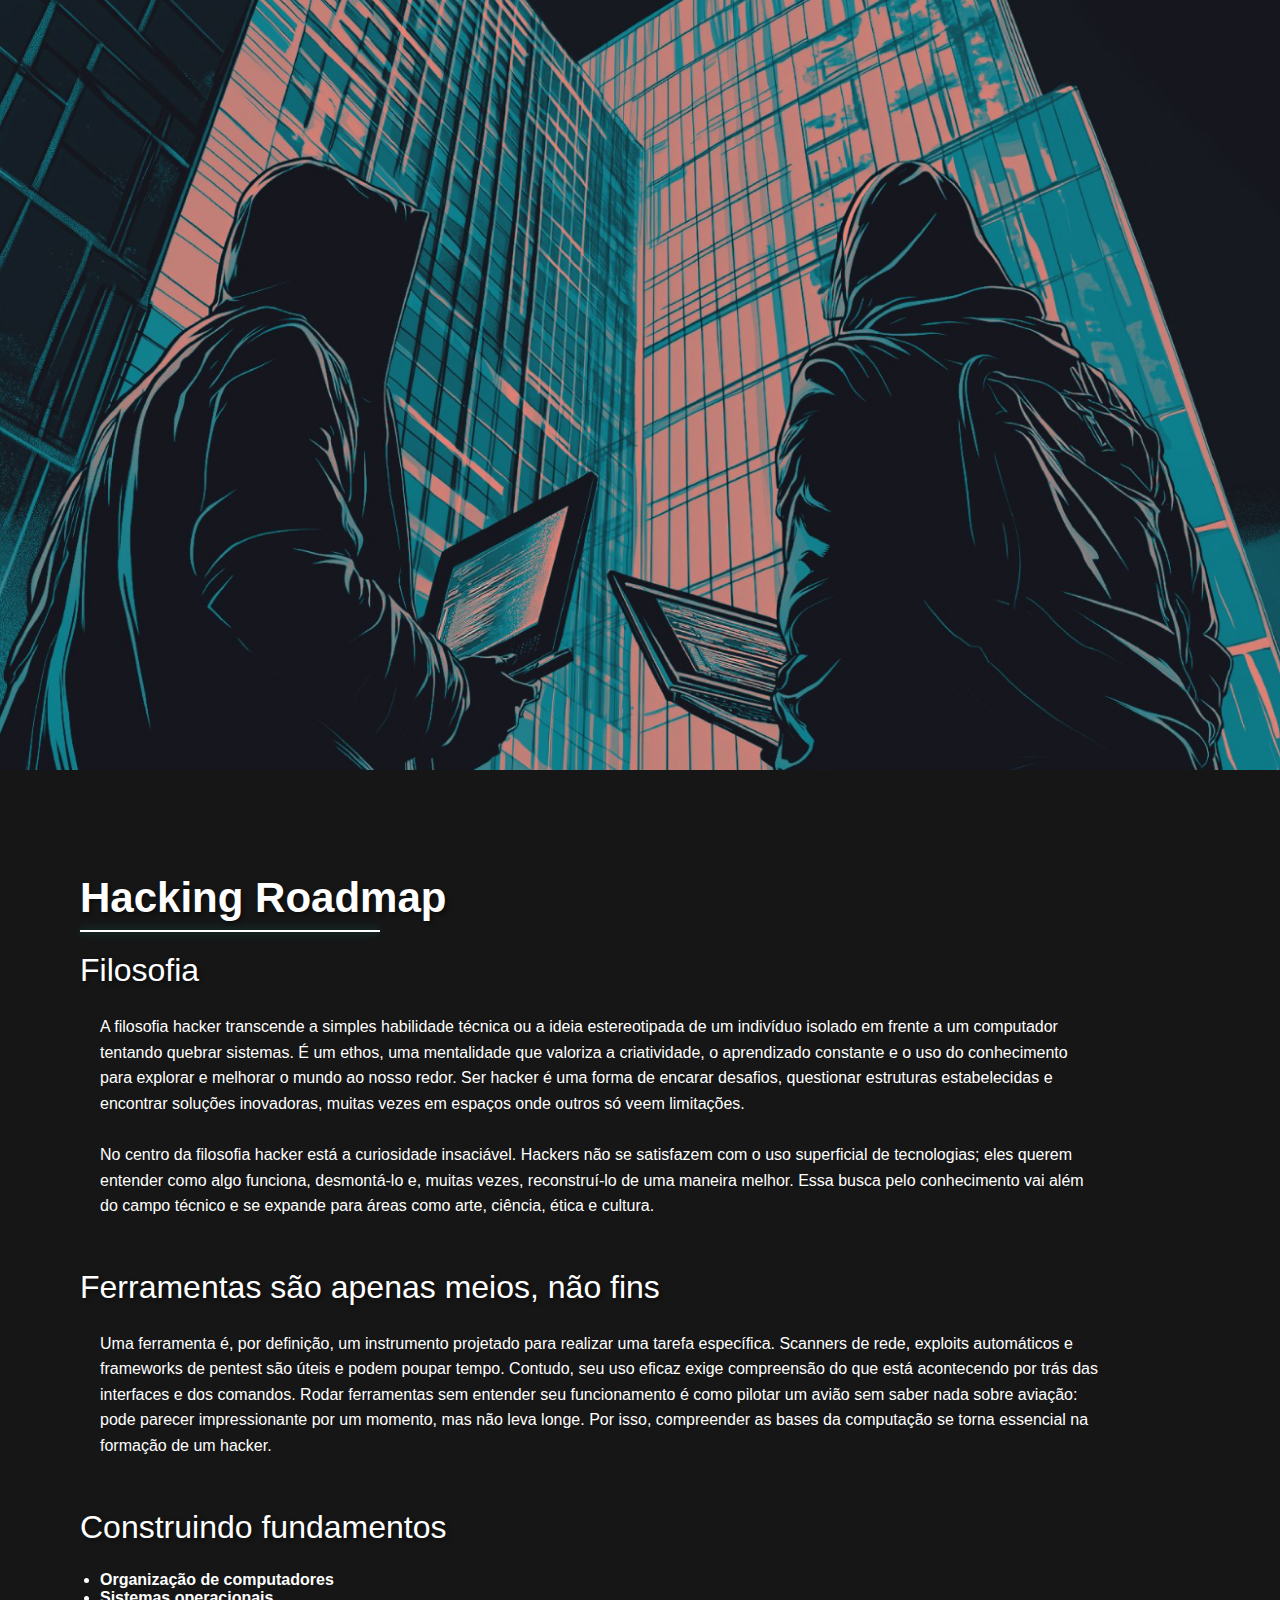
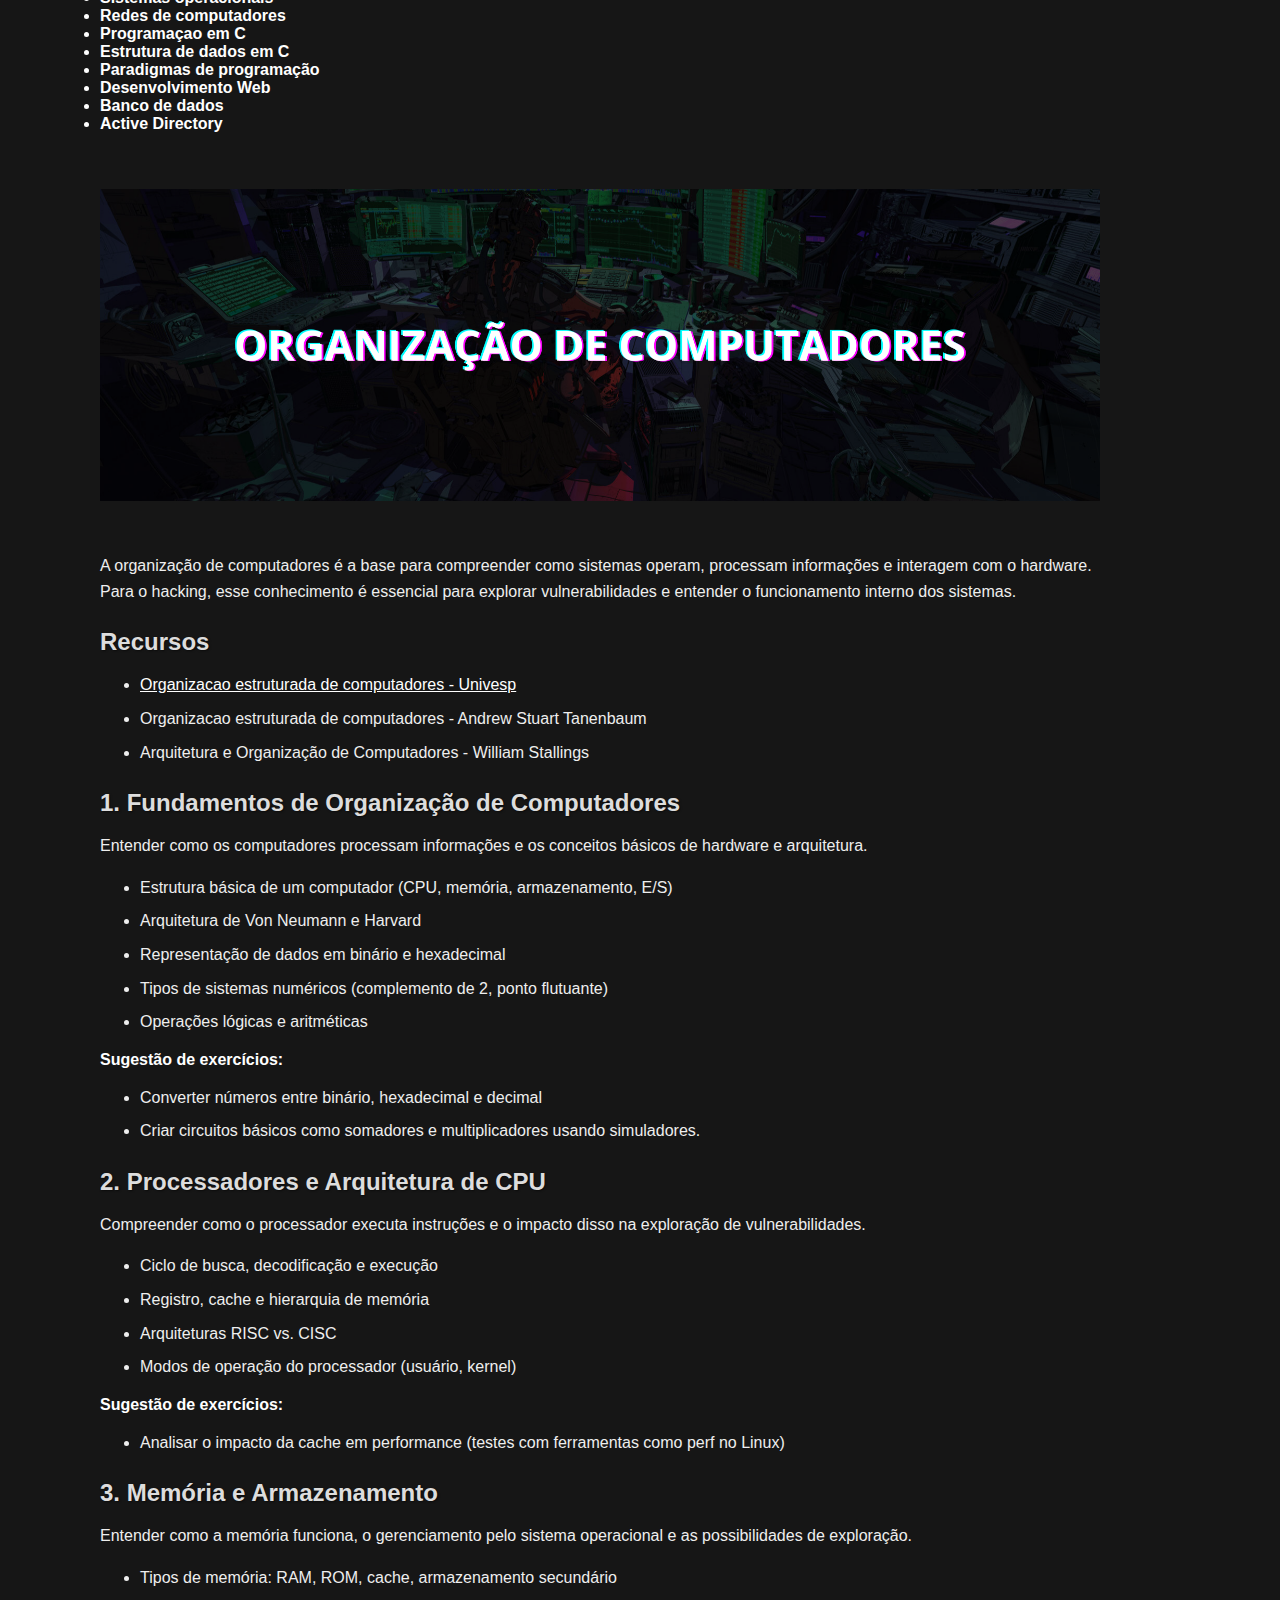
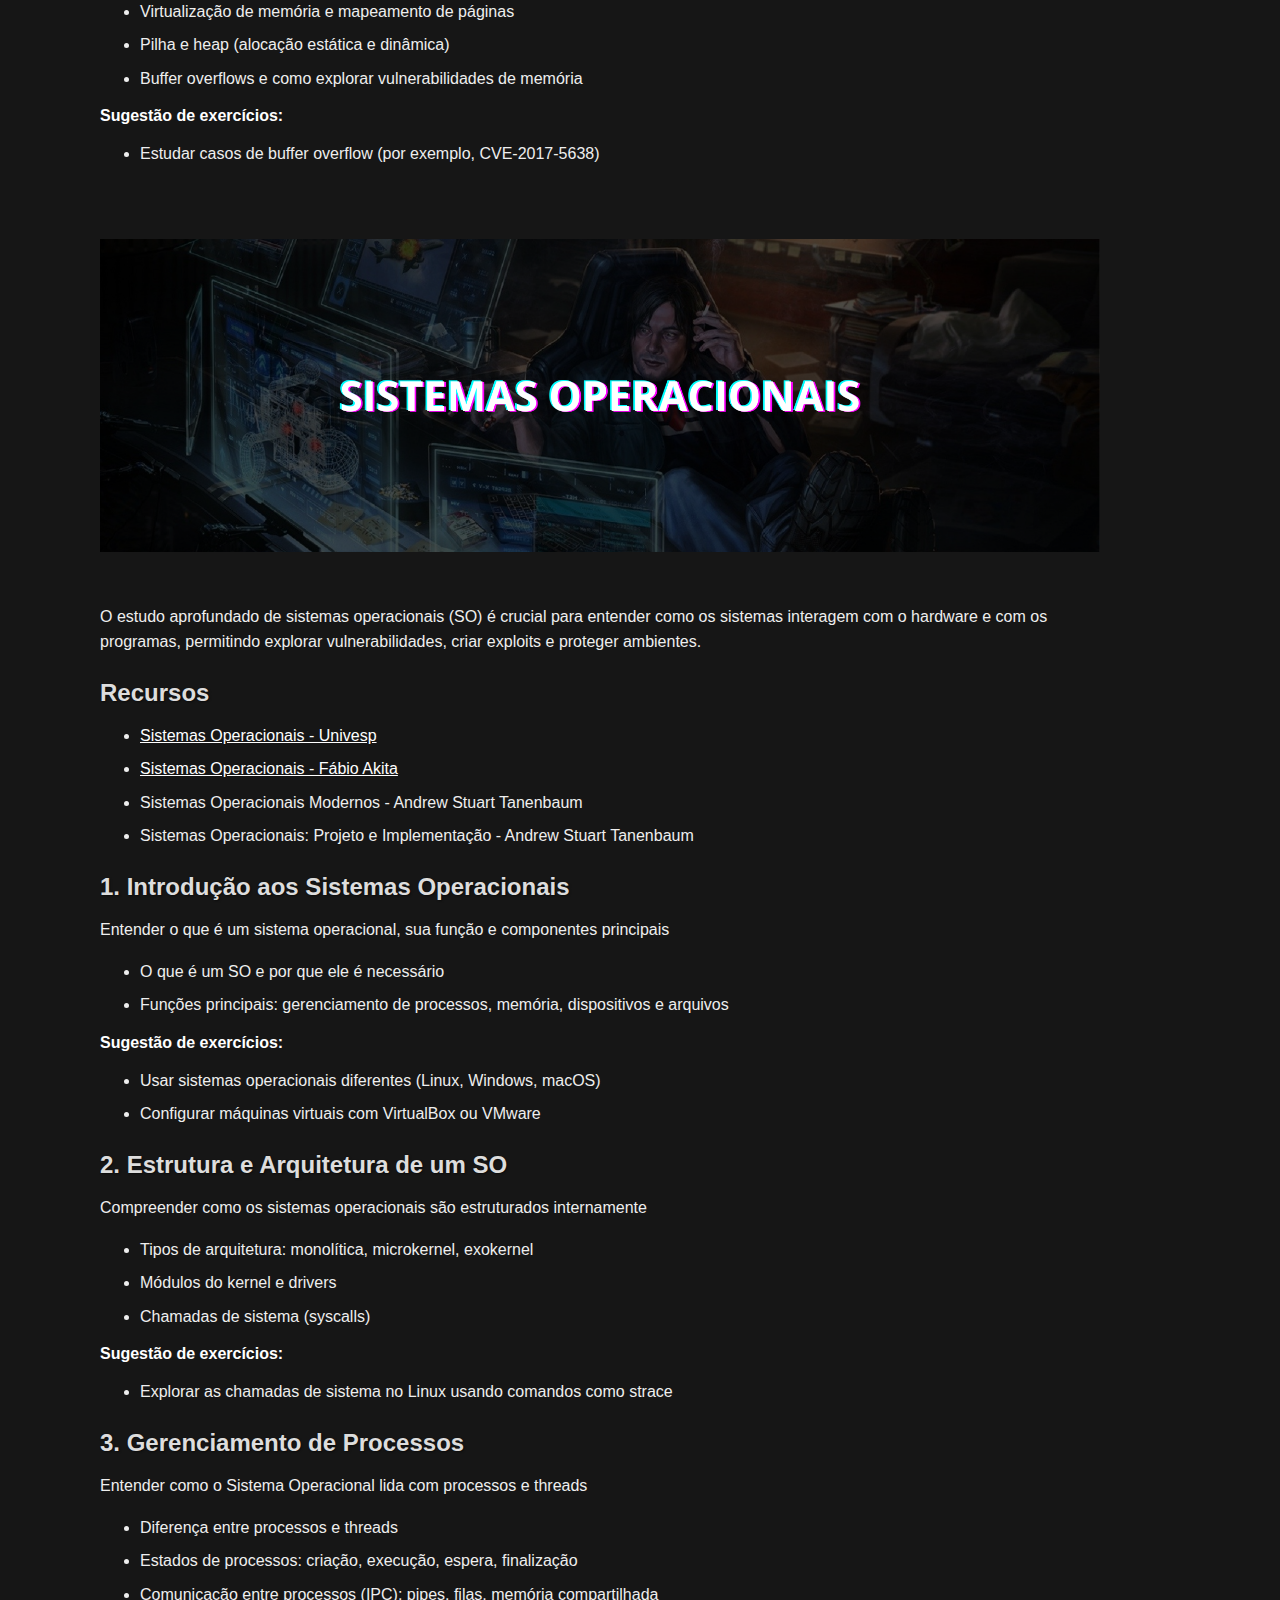
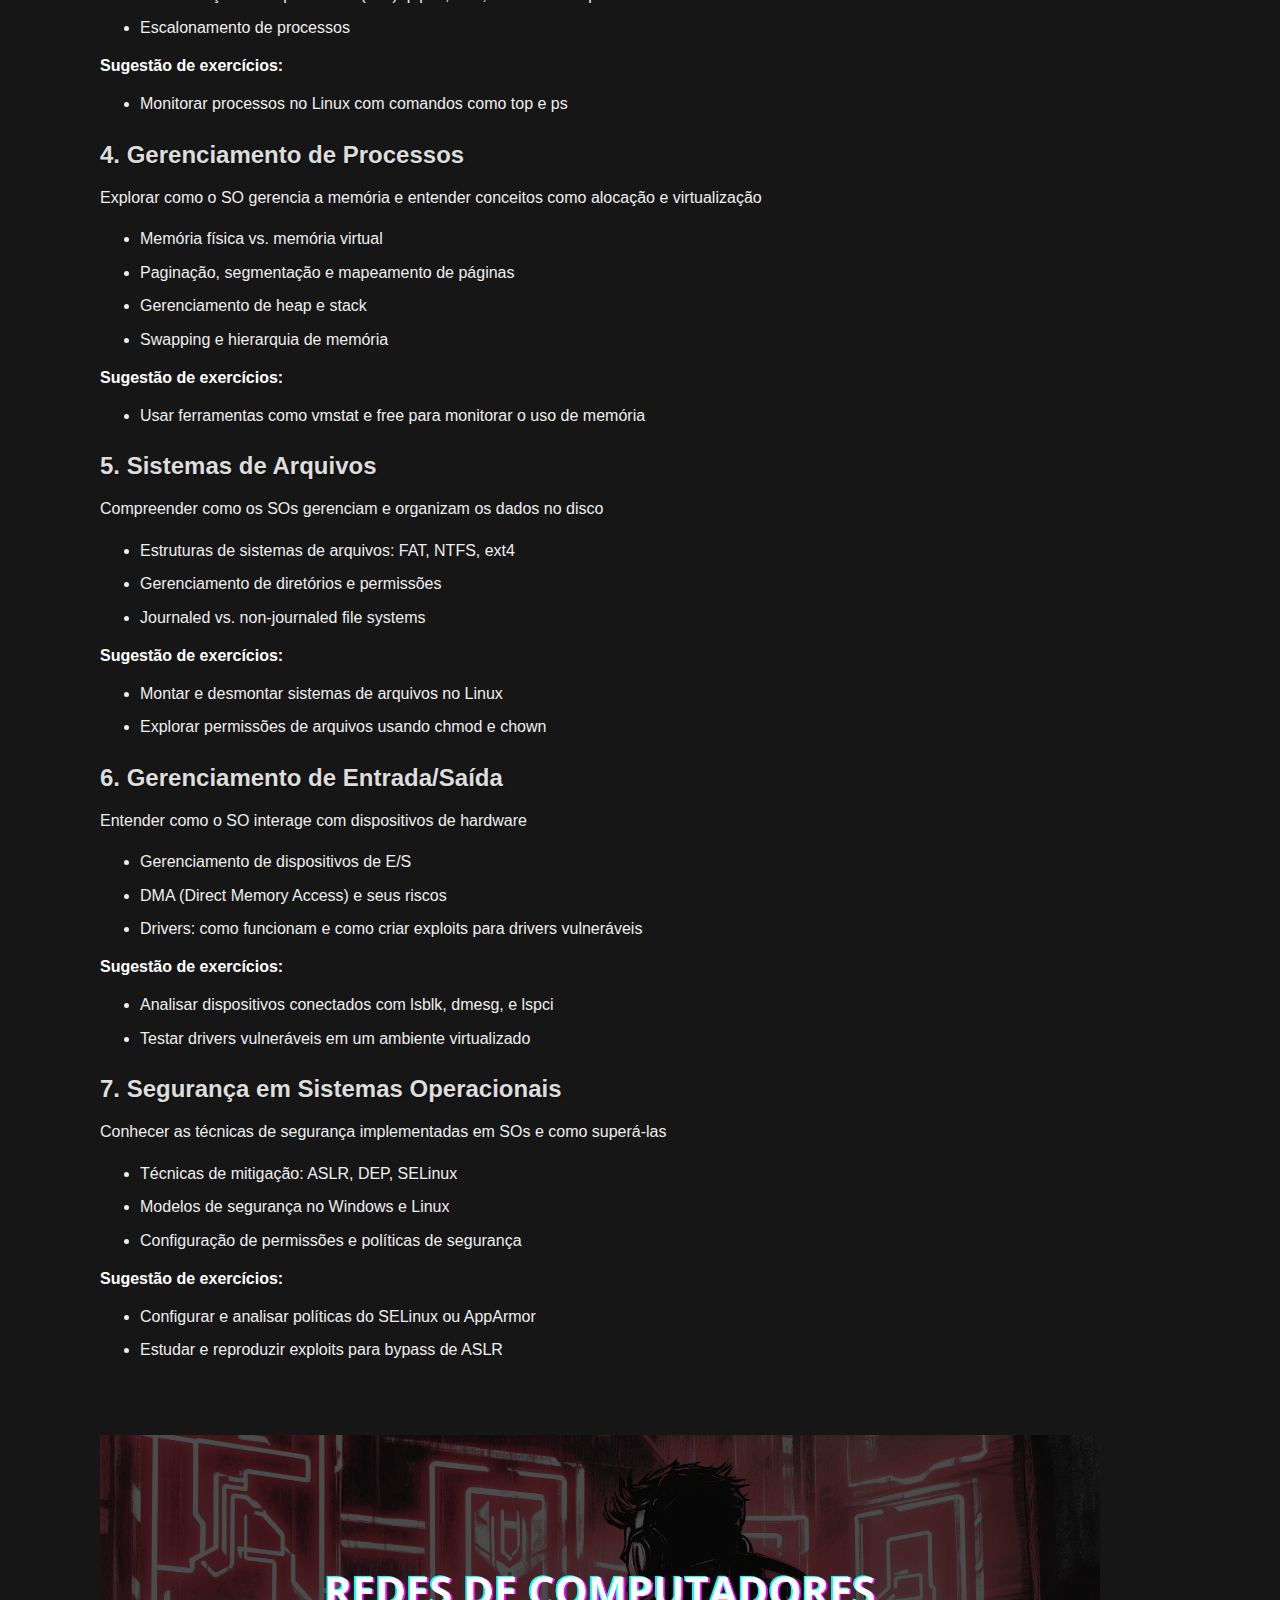
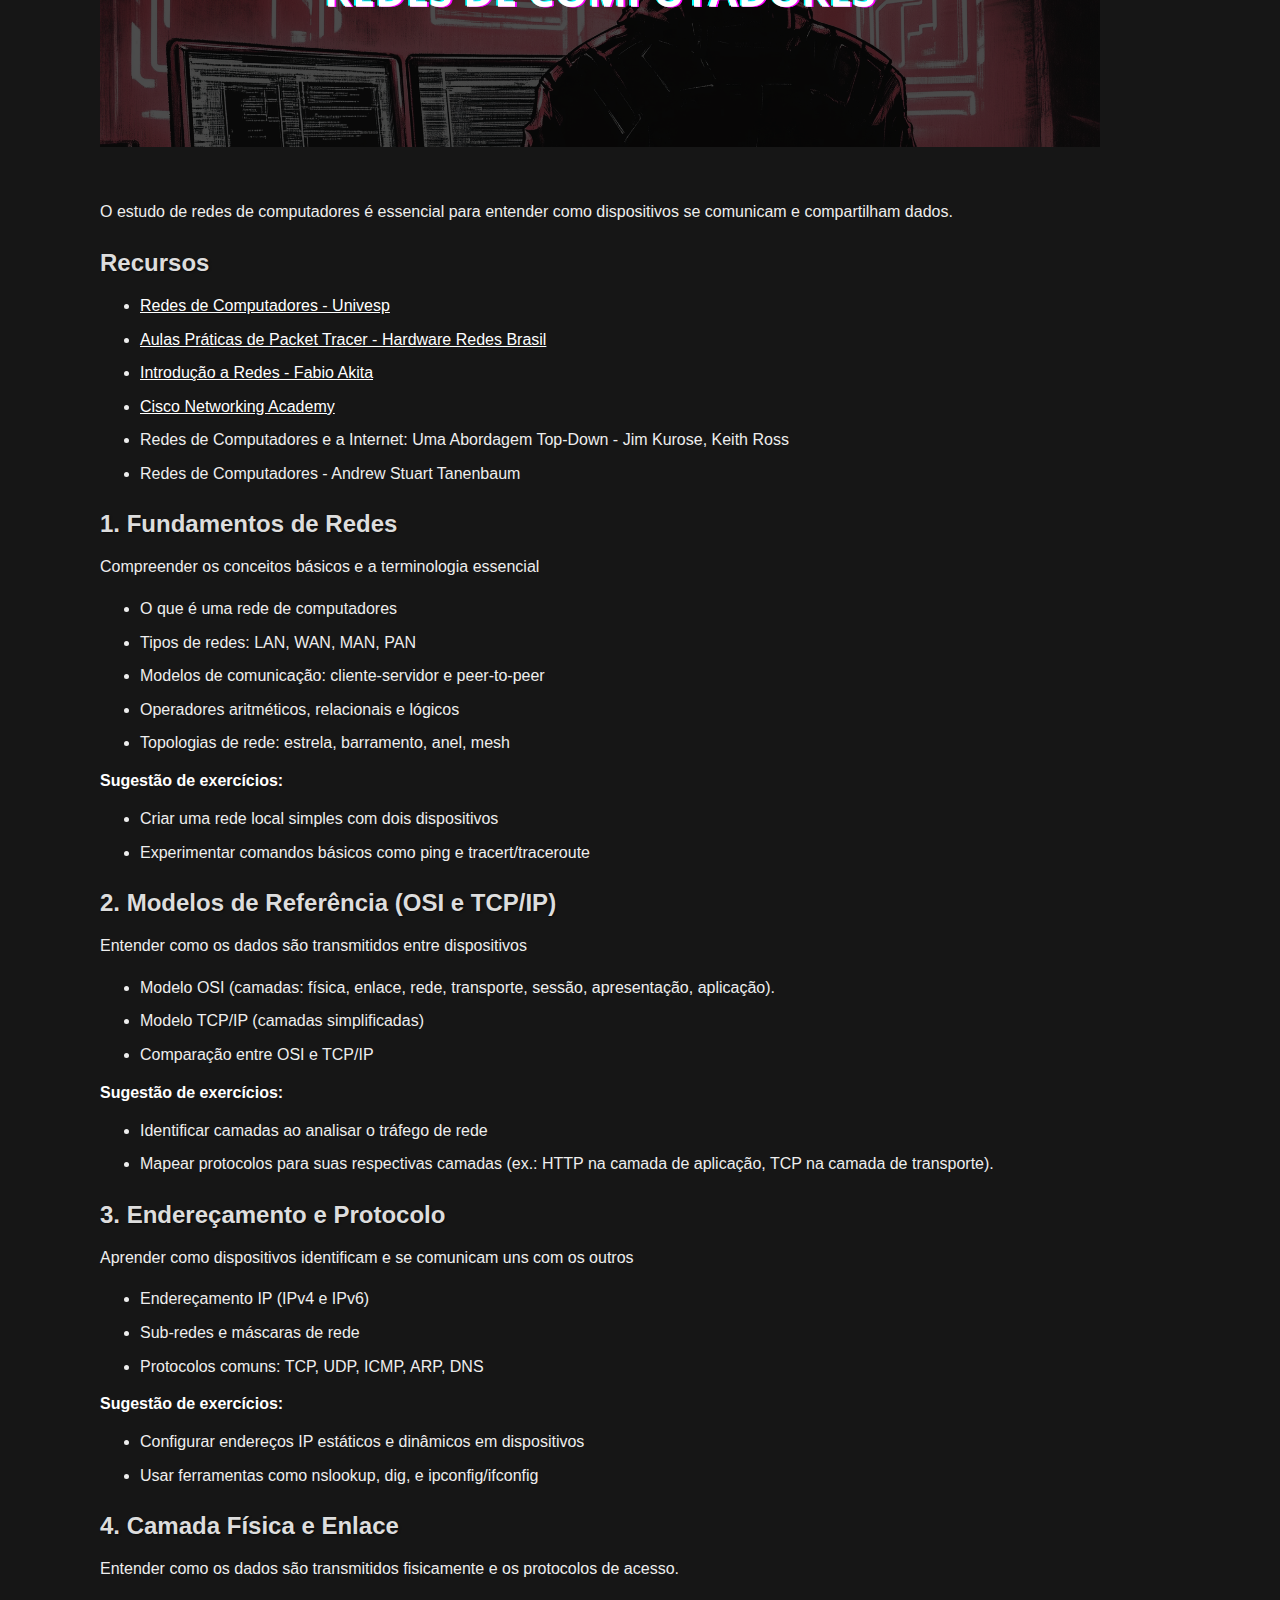
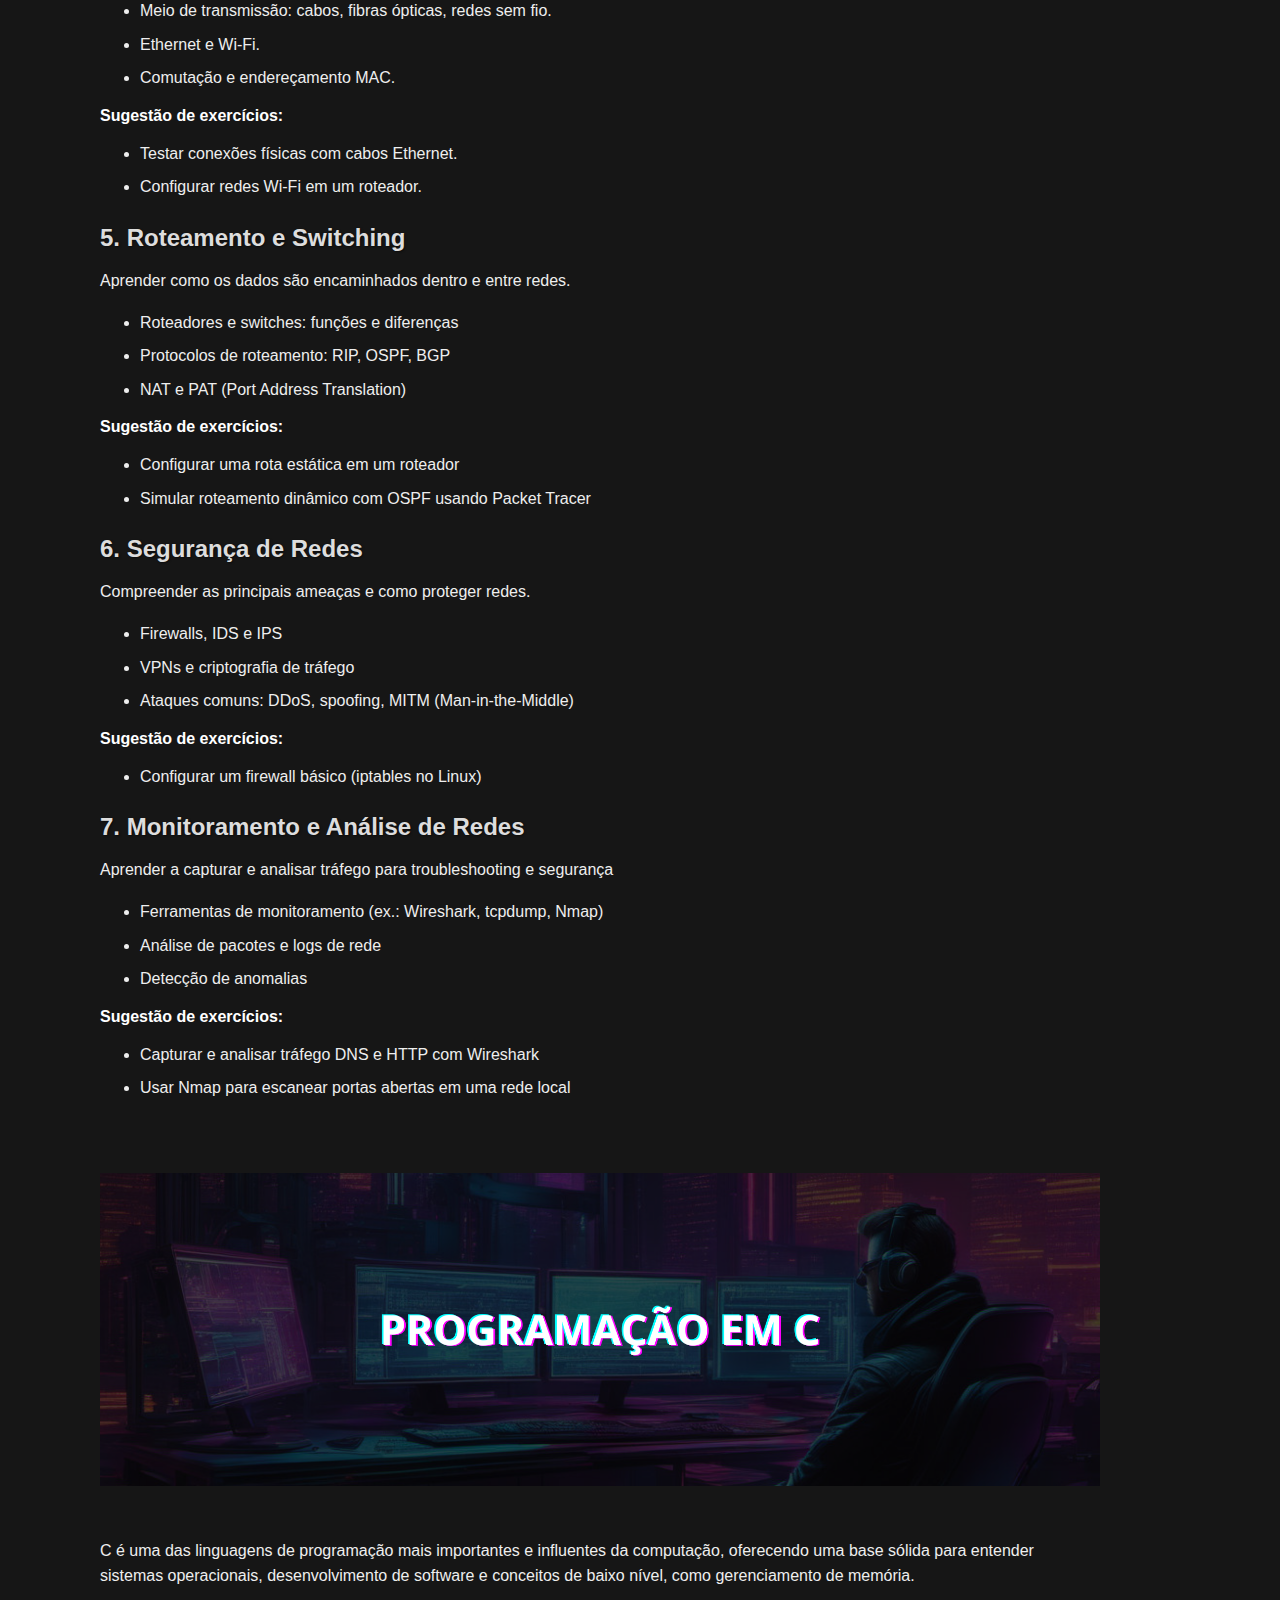
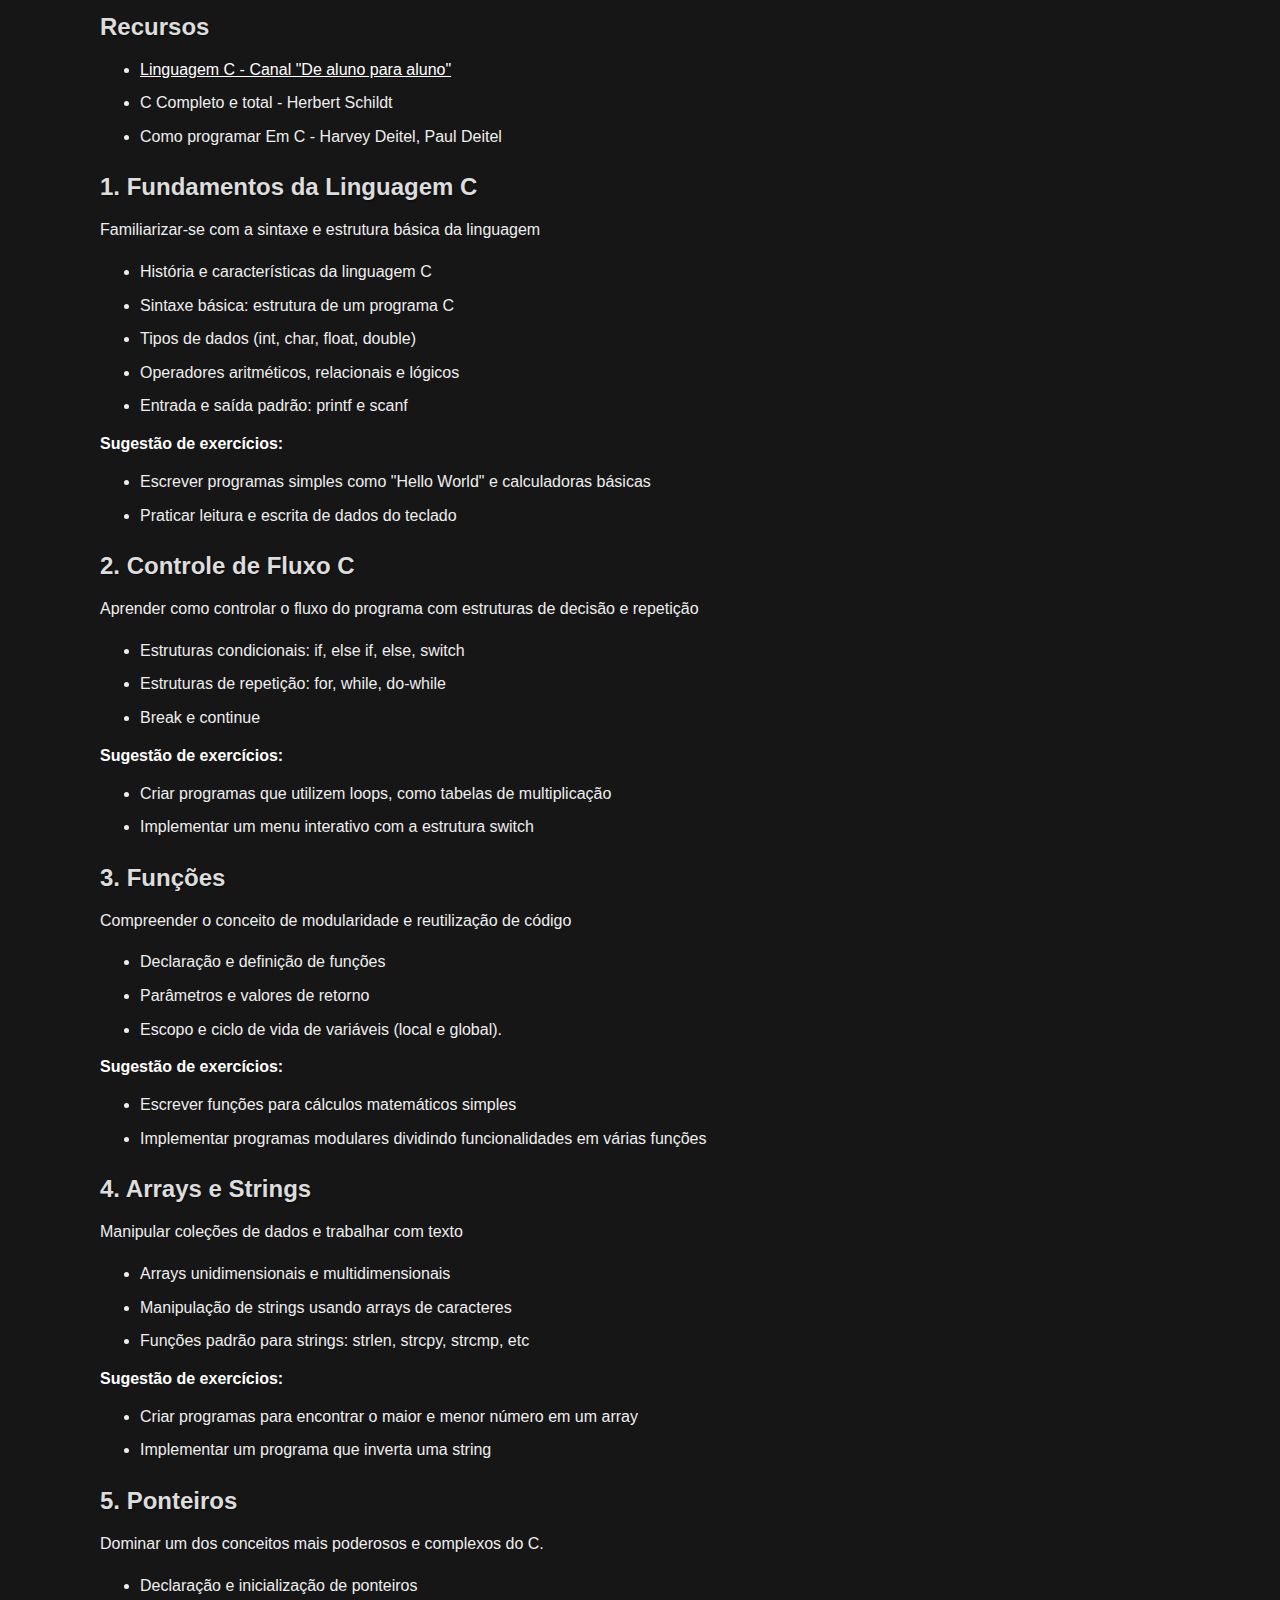
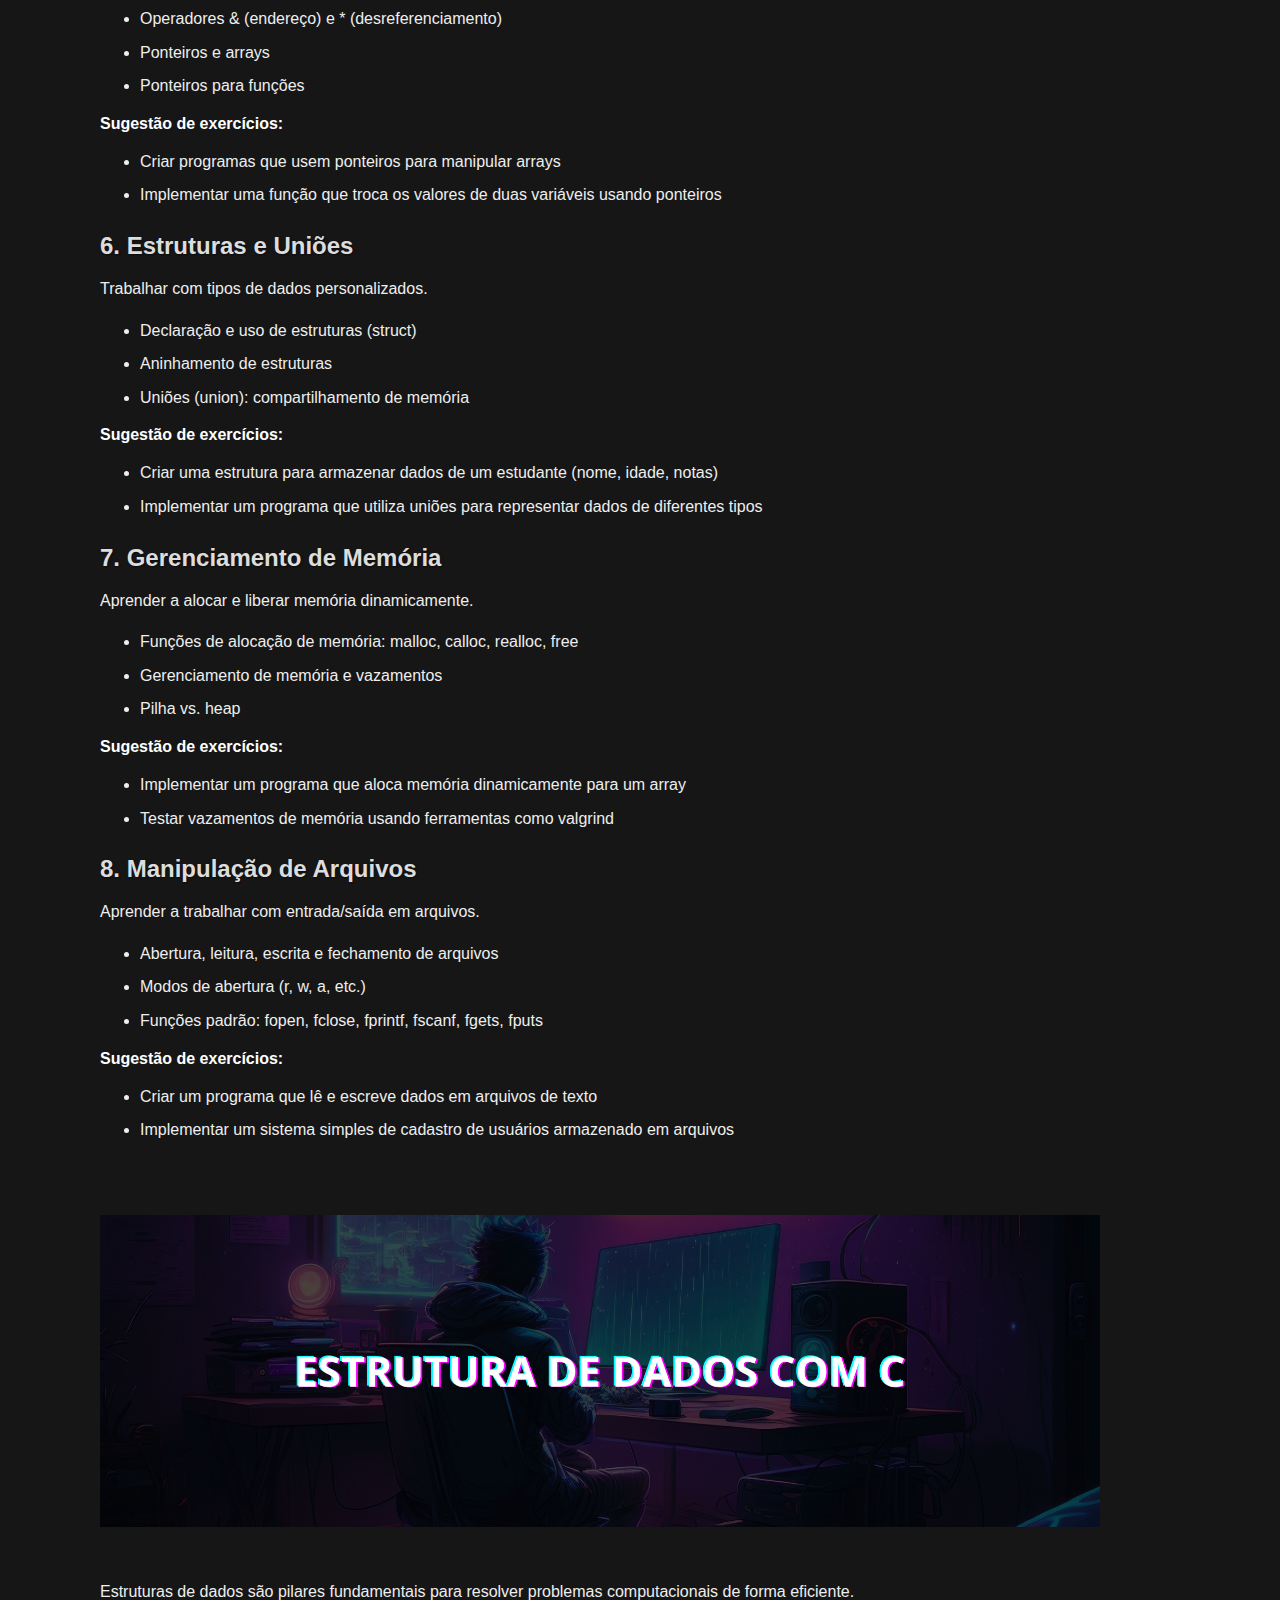
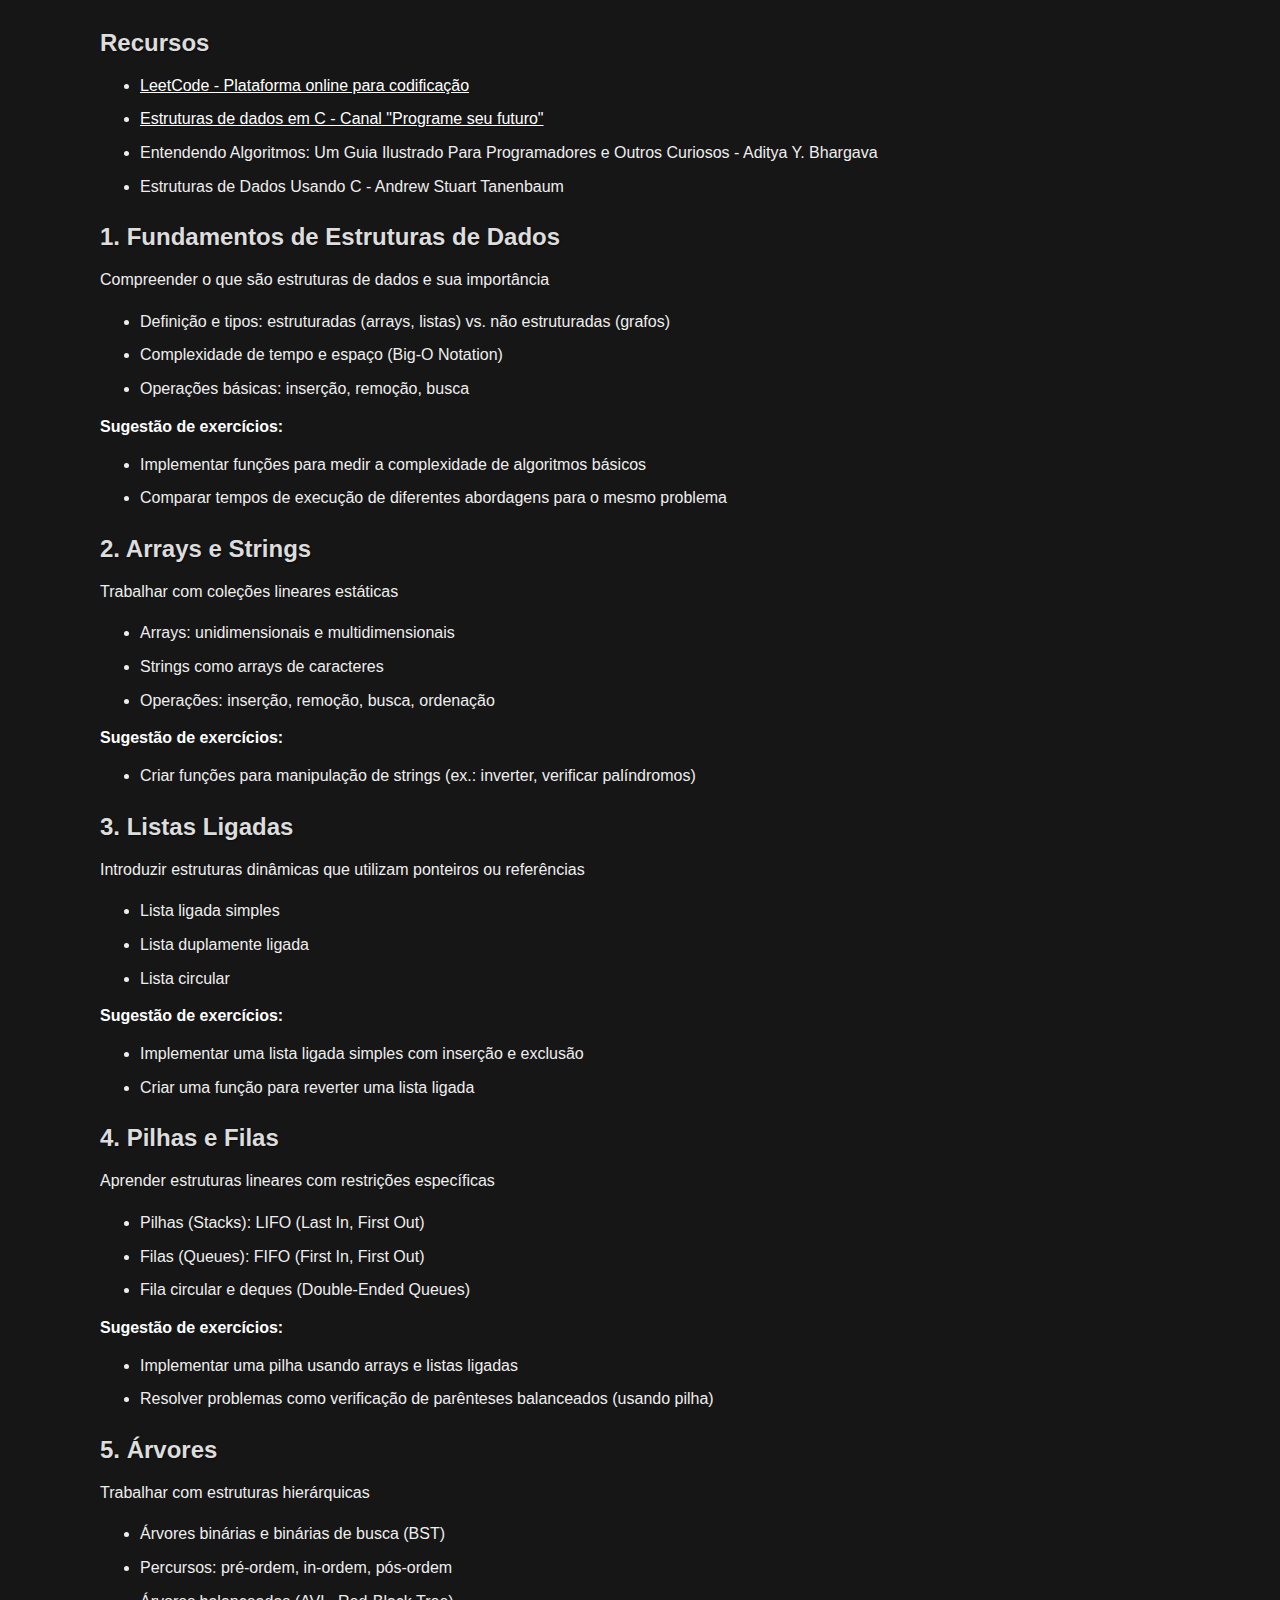
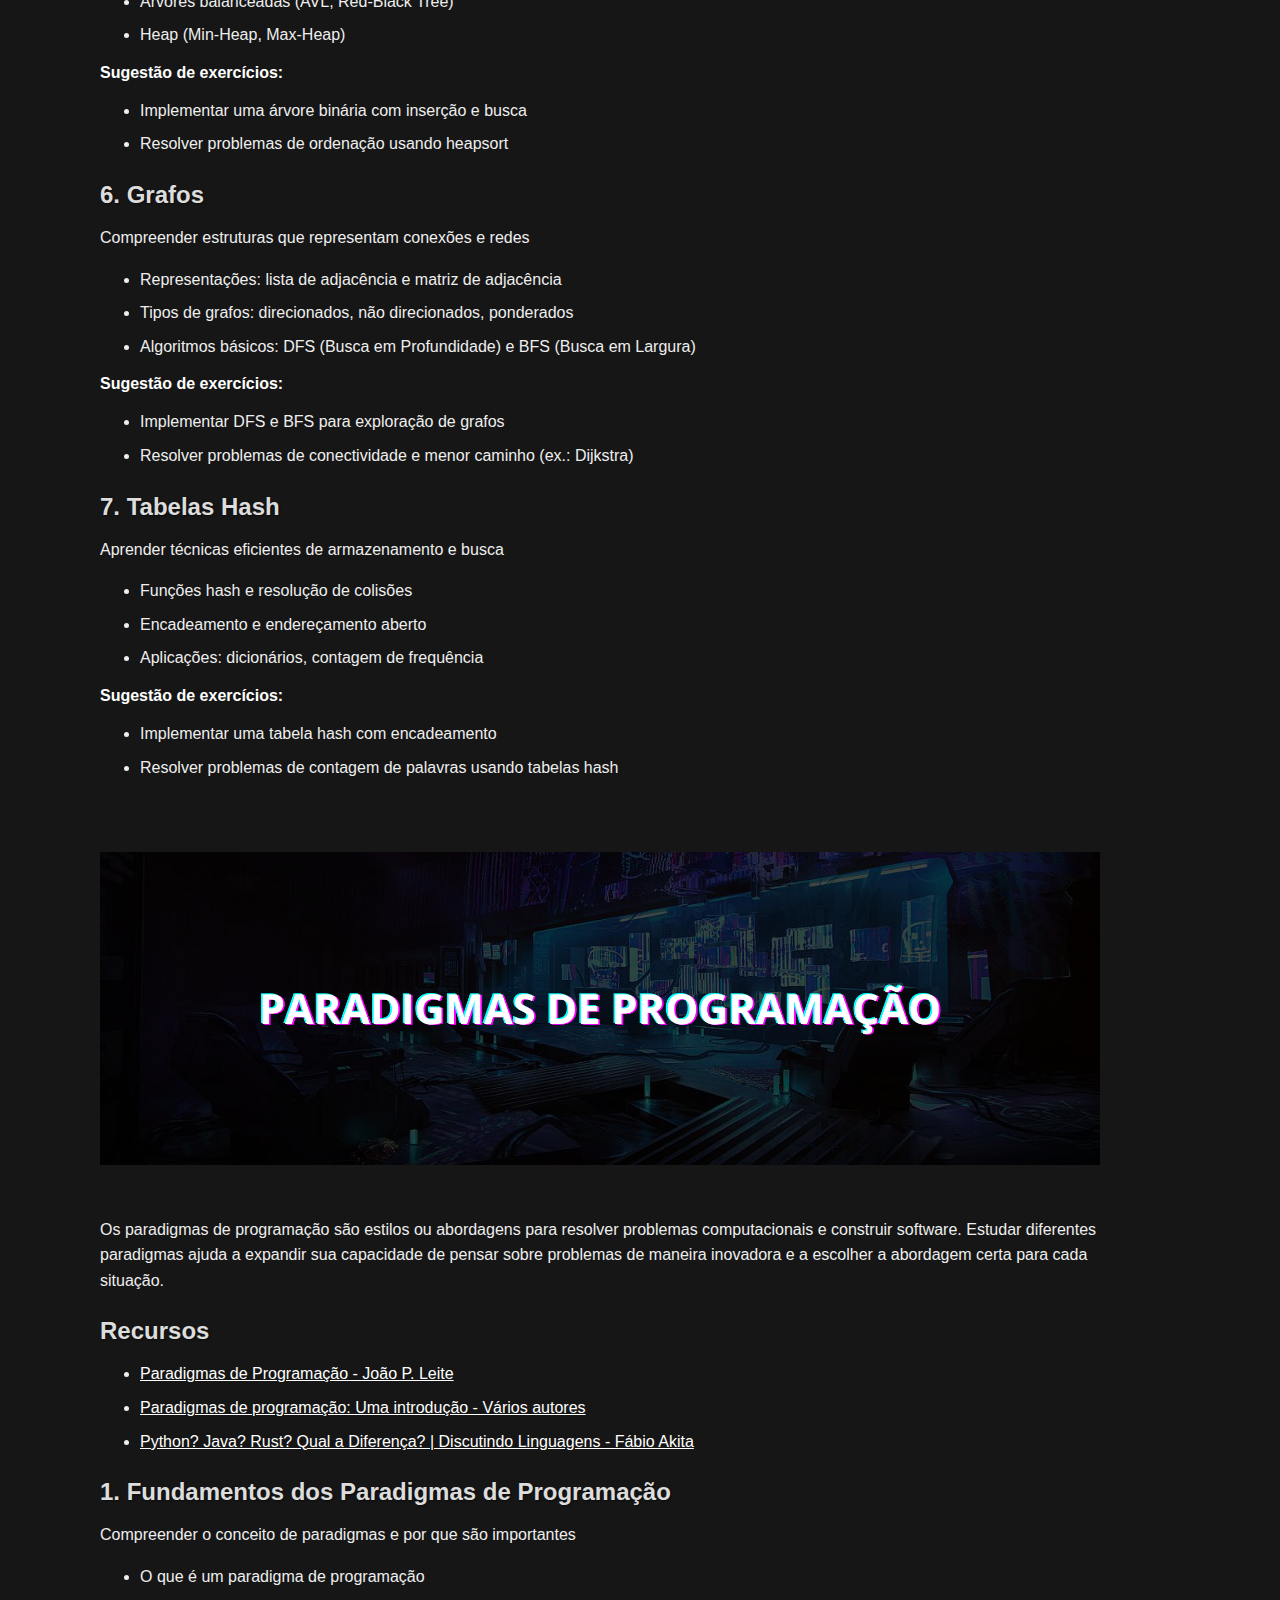
==== roadmap/hacking.html @ 6d077411 "add roadmaps" ====
<!DOCTYPE html>
<html lang="en">
  <head>
    <meta charset="UTF-8">
    <meta name="viewport" content="width=device-width, initial-scale=1.0">
    <link rel="stylesheet" href="../assets/roadmap.css">
    <link rel="icon" type="image/x-icon" href="../img/crow.png" />
    <title>Roadmap Hacking</title>
  </head>
  <body>
    <div class="image-container">
      <div class="image-placeholder">
        <img id="main" src="../img/roadmap/principal.png" alt="principal-banner">
      </div>
    </div>
    <div class="content">
      <div class="title">Hacking Roadmap</div>
      <div class="subtitle">Filosofia</div>
      <div class="text"> A filosofia hacker transcende a simples habilidade técnica ou a ideia estereotipada de um indivíduo isolado em frente a um computador tentando quebrar sistemas. É um ethos, uma mentalidade que valoriza a criatividade, o aprendizado constante e o uso do conhecimento para explorar e melhorar o mundo ao nosso redor. Ser hacker é uma forma de encarar desafios, questionar estruturas estabelecidas e encontrar soluções inovadoras, muitas vezes em espaços onde outros só veem limitações. <br>
        <br> No centro da filosofia hacker está a curiosidade insaciável. Hackers não se satisfazem com o uso superficial de tecnologias; eles querem entender como algo funciona, desmontá-lo e, muitas vezes, reconstruí-lo de uma maneira melhor. Essa busca pelo conhecimento vai além do campo técnico e se expande para áreas como arte, ciência, ética e cultura.
      </div>
      <div class="subtitle">Ferramentas são apenas meios, não fins</div>
      <div class="text"> Uma ferramenta é, por definição, um instrumento projetado para realizar uma tarefa específica. Scanners de rede, exploits automáticos e frameworks de pentest são úteis e podem poupar tempo. Contudo, seu uso eficaz exige compreensão do que está acontecendo por trás das interfaces e dos comandos. Rodar ferramentas sem entender seu funcionamento é como pilotar um avião sem saber nada sobre aviação: pode parecer impressionante por um momento, mas não leva longe. Por isso, compreender as bases da computação se torna essencial na formação de um hacker. </div>
      <div class="subtitle">Construindo fundamentos</div>
      <div class="section">
        <li>
          <b>Organização de computadores</b>
        </li>
        <li>
          <b>Sistemas operacionais</b>
        </li>
        <li>
          <b>Redes de computadores</b>
        </li>
        <li>
          <b>Programaçao em C</b>
        </li>
        <li>
          <b>Estrutura de dados em C</b>
        </li>
        <li>
          <b>Paradigmas de programação</b>
        </li>
        <li>
          <b>Desenvolvimento Web</b>
        </li>
        <li>
          <b>Banco de dados</b>
        </li>
        <li>
          <b>Active Directory</b>
        </li>
        <br>
        <br>
        <div class="image-container-section">
          <img src="../img/roadmap/oc.png" alt="section" class="section-img">
        </div>
        <br>
        <br>
        <p>A organização de computadores é a base para compreender como sistemas operam, processam informações e interagem com o hardware. Para o hacking, esse conhecimento é essencial para explorar vulnerabilidades e entender o funcionamento interno dos sistemas.</p>
        <h3>Recursos</h3>
        <ul>
          <li>
            <a href="https://www.youtube.com/playlist?list=PLxI8Can9yAHdG-xUDj6i-HGB7IAsAU-t1" target="_blank">Organizacao estruturada de computadores - Univesp</a>
          </li>
          <li> Organizacao estruturada de computadores - Andrew Stuart Tanenbaum</li>
          <li>Arquitetura e Organização de Computadores - William Stallings</li>
        </ul>
        <h3>1. Fundamentos de Organização de Computadores</h3>
        <p>Entender como os computadores processam informações e os conceitos básicos de hardware e arquitetura.</p>
        <ul>
          <li>Estrutura básica de um computador (CPU, memória, armazenamento, E/S)</li>
          <li>Arquitetura de Von Neumann e Harvard</li>
          <li>Representação de dados em binário e hexadecimal</li>
          <li>Tipos de sistemas numéricos (complemento de 2, ponto flutuante)</li>
          <li>Operações lógicas e aritméticas</li>
        </ul>
        <b>Sugestão de exercícios:</b>
        <ul>
          <li>Converter números entre binário, hexadecimal e decimal</li>
          <li>Criar circuitos básicos como somadores e multiplicadores usando simuladores.</li>
        </ul>
        <h3>2. Processadores e Arquitetura de CPU</h3>
        <p>Compreender como o processador executa instruções e o impacto disso na exploração de vulnerabilidades.</p>
        <ul>
          <li>Ciclo de busca, decodificação e execução</li>
          <li>Registro, cache e hierarquia de memória</li>
          <li>Arquiteturas RISC vs. CISC</li>
          <li>Modos de operação do processador (usuário, kernel)</li>
        </ul>
        <b>Sugestão de exercícios:</b>
        <ul>
          <li>Analisar o impacto da cache em performance (testes com ferramentas como perf no Linux)</li>
        </ul>
        <h3>3. Memória e Armazenamento</h3>
        <p> Entender como a memória funciona, o gerenciamento pelo sistema operacional e as possibilidades de exploração.</p>
        <ul>
          <li>Tipos de memória: RAM, ROM, cache, armazenamento secundário</li>
          <li>Virtualização de memória e mapeamento de páginas</li>
          <li>Pilha e heap (alocação estática e dinâmica)</li>
          <li>Buffer overflows e como explorar vulnerabilidades de memória</li>
        </ul>
        <b>Sugestão de exercícios:</b>
        <ul>
          <li>Estudar casos de buffer overflow (por exemplo, CVE-2017-5638)</li>
        </ul>
        <br>
        <br>
        <div class="image-container-section">
          <img src="../img/roadmap/so.png" alt="section" class="section-img">
        </div>
        <br>
        <br>
        <p>O estudo aprofundado de sistemas operacionais (SO) é crucial para entender como os sistemas interagem com o hardware e com os programas, permitindo explorar vulnerabilidades, criar exploits e proteger ambientes.</p>
        <h3>Recursos</h3>
        <ul>
          <li>
            <a href="https://www.youtube.com/playlist?list=PLxI8Can9yAHeK7GUEGxMsqoPRmJKwI9Jw" target="_blank">Sistemas Operacionais - Univesp</a>
          </li>
          <li>
            <a href="https://www.youtube.com/playlist?list=PLdsnXVqbHDUd17xLINVEXhJ32RxbzCEWV" target="_blank">Sistemas Operacionais - Fábio Akita</a>
          </li>
          <li> Sistemas Operacionais Modernos - Andrew Stuart Tanenbaum</li>
          <li>Sistemas Operacionais: Projeto e Implementação - Andrew Stuart Tanenbaum</li>
        </ul>
        <h3>1. Introdução aos Sistemas Operacionais </h3>
        <p>Entender o que é um sistema operacional, sua função e componentes principais</p>
        <ul>
          <li>O que é um SO e por que ele é necessário</li>
          <li>Funções principais: gerenciamento de processos, memória, dispositivos e arquivos</li>
        </ul>
        <b>Sugestão de exercícios:</b>
        <ul>
          <li>Usar sistemas operacionais diferentes (Linux, Windows, macOS)</li>
          <li>Configurar máquinas virtuais com VirtualBox ou VMware</li>
        </ul>
        <h3>2. Estrutura e Arquitetura de um SO </h3>
        <p>Compreender como os sistemas operacionais são estruturados internamente</p>
        <ul>
          <li>Tipos de arquitetura: monolítica, microkernel, exokernel</li>
          <li>Módulos do kernel e drivers</li>
          <li>Chamadas de sistema (syscalls)</li>
        </ul>
        <b>Sugestão de exercícios:</b>
        <ul>
          <li>Explorar as chamadas de sistema no Linux usando comandos como strace</li>
        </ul>
        <h3>3. Gerenciamento de Processos </h3>
        <p>Entender como o Sistema Operacional lida com processos e threads</p>
        <ul>
          <li>Diferença entre processos e threads</li>
          <li>Estados de processos: criação, execução, espera, finalização</li>
          <li>Comunicação entre processos (IPC): pipes, filas, memória compartilhada</li>
          <li>Escalonamento de processos</li>
        </ul>
        <b>Sugestão de exercícios:</b>
        <ul>
          <li>Monitorar processos no Linux com comandos como top e ps</li>
        </ul>
        <h3>4. Gerenciamento de Processos </h3>
        <p>Explorar como o SO gerencia a memória e entender conceitos como alocação e virtualização</p>
        <ul>
          <li>Memória física vs. memória virtual</li>
          <li>Paginação, segmentação e mapeamento de páginas</li>
          <li>Gerenciamento de heap e stack</li>
          <li>Swapping e hierarquia de memória</li>
        </ul>
        <b>Sugestão de exercícios:</b>
        <ul>
          <li>Usar ferramentas como vmstat e free para monitorar o uso de memória</li>
        </ul>
        <h3>5. Sistemas de Arquivos </h3>
        <p>Compreender como os SOs gerenciam e organizam os dados no disco</p>
        <ul>
          <li>Estruturas de sistemas de arquivos: FAT, NTFS, ext4</li>
          <li>Gerenciamento de diretórios e permissões</li>
          <li>Journaled vs. non-journaled file systems</li>
        </ul>
        <b>Sugestão de exercícios:</b>
        <ul>
          <li>Montar e desmontar sistemas de arquivos no Linux</li>
          <li>Explorar permissões de arquivos usando chmod e chown</li>
        </ul>
        <h3>6. Gerenciamento de Entrada/Saída </h3>
        <p>Entender como o SO interage com dispositivos de hardware</p>
        <ul>
          <li>Gerenciamento de dispositivos de E/S</li>
          <li>DMA (Direct Memory Access) e seus riscos</li>
          <li>Drivers: como funcionam e como criar exploits para drivers vulneráveis</li>
        </ul>
        <b>Sugestão de exercícios:</b>
        <ul>
          <li>Analisar dispositivos conectados com lsblk, dmesg, e lspci</li>
          <li>Testar drivers vulneráveis em um ambiente virtualizado</li>
        </ul>
        <h3>7. Segurança em Sistemas Operacionais </h3>
        <p>Conhecer as técnicas de segurança implementadas em SOs e como superá-las</p>
        <ul>
          <li>Técnicas de mitigação: ASLR, DEP, SELinux</li>
          <li>Modelos de segurança no Windows e Linux</li>
          <li>Configuração de permissões e políticas de segurança</li>
        </ul>
        <b>Sugestão de exercícios:</b>
        <ul>
          <li>Configurar e analisar políticas do SELinux ou AppArmor</li>
          <li>Estudar e reproduzir exploits para bypass de ASLR</li>
        </ul>
        <br>
        <br>
        <div class="image-container-section">
          <img src="../img/roadmap/rc.png" alt="section" class="section-img">
        </div>
        <br>
        <br>
        <p>O estudo de redes de computadores é essencial para entender como dispositivos se comunicam e compartilham dados.</p>
        <h3>Recursos</h3>
        <ul>
          <li>
            <a href="https://www.youtube.com/playlist?list=PLxI8Can9yAHc-_dZ6nsfoon08i2-4OvEk" target="_blank">Redes de Computadores - Univesp</a>
          </li>
          <li>
            <a href="https://www.youtube.com/playlist?list=PLAp37wMSBouB__-47L4Y8jSsIUzqJIIMz" target="_blank">Aulas Práticas de Packet Tracer - Hardware Redes Brasil</a>
          </li>
          <li>
            <a href="https://www.youtube.com/playlist?list=PLdsnXVqbHDUcTGjNZuRYCVj3AZtdt6oG7" target="_blank">Introdução a Redes - Fabio Akita</a>
          </li>
          <li>
            <a href="https://www.netacad.com/pt/" target="_blank">Cisco Networking Academy</a>
          </li>
          <li>Redes de Computadores e a Internet: Uma Abordagem Top-Down - Jim Kurose, Keith Ross</li>
          <li>Redes de Computadores - Andrew Stuart Tanenbaum</li>
        </ul>
        <h3>1. Fundamentos de Redes</h3>
        <p>Compreender os conceitos básicos e a terminologia essencial</p>
        <ul>
          <li>O que é uma rede de computadores</li>
          <li>Tipos de redes: LAN, WAN, MAN, PAN</li>
          <li>Modelos de comunicação: cliente-servidor e peer-to-peer</li>
          <li>Operadores aritméticos, relacionais e lógicos</li>
          <li>Topologias de rede: estrela, barramento, anel, mesh</li>
        </ul>
        <b>Sugestão de exercícios:</b>
        <ul>
          <li>Criar uma rede local simples com dois dispositivos</li>
          <li>Experimentar comandos básicos como ping e tracert/traceroute</li>
        </ul>
        <h3>2. Modelos de Referência (OSI e TCP/IP)</h3>
        <p>Entender como os dados são transmitidos entre dispositivos</p>
        <ul>
          <li>Modelo OSI (camadas: física, enlace, rede, transporte, sessão, apresentação, aplicação).</li>
          <li>Modelo TCP/IP (camadas simplificadas)</li>
          <li>Comparação entre OSI e TCP/IP</li>
        </ul>
        <b>Sugestão de exercícios:</b>
        <ul>
          <li>Identificar camadas ao analisar o tráfego de rede</li>
          <li>Mapear protocolos para suas respectivas camadas (ex.: HTTP na camada de aplicação, TCP na camada de transporte).</li>
        </ul>
        <h3>3. Endereçamento e Protocolo</h3>
        <p>Aprender como dispositivos identificam e se comunicam uns com os outros </p>
        <ul>
          <li>Endereçamento IP (IPv4 e IPv6)</li>
          <li>Sub-redes e máscaras de rede</li>
          <li>Protocolos comuns: TCP, UDP, ICMP, ARP, DNS</li>
        </ul>
        <b>Sugestão de exercícios:</b>
        <ul>
          <li>Configurar endereços IP estáticos e dinâmicos em dispositivos</li>
          <li>Usar ferramentas como nslookup, dig, e ipconfig/ifconfig</li>
        </ul>
        <h3>4. Camada Física e Enlace</h3>
        <p>Entender como os dados são transmitidos fisicamente e os protocolos de acesso.</p>
        <ul>
          <li>Meio de transmissão: cabos, fibras ópticas, redes sem fio.</li>
          <li>Ethernet e Wi-Fi.</li>
          <li>Comutação e endereçamento MAC.</li>
        </ul>
        <b>Sugestão de exercícios:</b>
        <ul>
          <li>Testar conexões físicas com cabos Ethernet.</li>
          <li>Configurar redes Wi-Fi em um roteador.</li>
        </ul>
        <h3>5. Roteamento e Switching</h3>
        <p>Aprender como os dados são encaminhados dentro e entre redes.</p>
        <ul>
          <li>Roteadores e switches: funções e diferenças</li>
          <li>Protocolos de roteamento: RIP, OSPF, BGP</li>
          <li>NAT e PAT (Port Address Translation)</li>
        </ul>
        <b>Sugestão de exercícios:</b>
        <ul>
          <li>Configurar uma rota estática em um roteador</li>
          <li>Simular roteamento dinâmico com OSPF usando Packet Tracer</li>
        </ul>
        <h3>6. Segurança de Redes</h3>
        <p>Compreender as principais ameaças e como proteger redes.</p>
        <ul>
          <li>Firewalls, IDS e IPS</li>
          <li>VPNs e criptografia de tráfego</li>
          <li>Ataques comuns: DDoS, spoofing, MITM (Man-in-the-Middle)</li>
        </ul>
        <b>Sugestão de exercícios:</b>
        <ul>
          <li>Configurar um firewall básico (iptables no Linux)</li>
        </ul>
        <h3>7. Monitoramento e Análise de Redes</h3>
        <p>Aprender a capturar e analisar tráfego para troubleshooting e segurança</p>
        <ul>
          <li>Ferramentas de monitoramento (ex.: Wireshark, tcpdump, Nmap)</li>
          <li>Análise de pacotes e logs de rede</li>
          <li>Detecção de anomalias</li>
        </ul>
        <b>Sugestão de exercícios:</b>
        <ul>
          <li>Capturar e analisar tráfego DNS e HTTP com Wireshark</li>
          <li>Usar Nmap para escanear portas abertas em uma rede local</li>
        </ul>
        <br>
        <br>
        <div class="image-container-section">
          <img src="../img/roadmap/pc.png" alt="section" class="section-img">
        </div>
        <br>
        <br>
        <p>C é uma das linguagens de programação mais importantes e influentes da computação, oferecendo uma base sólida para entender sistemas operacionais, desenvolvimento de software e conceitos de baixo nível, como gerenciamento de memória.</p>
        <h3>Recursos</h3>
        <ul>
          <li>
            <a href="https://www.youtube.com/playlist?list=PLa75BYTPDNKZWYypgOFEsX3H2Mg-SzuLW" target="_blank">Linguagem C - Canal "De aluno para aluno"</a>
          </li>
          <li> C Completo e total - Herbert Schildt</li>
          <li>Como programar Em C - Harvey Deitel, Paul Deitel</li>
        </ul>
        <h3>1. Fundamentos da Linguagem C</h3>
        <p>Familiarizar-se com a sintaxe e estrutura básica da linguagem</p>
        <ul>
          <li>História e características da linguagem C</li>
          <li>Sintaxe básica: estrutura de um programa C</li>
          <li>Tipos de dados (int, char, float, double)</li>
          <li>Operadores aritméticos, relacionais e lógicos</li>
          <li>Entrada e saída padrão: printf e scanf</li>
        </ul>
        <b>Sugestão de exercícios:</b>
        <ul>
          <li>Escrever programas simples como "Hello World" e calculadoras básicas</li>
          <li>Praticar leitura e escrita de dados do teclado</li>
        </ul>
        <h3>2. Controle de Fluxo C</h3>
        <p>Aprender como controlar o fluxo do programa com estruturas de decisão e repetição</p>
        <ul>
          <li>Estruturas condicionais: if, else if, else, switch</li>
          <li>Estruturas de repetição: for, while, do-while</li>
          <li>Break e continue</li>
        </ul>
        <b>Sugestão de exercícios:</b>
        <ul>
          <li>Criar programas que utilizem loops, como tabelas de multiplicação</li>
          <li>Implementar um menu interativo com a estrutura switch</li>
        </ul>
        <h3>3. Funções</h3>
        <p>Compreender o conceito de modularidade e reutilização de código</p>
        <ul>
          <li>Declaração e definição de funções</li>
          <li>Parâmetros e valores de retorno</li>
          <li>Escopo e ciclo de vida de variáveis (local e global).</li>
        </ul>
        <b>Sugestão de exercícios:</b>
        <ul>
          <li>Escrever funções para cálculos matemáticos simples</li>
          <li>Implementar programas modulares dividindo funcionalidades em várias funções</li>
        </ul>
        <h3>4. Arrays e Strings</h3>
        <p>Manipular coleções de dados e trabalhar com texto</p>
        <ul>
          <li>Arrays unidimensionais e multidimensionais</li>
          <li>Manipulação de strings usando arrays de caracteres</li>
          <li>Funções padrão para strings: strlen, strcpy, strcmp, etc</li>
        </ul>
        <b>Sugestão de exercícios:</b>
        <ul>
          <li>Criar programas para encontrar o maior e menor número em um array</li>
          <li>Implementar um programa que inverta uma string</li>
        </ul>
        <h3>5. Ponteiros</h3>
        <p>Dominar um dos conceitos mais poderosos e complexos do C.</p>
        <ul>
          <li>Declaração e inicialização de ponteiros</li>
          <li>Operadores & (endereço) e * (desreferenciamento)</li>
          <li>Ponteiros e arrays</li>
          <li>Ponteiros para funções</li>
        </ul>
        <b>Sugestão de exercícios:</b>
        <ul>
          <li>Criar programas que usem ponteiros para manipular arrays</li>
          <li>Implementar uma função que troca os valores de duas variáveis usando ponteiros</li>
        </ul>
        <h3>6. Estruturas e Uniões</h3>
        <p>Trabalhar com tipos de dados personalizados.</p>
        <ul>
          <li>Declaração e uso de estruturas (struct)</li>
          <li>Aninhamento de estruturas</li>
          <li>Uniões (union): compartilhamento de memória</li>
        </ul>
        <b>Sugestão de exercícios:</b>
        <ul>
          <li>Criar uma estrutura para armazenar dados de um estudante (nome, idade, notas)</li>
          <li>Implementar um programa que utiliza uniões para representar dados de diferentes tipos</li>
        </ul>
        <h3>7. Gerenciamento de Memória</h3>
        <p>Aprender a alocar e liberar memória dinamicamente.</p>
        <ul>
          <li>Funções de alocação de memória: malloc, calloc, realloc, free</li>
          <li>Gerenciamento de memória e vazamentos</li>
          <li>Pilha vs. heap</li>
        </ul>
        <b>Sugestão de exercícios:</b>
        <ul>
          <li>Implementar um programa que aloca memória dinamicamente para um array</li>
          <li>Testar vazamentos de memória usando ferramentas como valgrind</li>
        </ul>
        <h3>8. Manipulação de Arquivos</h3>
        <p>Aprender a trabalhar com entrada/saída em arquivos.</p>
        <ul>
          <li>Abertura, leitura, escrita e fechamento de arquivos</li>
          <li>Modos de abertura (r, w, a, etc.)</li>
          <li>Funções padrão: fopen, fclose, fprintf, fscanf, fgets, fputs</li>
        </ul>
        <b>Sugestão de exercícios:</b>
        <ul>
          <li>Criar um programa que lê e escreve dados em arquivos de texto</li>
          <li>Implementar um sistema simples de cadastro de usuários armazenado em arquivos</li>
        </ul>
        <br>
        <br>
        <div class="image-container-section">
          <img src="../img/roadmap/ed.png" alt="section" class="section-img">
        </div>
        <br>
        <br>
        <p>Estruturas de dados são pilares fundamentais para resolver problemas computacionais de forma eficiente.</p>
        <h3>Recursos</h3>
        <ul>
          <li>
            <a href="https://leetcode.com/" target="_blank">LeetCode - Plataforma online para codificação</a>
          </li>
          <li>
            <a href="https://www.youtube.com/playlist?list=PLqJK4Oyr5WSjQ584hwqaHJYDpDcYqS-HK" target="_blank">Estruturas de dados em C - Canal "Programe seu futuro"</a>
          </li>
          <li>Entendendo Algoritmos: Um Guia Ilustrado Para Programadores e Outros Curiosos - Aditya Y. Bhargava</li>
          <li>Estruturas de Dados Usando C - Andrew Stuart Tanenbaum</li>
        </ul>
        <h3>1. Fundamentos de Estruturas de Dados</h3>
        <p>Compreender o que são estruturas de dados e sua importância</p>
        <ul>
          <li>Definição e tipos: estruturadas (arrays, listas) vs. não estruturadas (grafos)</li>
          <li>Complexidade de tempo e espaço (Big-O Notation)</li>
          <li>Operações básicas: inserção, remoção, busca</li>
        </ul>
        <b>Sugestão de exercícios:</b>
        <ul>
          <li>Implementar funções para medir a complexidade de algoritmos básicos</li>
          <li>Comparar tempos de execução de diferentes abordagens para o mesmo problema</li>
        </ul>
        <h3>2. Arrays e Strings</h3>
        <p>Trabalhar com coleções lineares estáticas</p>
        <ul>
          <li>Arrays: unidimensionais e multidimensionais</li>
          <li>Strings como arrays de caracteres</li>
          <li>Operações: inserção, remoção, busca, ordenação</li>
        </ul>
        <b>Sugestão de exercícios:</b>
        <ul>
          <li>Criar funções para manipulação de strings (ex.: inverter, verificar palíndromos)</li>
        </ul>
        <h3>3. Listas Ligadas</h3>
        <p>Introduzir estruturas dinâmicas que utilizam ponteiros ou referências</p>
        <ul>
          <li>Lista ligada simples</li>
          <li>Lista duplamente ligada</li>
          <li>Lista circular</li>
        </ul>
        <b>Sugestão de exercícios:</b>
        <ul>
          <li>Implementar uma lista ligada simples com inserção e exclusão</li>
          <li>Criar uma função para reverter uma lista ligada</li>
        </ul>
        <h3>4. Pilhas e Filas</h3>
        <p>Aprender estruturas lineares com restrições específicas</p>
        <ul>
          <li>Pilhas (Stacks): LIFO (Last In, First Out)</li>
          <li>Filas (Queues): FIFO (First In, First Out)</li>
          <li>Fila circular e deques (Double-Ended Queues)</li>
        </ul>
        <b>Sugestão de exercícios:</b>
        <ul>
          <li>Implementar uma pilha usando arrays e listas ligadas</li>
          <li>Resolver problemas como verificação de parênteses balanceados (usando pilha)</li>
        </ul>
        <h3>5. Árvores</h3>
        <p>Trabalhar com estruturas hierárquicas</p>
        <ul>
          <li>Árvores binárias e binárias de busca (BST)</li>
          <li>Percursos: pré-ordem, in-ordem, pós-ordem</li>
          <li>Árvores balanceadas (AVL, Red-Black Tree)</li>
          <li>Heap (Min-Heap, Max-Heap)</li>
        </ul>
        <b>Sugestão de exercícios:</b>
        <ul>
          <li>Implementar uma árvore binária com inserção e busca</li>
          <li>Resolver problemas de ordenação usando heapsort</li>
        </ul>
        <h3>6. Grafos</h3>
        <p>Compreender estruturas que representam conexões e redes</p>
        <ul>
          <li>Representações: lista de adjacência e matriz de adjacência</li>
          <li>Tipos de grafos: direcionados, não direcionados, ponderados</li>
          <li>Algoritmos básicos: DFS (Busca em Profundidade) e BFS (Busca em Largura)</li>
        </ul>
        <b>Sugestão de exercícios:</b>
        <ul>
          <li>Implementar DFS e BFS para exploração de grafos</li>
          <li>Resolver problemas de conectividade e menor caminho (ex.: Dijkstra)</li>
        </ul>
        <h3>7. Tabelas Hash</h3>
        <p>Aprender técnicas eficientes de armazenamento e busca</p>
        <ul>
          <li>Funções hash e resolução de colisões</li>
          <li>Encadeamento e endereçamento aberto</li>
          <li>Aplicações: dicionários, contagem de frequência</li>
        </ul>
        <b>Sugestão de exercícios:</b>
        <ul>
          <li>Implementar uma tabela hash com encadeamento</li>
          <li>Resolver problemas de contagem de palavras usando tabelas hash</li>
        </ul>
        <br>
        <br>
        <div class="image-container-section">
          <img src="../img/roadmap/pp.png" alt="section" class="section-img">
        </div>
        <br>
        <br>
        <p>Os paradigmas de programação são estilos ou abordagens para resolver problemas computacionais e construir software. Estudar diferentes paradigmas ajuda a expandir sua capacidade de pensar sobre problemas de maneira inovadora e a escolher a abordagem certa para cada situação.</p>
        <h3>Recursos</h3>
        <ul>
          <li>
            <a href="https://www.youtube.com/playlist?list=PLsri1g4fxrjuf6UCYHqCmqsfXR4gofAFH" target="_blank">Paradigmas de Programação - João P. Leite</a>
          </li>
          <li>
            <a href="https://www.editorasynapse.org/wp-content/uploads/2021/03/paradigmas_programacao_uma_introducao_V0.pdf" target="_blank">Paradigmas de programação: Uma introdução - Vários autores</a>
          </li>
          <li>
            <a href="https://www.youtube.com/watch?v=MI9cdxETA4c" target="_blank">Python? Java? Rust? Qual a Diferença? | Discutindo Linguagens - Fábio Akita</a>
          </li>
        </ul>
        <h3>1. Fundamentos dos Paradigmas de Programação</h3>
        <p>Compreender o conceito de paradigmas e por que são importantes</p>
        <ul>
          <li>O que é um paradigma de programação</li>
          <li>Diferenças entre paradigmas: imperativo, declarativo, funcional, orientado a objetos, lógico</li>
          <li>Linguagens multiparadigma (ex.: Python, JavaScript).</li>
        </ul>
        <b>Sugestão de exercícios:</b>
        <ul>
          <li>Identificar paradigmas suportados por linguagens que você conhece</li>
          <li>Explorar exemplos simples de código em diferentes paradigmas</li>
        </ul>
        <h3>2. Paradigma Imperativo</h3>
        <p>Estudar a abordagem mais fundamental de programação</p>
        <ul>
          <li>Programação baseada em comandos sequenciais</li>
          <li>Controle explícito do estado do programa</li>
          <li>Estruturas comuns: loops, condicionais, variáveis</li>
        </ul>
        <b>Sugestão de exercícios:</b>
        <ul>
          <li>Implementar algoritmos básicos (ex.: soma de números, ordenação)</li>
          <li>Trabalhar com variáveis globais e locais</li>
        </ul>
        <h3>3. Paradigma Orientado a Objetos (OOP)</h3>
        <p>Aprender a modelar sistemas com base em objetos que interagem entre si</p>
        <ul>
          <li>Classes, objetos, métodos, encapsulamento</li>
          <li>Herança, polimorfismo, abstração</li>
          <li>Design patterns (ex.: Singleton, Factory)</li>
        </ul>
        <b>Sugestão de exercícios:</b>
        <ul>
          <li>Criar um sistema simples usando classes e herança (ex.: sistema de cadastro)</li>
          <li>Implementar design patterns básicos</li>
        </ul>
        <h3>4. Paradigma Funcional</h3>
        <p>Entender a programação com funções puras e sem estado compartilhado</p>
        <ul>
          <li>Funções puras, imutabilidade, transparência referencial</li>
          <li>Recursão, funções de ordem superior</li>
          <li>Monads e composição de funções</li>
        </ul>
        <b>Sugestão de exercícios:</b>
        <ul>
          <li>Implementar funções recursivas para calcular fatorial ou Fibonacci</li>
          <li>Resolver problemas usando map, filter e reduce</li>
        </ul>
        <h3>5. Paradigma Declarativo</h3>
        <p>Aprender a descrever o que deve ser feito, sem especificar como</p>
        <ul>
          <li>Foco no "o quê" em vez do "como"</li>
        </ul>
        <b>Sugestão de exercícios:</b>
        <ul>
          <li>Escrever consultas SQL complexas para manipular dados</li>
        </ul>
        <h3>6. Paradigma Lógico</h3>
        <p>Explorar a programação baseada em lógica e inferência</p>
        <ul>
          <li>Definição de fatos, regras e consultas</li>
          <li>Resolução lógica e sistemas baseados em regras</li>
        </ul>
        <b>Sugestão de exercícios:</b>
        <ul>
          <li>Criar um sistema básico de inferência em Prolog (ex.: genealogia)</li>
        </ul>
        <h3>7. Paradigma Estruturado</h3>
        <p>Compreender a base da programação organizada em blocos e funções</p>
        <ul>
          <li>Programação baseada em sequências, decisões e repetições</li>
          <li>Modularidade com funções</li>
        </ul>
        <b>Sugestão de exercícios:</b>
        <ul>
          <li>Implementar estruturas de controle (if-else, for, while) de forma otimizada</li>
        </ul>
        <h3>8. Paradigma Orientado a Eventos</h3>
        <p>Aprender a trabalhar com sistemas que respondem a eventos</p>
        <ul>
          <li>Tratamento de eventos assíncronos</li>
          <li>Loops de eventos, callbacks</li>
        </ul>
        <b>Sugestão de exercícios:</b>
        <ul>
          <li>Criar uma aplicação interativa no navegador usando JavaScript</li>
        </ul>
        <h3>9. Paradigma Paralelo e Concorrente</h3>
        <p>Aprender a criar programas que utilizam múltiplos threads ou processos</p>
        <ul>
          <li>Multithreading, concorrência e paralelismo</li>
          <li>Gerenciamento de recursos compartilhados (locks, semáforos)</li>
        </ul>
        <b>Sugestão de exercícios:</b>
        <ul>
          <li>Criar um programa que soma números em paralelo</li>
        </ul>
        <h3>10. Linguagens Multiparadigma</h3>
        <p>Explorar linguagens que suportam múltiplos paradigmas</p>
        <ul>
          <li>Combinação de estilos de programação em uma única linguagem, ex: Python, JavaScript, Scala</li>
        </ul>
        <b>Sugestão de exercícios:</b>
        <ul>
          <li>Criar um programa que utiliza orientação a objetos e programação funcional</li>
        </ul>
        <br>
        <br>
        <div class="image-container-section">
          <img src="../img/roadmap/dw.png" alt="section" class="section-img">
        </div>
        <br>
        <br>
        <p>O desenvolvimento web é uma habilidade essencial para hackers, pois fornece o conhecimento fundamental sobre como os sites e aplicações funcionam, permitindo identificar vulnerabilidades e explorar falhas de segurança. Entender tecnologias como HTML, CSS, JavaScript e PHP possibilita compreender a estrutura, o comportamento e a interação entre frontend e backend.</p>
        <h3>Recursos</h3>
        <ul>
          <li>
            <a href="https://www.youtube.com/playlist?list=PLHz_AreHm4dkZ9-atkcmcBaMZdmLHft8n" target="_blank">Curso completo e atual de HTML5 e CSS3 (Módulo 1) - Curso em Vídeo </a>
          </li>
          <li>
            <a href="https://www.youtube.com/playlist?list=PLHz_AreHm4dlUpEXkY1AyVLQGcpSgVF8s" target="_blank">Curso completo e atual de HTML5 e CSS3 (Módulo 2) - Curso em Vídeo </a>
          </li>
          <li>
            <a href="https://www.youtube.com/playlist?list=PLHz_AreHm4dmcAviDwiGgHbeEJToxbOpZ" target="_blank">Curso completo e atual de HTML5 e CSS3 (Módulo 3) - Curso em Vídeo </a>
          </li>
          <li>
            <a href="https://www.youtube.com/playlist?list=PLHz_AreHm4dkcVCk2Bn_fdVQ81Fkrh6WT" target="_blank">Curso completo e atual de HTML5 e CSS3 (Módulo 4) - Curso em Vídeo </a>
          </li>
          <li>
            <a href="https://www.youtube.com/playlist?list=PLx4x_zx8csUg_AxxbVWHEyAJ6cBdsYc0T" target="_blank">Javascript Completo e Profissional - CFBCursos</a>
          </li>
          <li>
            <a href="https://www.youtube.com/playlist?list=PL0N5TAOhX5E9eJ9Ix6YUIgEw3lNmaIEE9" target="_blank">Curso de PHP 8 do Zero ao Profissional - UnSet</a>
          </li>
          <li>
            <a href="https://www.youtube.com/playlist?list=PLdsnXVqbHDUc7htGFobbZoNen3r_wm3ki" target="_blank">Programação para Iniciantes - Fabio Akita</a>
          </li>
        </ul>
        <h3>1. Fundamentos do HTML</h3>
        <p>Aprender a estruturar páginas web com HTML.</p>
        <ul>
          <li>Elementos básicos: <code>&lt;!DOCTYPE&gt;</code>, <code>&lt;html&gt;</code>, <code>&lt;head&gt;</code>, <code>&lt;body&gt;</code>. </li>
          <li>Estrutura semântica: <code>&lt;header&gt;</code>, <code>&lt;footer&gt;</code>, <code>&lt;section&gt;</code>, <code>&lt;article&gt;</code>. </li>
          <li>Formulários: <code>&lt;form&gt;</code>, <code>&lt;input&gt;</code>, <code>&lt;select&gt;</code>, <code>&lt;textarea&gt;</code>. </li>
          <li>Links e navegação: <code>&lt;a&gt;</code>, âncoras, <code>target</code>. </li>
        </ul>
        <b>Sugestão de exercícios:</b>
        <ul>
          <li>Criar uma página com título, parágrafos, imagens e links.</li>
          <li>Criar um formulário simples com campos de texto, rádio e checkbox.</li>
        </ul>
        <h3>2. Fundamentos do CSS</h3>
        <p>Estilizar páginas e melhorar a experiência visual.</p>
        <ul>
          <li>Seletores básicos: classe ( <code>.classe</code>), ID ( <code>#id</code>), elementos ( <code>h1</code>, <code>p</code>). </li>
          <li>Propriedades essenciais: cores, margens, bordas e fontes.</li>
          <li>Layouts: <code>display</code> ( <code>block</code>, <code>inline</code>, <code>flex</code>, <code>grid</code>), posicionamento. </li>
          <li>Responsividade: media queries, unidades relativas ( <code>em</code>, <code>%</code>, <code>vh</code>, <code>vw</code>). </li>
        </ul>
        <b>Sugestão de exercícios:</b>
        <ul>
          <li>Criar um site com layout responsivo usando Flexbox.</li>
          <li>Estilizar um formulário com bordas, cores e espaçamento.</li>
        </ul>
        <h3>3. Fundamentos do JavaScript</h3>
        <p>Adicionar interatividade e lógica ao front-end.</p>
        <ul>
          <li>Variáveis, tipos de dados e operadores.</li>
          <li>Manipulação do DOM: <code>document.getElementById</code>, <code>querySelector</code>. </li>
          <li>Eventos: cliques, teclas, mudanças ( <code>onclick</code>, <code>onchange</code>). </li>
          <li>Funções e loops básicos.</li>
        </ul>
        <b>Sugestão de exercícios:</b>
        <ul>
          <li>Criar um contador que aumenta/diminui ao clicar em botões.</li>
          <li>Validar um formulário verificando campos obrigatórios.</li>
        </ul>
        <h3>4. JavaScript Avançado</h3>
        <p>Aprender conceitos mais profundos e práticas modernas.</p>
        <ul>
          <li>Promises e async/await.</li>
          <li>APIs: Fetch, consumo de APIs REST.</li>
          <li>Modularização: ES6 modules ( <code>import</code>, <code>export</code>). </li>
          <li>Frameworks e bibliotecas: introdução ao React ou Vue.js.</li>
        </ul>
        <b>Sugestão de exercícios:</b>
        <ul>
          <li>Criar um sistema de busca consumindo dados de uma API.</li>
          <li>Criar um componente de galeria de imagens com React.</li>
        </ul>
        <h3>5. Fundamentos do PHP</h3>
        <p>Aprender o lado servidor para páginas dinâmicas.</p>
        <ul>
          <li>Sintaxe básica e estrutura do PHP.</li>
          <li>Integração com HTML: <code>&lt;?php echo ?&gt;</code>. </li>
          <li>Variáveis, loops e funções.</li>
          <li>Manipulação de formulários: <code>$_GET</code>, <code>$_POST</code>. </li>
        </ul>
        <b>Sugestão de exercícios:</b>
        <ul>
          <li>Criar um formulário de login simples que exibe os dados inseridos.</li>
          <li>Criar um script que soma dois números recebidos via formulário.</li>
        </ul>
        <h3>6. Integração e Deploy</h3>
        <p>Publicar e manter aplicações web.</p>
        <ul>
          <li>Configurar ambiente local (XAMPP, WAMP, ou Docker).</li>
          <li>Deploy em servidores: FTP, cPanel ou serviços como Heroku.</li>
          <li>Conceitos de segurança: HTTPS, sanitização, validação.</li>
        </ul>
        <b>Sugestão de exercícios:</b>
        <ul>
          <li>Publicar um site no GitHub Pages.</li>
          <li>Fazer deploy de uma aplicação PHP no servidor local.</li>
        </ul>
        <br>
        <br>
        <div class="image-container-section">
          <img src="../img/roadmap/bd.png" alt="section" class="section-img">
        </div>
        <br>
        <br>
        <p>Os bancos de dados desempenham um papel crucial na infraestrutura de praticamente todas as aplicações modernas, armazenando desde informações de usuários até dados financeiros e operacionais. Para um hacker, entender bancos de dados e a linguagem SQL é uma habilidade essencial, pois muitas vulnerabilidades críticas estão diretamente relacionadas à interação entre aplicações e seus bancos de dados.</p>
        <h3>Recursos</h3>
        <ul>
          <li>
            <a href="https://www.youtube.com/watch?v=G7bMwefn8RQ" target="_blank">Curso SQL - Dev Aprender | Jhonatan de Souza</a>
          </li>
          <li>
            <a href="https://www.youtube.com/playlist?list=PLxI8Can9yAHeHQr2McJ01e-ANyh3K0Lfq" target="_blank">Bancos de Dados - Univesp</a>
          </li>
          <li>
            <a href="https://www.youtube.com/watch?v=Bfm3Ms2cTg0" target="_blank">Discutindo sobre Banco de Dados | Dos primórdios a Big Data - Fábio Akita</a>
          </li>
        </ul>
        <h3>1. Fundamentos de Banco de Dados</h3>
        <p>Entender os conceitos básicos e estrutura de um banco de dados relacional.</p>
        <ul>
          <li>Conceitos: tabelas, linhas, colunas e chaves.</li>
          <li>Modelagem de dados: entidades, atributos, relacionamentos.</li>
          <li>Chaves primárias e estrangeiras.</li>
        </ul>
        <b>Sugestão de exercícios:</b>
        <ul>
          <li>Modelar um banco de dados simples para uma biblioteca com tabelas para livros, autores e categorias.</li>
          <li>Identificar as chaves primárias e estrangeiras no modelo.</li>
        </ul>
        <h3>2. Linguagem SQL Básica</h3>
        <p>Aprender os comandos essenciais para manipulação de dados.</p>
        <ul>
          <li>Comandos básicos: <code>SELECT</code>, <code>INSERT</code>, <code>UPDATE</code>, <code>DELETE</code>. </li>
          <li>Filtros e condições: <code>WHERE</code>, <code>AND</code>, <code>OR</code>. </li>
          <li>Ordenação e limites: <code>ORDER BY</code>, <code>LIMIT</code>. </li>
        </ul>
        <b>Sugestão de exercícios:</b>
        <ul>
          <li>Criar uma tabela de usuários e adicionar registros usando <code>INSERT</code>. </li>
          <li>Consultar usuários por idade utilizando <code>SELECT</code> e <code>WHERE</code>. </li>
        </ul>
        <h3>3. Funções e Agregações</h3>
        <p>Utilizar funções para realizar cálculos e operações em conjuntos de dados.</p>
        <ul>
          <li>Funções de agregação: <code>COUNT</code>, <code>SUM</code>, <code>AVG</code>, <code>MAX</code>, <code>MIN</code>. </li>
          <li>Grupos de dados: <code>GROUP BY</code>. </li>
          <li>Filtros em grupos: <code>HAVING</code>. </li>
        </ul>
        <b>Sugestão de exercícios:</b>
        <ul>
          <li>Calcular a média de preços de produtos em uma tabela de vendas.</li>
          <li>Contar o número de usuários por cidade utilizando <code>GROUP BY</code>. </li>
        </ul>
        <h3>4. Joins e Relacionamentos</h3>
        <p>Aprender a combinar dados de múltiplas tabelas.</p>
        <ul>
          <li>Tipos de joins: <code>INNER JOIN</code>, <code>LEFT JOIN</code>, <code>RIGHT JOIN</code>, <code>FULL OUTER JOIN</code>. </li>
          <li>Relacionamentos entre tabelas: 1:1, 1:N, N:N.</li>
          <li>Unir dados de tabelas com chaves estrangeiras.</li>
        </ul>
        <b>Sugestão de exercícios:</b>
        <ul>
          <li>Realizar um <code>JOIN</code> entre tabelas de pedidos e clientes para exibir informações combinadas. </li>
          <li>Criar uma consulta que lista produtos e suas categorias.</li>
        </ul>
        <h3>5. Subconsultas e Operações Avançadas</h3>
        <p>Dominar subconsultas e manipulações complexas.</p>
        <ul>
          <li>Subconsultas no <code>SELECT</code>, <code>FROM</code> e <code>WHERE</code>. </li>
          <li>Operadores: <code>IN</code>, <code>EXISTS</code>, <code>ANY</code>, <code>ALL</code>. </li>
          <li>Visões: criação e uso de <code>VIEW</code>. </li>
        </ul>
        <b>Sugestão de exercícios:</b>
        <ul>
          <li>Usar uma subconsulta para listar clientes com pedidos acima de um determinado valor.</li>
          <li>Criar uma <code>VIEW</code> para visualizar dados de vendas agrupados por mês. </li>
        </ul>
        <h3>6. Índices e Otimização</h3>
        <p>Aprender a melhorar a performance das consultas.</p>
        <ul>
          <li>Criação e uso de índices.</li>
          <li>Entender e interpretar planos de execução.</li>
          <li>Otimização de consultas e normalização de tabelas.</li>
        </ul>
        <b>Sugestão de exercícios:</b>
        <ul>
          <li>Criar índices para melhorar a performance de uma consulta em uma tabela com muitos registros.</li>
          <li>Analisar o plano de execução de uma consulta complexa e otimizá-la.</li>
        </ul>
        <h3>7. Transações e Controle de Concorrência</h3>
        <p>Garantir a consistência e integridade dos dados.</p>
        <ul>
          <li>Comandos de transações: <code>BEGIN</code>, <code>COMMIT</code>, <code>ROLLBACK</code>. </li>
          <li>Controle de concorrência: locks, isolamento de transações.</li>
          <li>ACID (Atomicidade, Consistência, Isolamento, Durabilidade).</li>
        </ul>
        <b>Sugestão de exercícios:</b>
        <ul>
          <li>Implementar transações para garantir consistência em múltiplas tabelas.</li>
          <li>Testar diferentes níveis de isolamento e observar os efeitos.</li>
        </ul>
        <h3>8. Backup e Restauração</h3>
        <p>Aprender a proteger e restaurar dados em cenários de falha.</p>
        <ul>
          <li>Backup de banco de dados completo e incremental.</li>
          <li>Restauração de dados.</li>
          <li>Automatização de backups.</li>
        </ul>
        <b>Sugestão de exercícios:</b>
        <ul>
          <li>Realizar um backup completo de um banco de dados.</li>
          <li>Restaurar o banco a partir de um backup e verificar a consistência dos dados.</li>
        </ul>
        <br>
        <br>
        <div class="image-container-section">
          <img src="../img/roadmap/ad.png" alt="section" class="section-img">
        </div>
        <br>
        <br>
        <p>O Active Directory (AD) é uma tecnologia amplamente utilizada por empresas em todo o mundo para gerenciar usuários, computadores e recursos dentro de uma rede corporativa. Criado pela Microsoft, ele é o coração da maioria das redes Windows corporativas, servindo como ponto central para autenticação e autorização. Para hackers, entender como o AD funciona é essencial, pois ele representa um dos principais alvos em ataques a redes empresariais.</p>
        <h3>Recursos</h3>
        <ul>
          <li>
            <a href="https://www.youtube.com/playlist?list=PLFajyb7NamFBVdBkYsdaaEMYqjLFxR70x" target="_blank">Minicurso Active Directory - SysAdminBr</a>
          </li>
          <li>
            <a href="https://learn.microsoft.com/pt-br/training/modules/introduction-to-ad-ds/" target="_blank">Introdução ao AD DS - Microsoft Learn</a>
          </li>
        </ul>
        <h3>1. Fundamentos do Active Directory</h3>
        <p>Compreender a estrutura e os conceitos básicos do Active Directory.</p>
        <ul>
          <li>Domínios, árvores e florestas.</li>
          <li>Objetos do AD: usuários, grupos, computadores e unidades organizacionais (OUs).</li>
          <li>Autenticação e autorização.</li>
        </ul>
        <b>Sugestão de exercícios:</b>
        <ul>
          <li>Configurar um domínio simples no Active Directory em um laboratório virtual.</li>
          <li>Criar e gerenciar objetos como usuários e grupos.</li>
        </ul>
        <h3>2. Gerenciamento de Políticas de Grupo (GPO)</h3>
        <p>Entender e configurar Group Policy Objects (GPOs) para gerenciar configurações e permissões.</p>
        <ul>
          <li>Configurações de usuários e computadores.</li>
          <li>Aplicação de políticas baseadas em OUs.</li>
          <li>Restrições de software e scripts de inicialização.</li>
        </ul>
        <b>Sugestão de exercícios:</b>
        <ul>
          <li>Criar uma GPO para forçar políticas de senha em um domínio.</li>
          <li>Configurar uma política que restrinja o uso de determinados aplicativos.</li>
        </ul>
        <h3>3. Protocolos de Autenticação</h3>
        <p>Explorar os protocolos utilizados pelo Active Directory para autenticação.</p>
        <ul>
          <li>NTLM (Windows NT LAN Manager).</li>
          <li>Kerberos.</li>
          <li>LDAP (Lightweight Directory Access Protocol).</li>
        </ul>
        <b>Sugestão de exercícios:</b>
        <ul>
          <li>Configurar um sistema para autenticação Kerberos.</li>
          <li>Explorar consultas LDAP para obter informações de usuários.</li>
        </ul>
        <h3>4. Reconhecimento e Mapeamento</h3>
        <p>Aprender a coletar informações e mapear estruturas do Active Directory.</p>
        <ul>
          <li>Mapeamento de usuários, grupos e permissões.</li>
          <li>Ferramentas de reconhecimento: BloodHound, ADExplorer.</li>
          <li>Identificação de relações de confiança entre domínios.</li>
        </ul>
        <b>Sugestão de exercícios:</b>
        <ul>
          <li>Usar BloodHound para mapear um domínio de laboratório.</li>
          <li>Identificar contas de alto privilégio e caminhos de escalação de privilégios.</li>
        </ul>
        <h3>5. Ataques ao Active Directory</h3>
        <p>Estudar técnicas de exploração e comprometer redes com AD.</p>
        <ul>
          <li>Pass-the-Hash e Pass-the-Ticket.</li>
          <li>Kerberoasting e DCSync.</li>
          <li>Ataques com Golden Ticket e Silver Ticket.</li>
        </ul>
        <b>Sugestão de exercícios:</b>
        <ul>
          <li>Executar um ataque de Pass-the-Hash em um ambiente controlado.</li>
          <li>Capturar e crackear hashes com Kerberoasting.</li>
        </ul>
        <h3>6. Persistência no Active Directory</h3>
        <p>Aprender métodos usados para manter acesso em redes comprometidas.</p>
        <ul>
          <li>Modificação de atributos de usuários (SIDHistory, AdminSDHolder).</li>
          <li>Criação de backdoors com GPOs ou contas ocultas.</li>
          <li>Manipulação de SPNs (Service Principal Names).</li>
        </ul>
        <b>Sugestão de exercícios:</b>
        <ul>
          <li>Criar uma conta com privilégios elevados para persistência em um domínio.</li>
          <li>Alterar atributos de usuários para manipular permissões.</li>
        </ul>
        <h3>7. Defesa e Proteção do Active Directory</h3>
        <p>Implementar medidas de segurança para proteger o Active Directory.</p>
        <ul>
          <li>Hardening de contas administrativas.</li>
          <li>Monitoramento de logs e eventos do AD.</li>
          <li>Aplicação de princípios de menor privilégio.</li>
        </ul>
        <b>Sugestão de exercícios:</b>
        <ul>
          <li>Configurar monitoramento de atividades suspeitas usando ferramentas como Sysmon.</li>
          <li>Revisar e aplicar o hardening em uma configuração de domínio.</li>
        </ul>
      </div>
  </body>
</html>
---- assets/roadmap.css ----
body {
    margin: 0;
    padding: 0;
    background-color: #161616;
    font-family: Arial, sans-serif;
    color: white;
    min-height: 100vh;
    display: flex;
    flex-direction: column;
  }

  .image-container {
    width: 100%;
    height: 100%;
    background-color: #161616;
    display: flex;
    justify-content: center;
    align-items: center;
    margin-bottom: 20px;
    overflow: hidden;
  }

  .image-placeholder img {
    width: 100%;
    height: 100%;
    object-fit: cover;
    object-position: center;
  }

  #main {
    width: 100%;
    height: 100%;
    object-fit: cover;
  }

  .content {
    padding: 80px; /* Adicione espaçamento suficiente para o conteúdo */
    position: relative;
    z-index: 2;
  }

  .title {
    font-size: 42px;
    font-weight: bold;
    margin-bottom: 10px;
    position: relative;
    text-shadow: 2px 2px 4px rgba(0, 0, 0, 0.5);
  }

  .title::after {
    content: '';
    position: absolute;
    left: 0;
    bottom: -10px;
    width: 300px;
    height: 2px;
    background-color: white;
    box-shadow: 0 0 10px rgba(0, 255, 255, 0.3);
  }

  .subtitle {
    font-size: 32px;
    margin: 30px 0 5px 0;
    text-shadow: 2px 2px 4px rgba(0, 0, 0, 0.5);
  }

  .text {
    font-size: 16px;
    line-height: 1.6;
    max-width: 1000px;
    background-color: rgba(22, 22, 22, 0.9);
    padding: 20px;
    border-radius: 5px;
  }

  .section {
    padding: 20px;
    background-color: rgba(22, 22, 22, 0.9);
    max-width: 1000px;
}

.section h2 {
    font-size: 35px;
    margin-bottom: 10px;
    color: #ddd;
    text-shadow: 1px 1px 2px rgba(0, 0, 0, 0.5);
}

.section h3 {
    font-size: 24px;
    margin-bottom: 10px;
    color: #ddd;
    text-shadow: 1px 1px 2px rgba(0, 0, 0, 0.5);
}

.section p {
    font-size: 16px;
    line-height: 1.6;
    color: #eee;
    margin-bottom: 15px;
}

.section ul {
    list-style-type: disc;
    margin-left: 20px;
    padding-left: 20px;
}

.section ul li {
    font-size: 16px;
    line-height: 1.6;
    color: #eee;
    margin-bottom: 8px;
}

a{
color: white
}

.section-img {
  position: relative; /* Remova o position absolute */
  display: block;
  margin: 0 auto; /* Centraliza a imagem */
  width: 100%;
  max-height: 600px; /* Define uma altura máxima */
  object-fit: cover; /* Mantém o aspecto da imagem */
}

.image-container-section {
  position: relative; /* Adicione para garantir layout correto */
  margin-top: 20px; /* Adicione margem para separar da seção anterior */
}

/* Media Queries */
@media screen and (max-width: 768px) {
  .content {
      padding: 15px;
  }
  
  .section ul {
      margin-left: 10px;
      padding-left: 10px;
  }
}

@media screen and (max-width: 480px) {
  .content {
      padding: 10px;
  }
  
  .title::after {
      width: 60%;
  }
  
  .section {
      padding: 15px;
  }
}
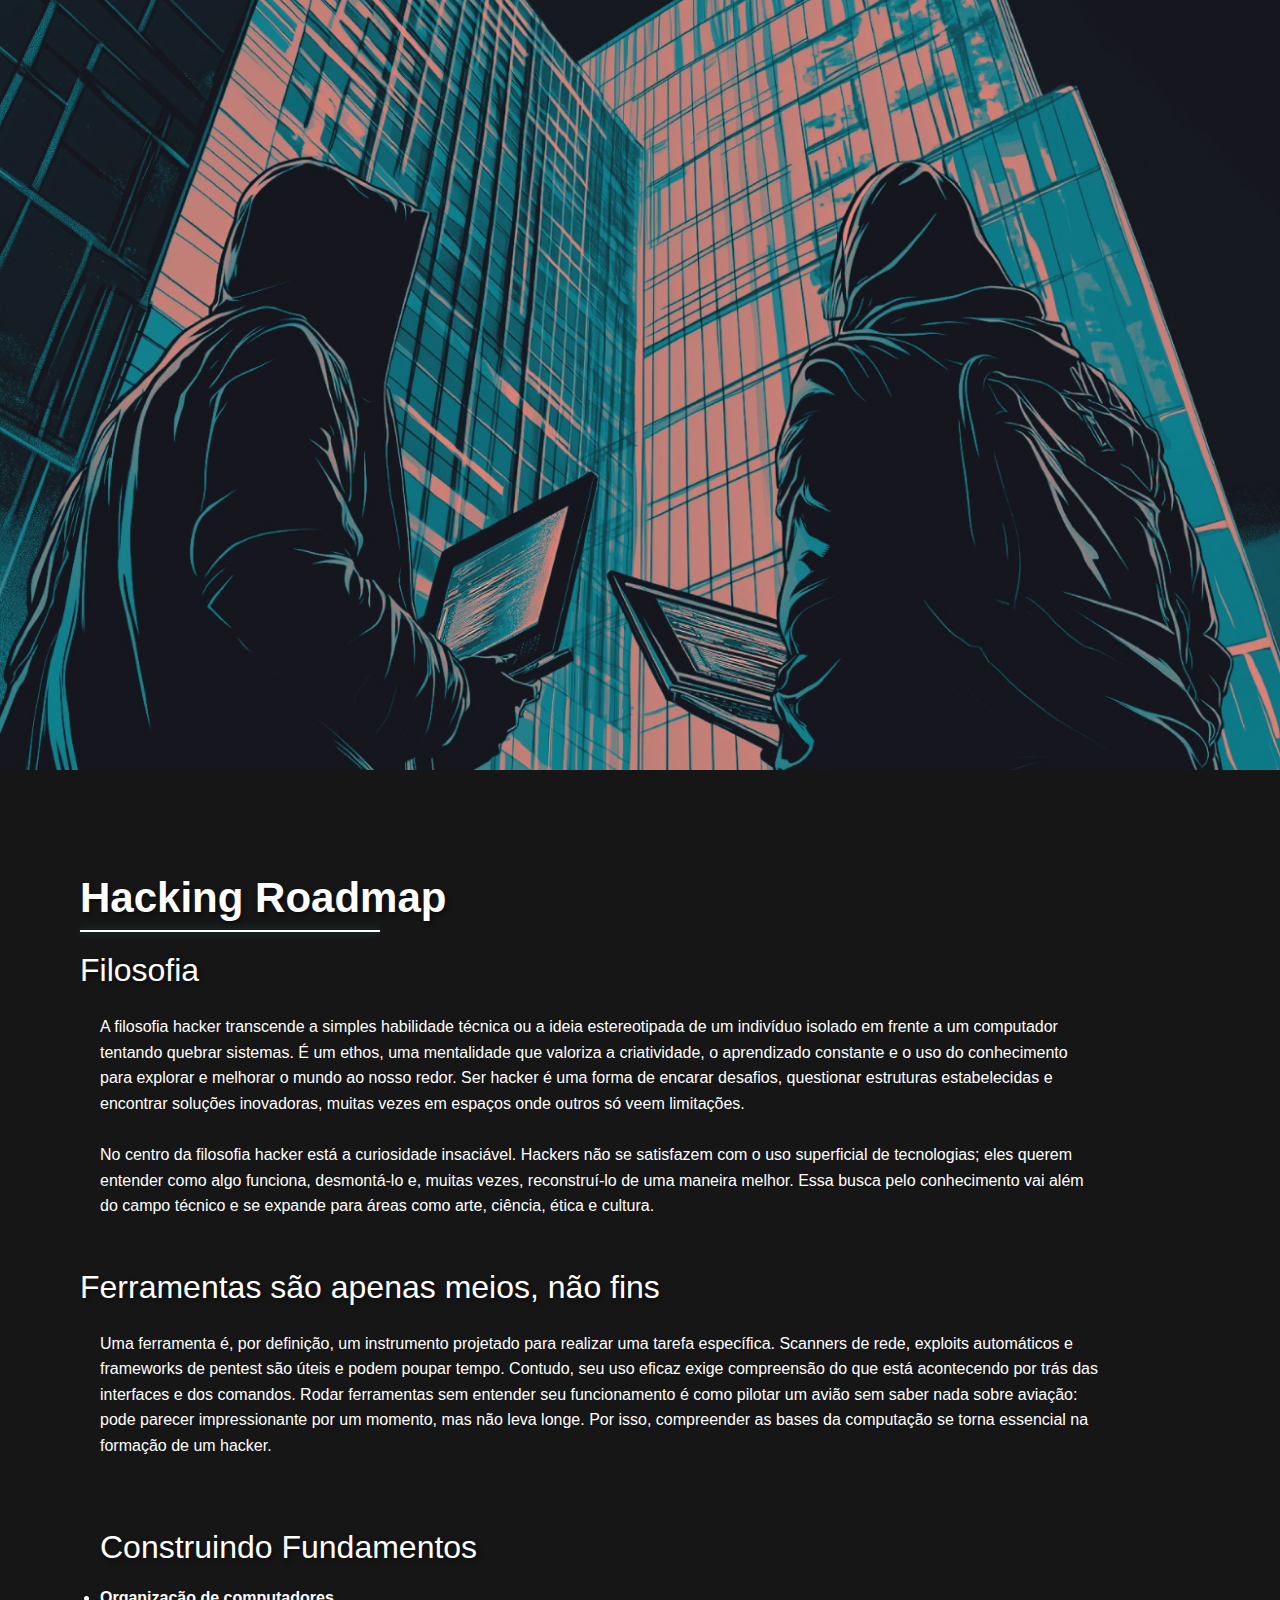
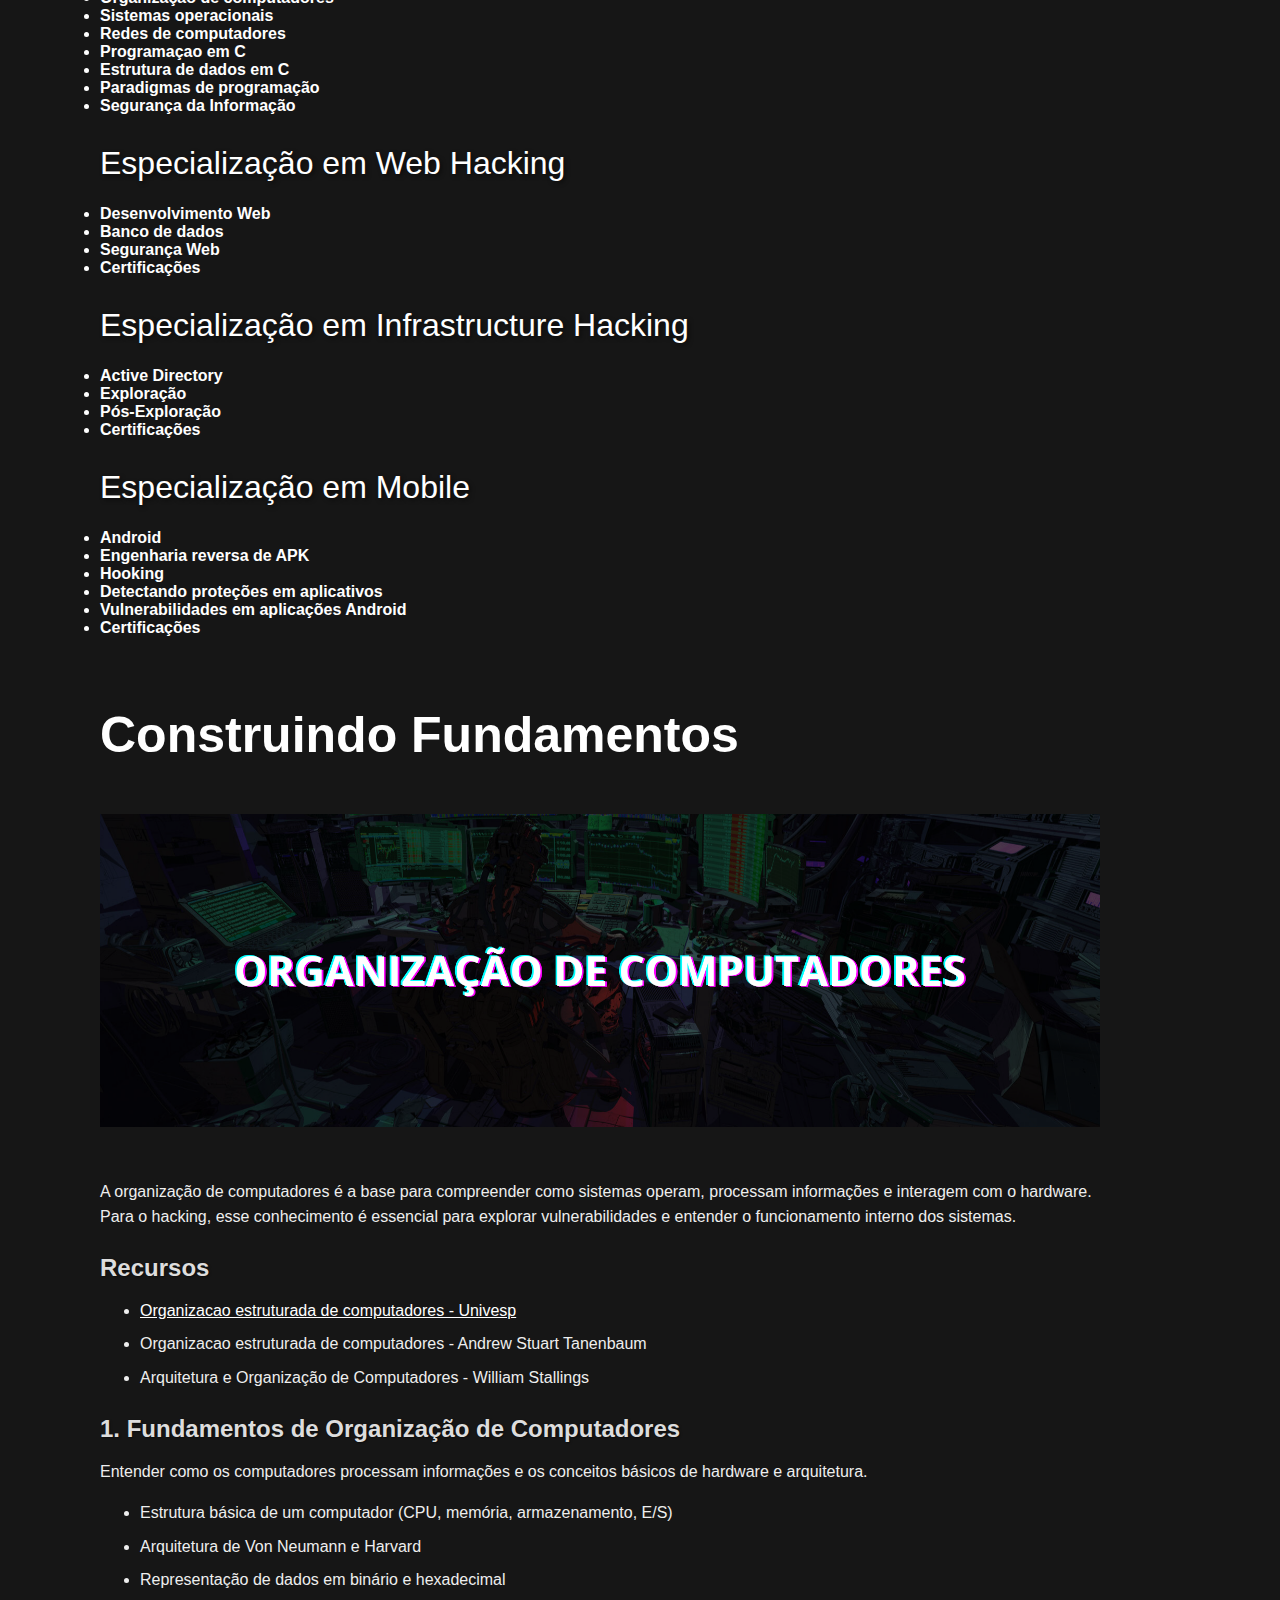
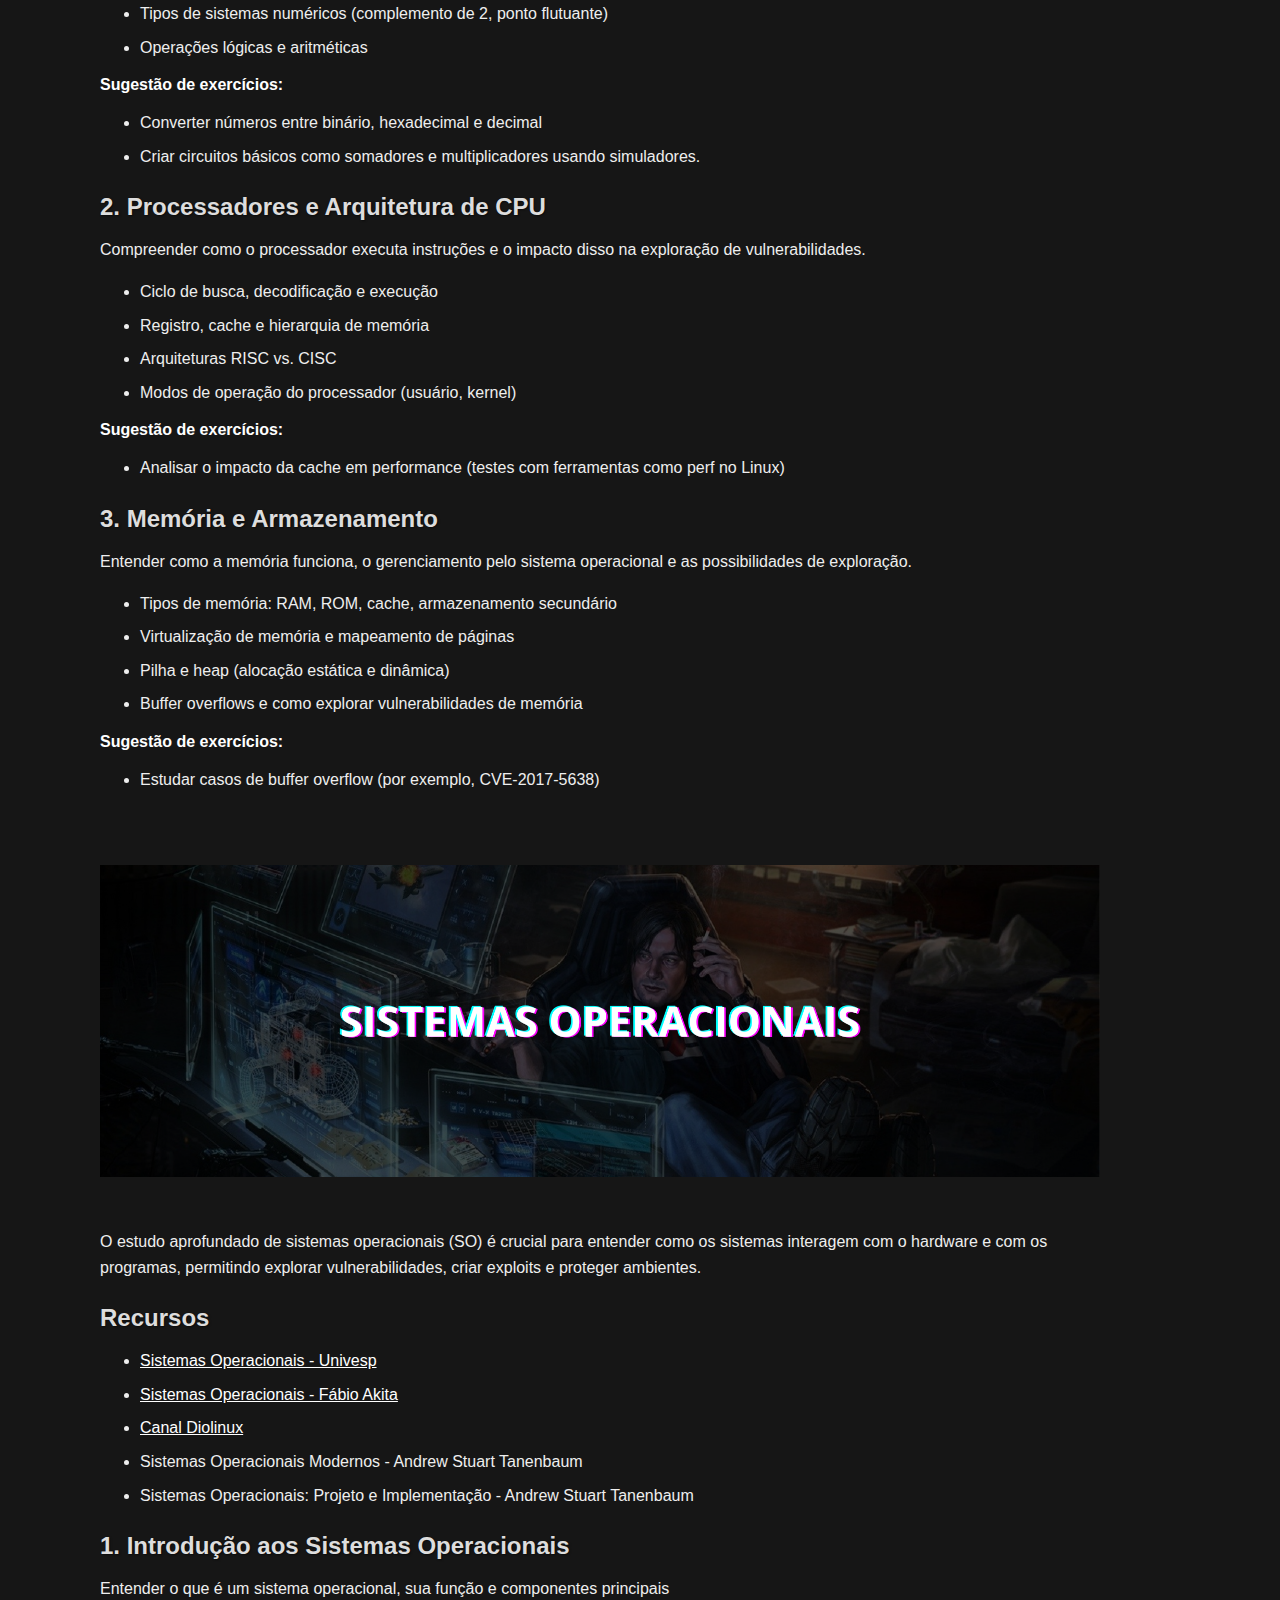
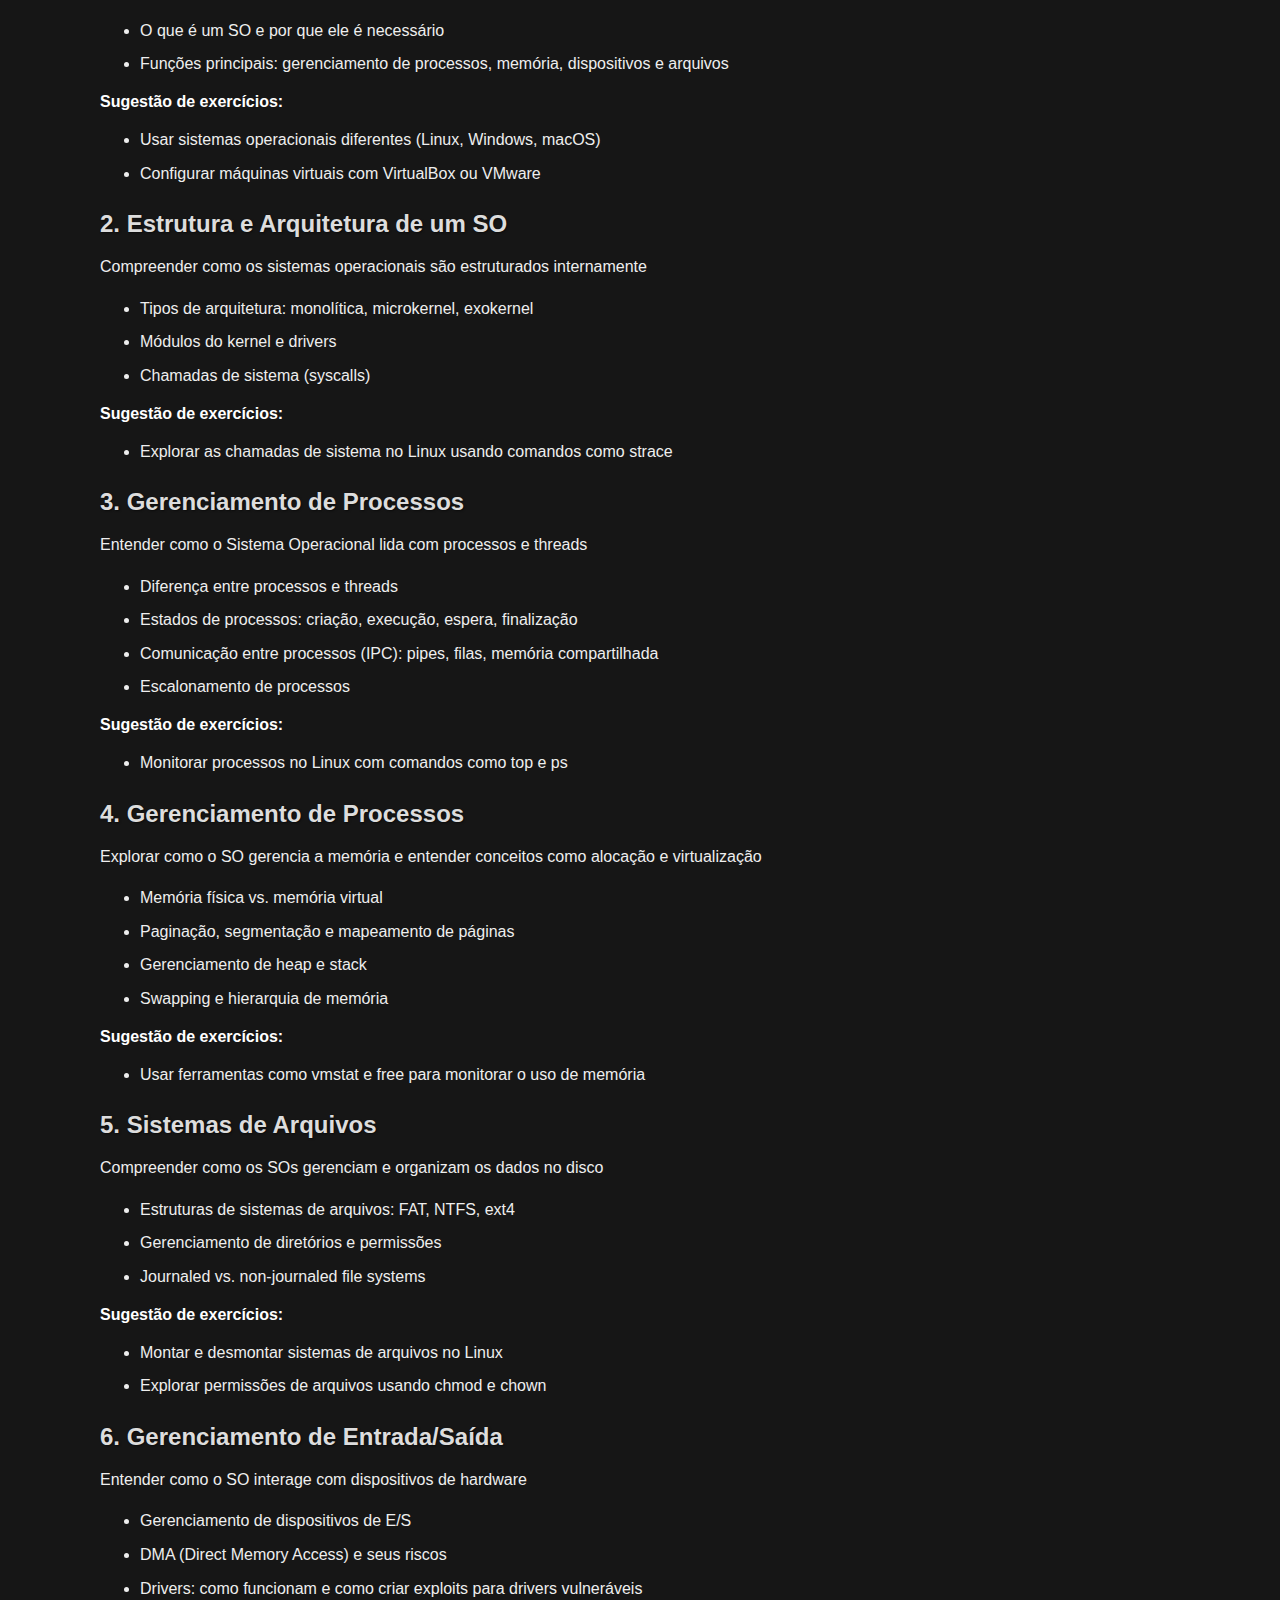
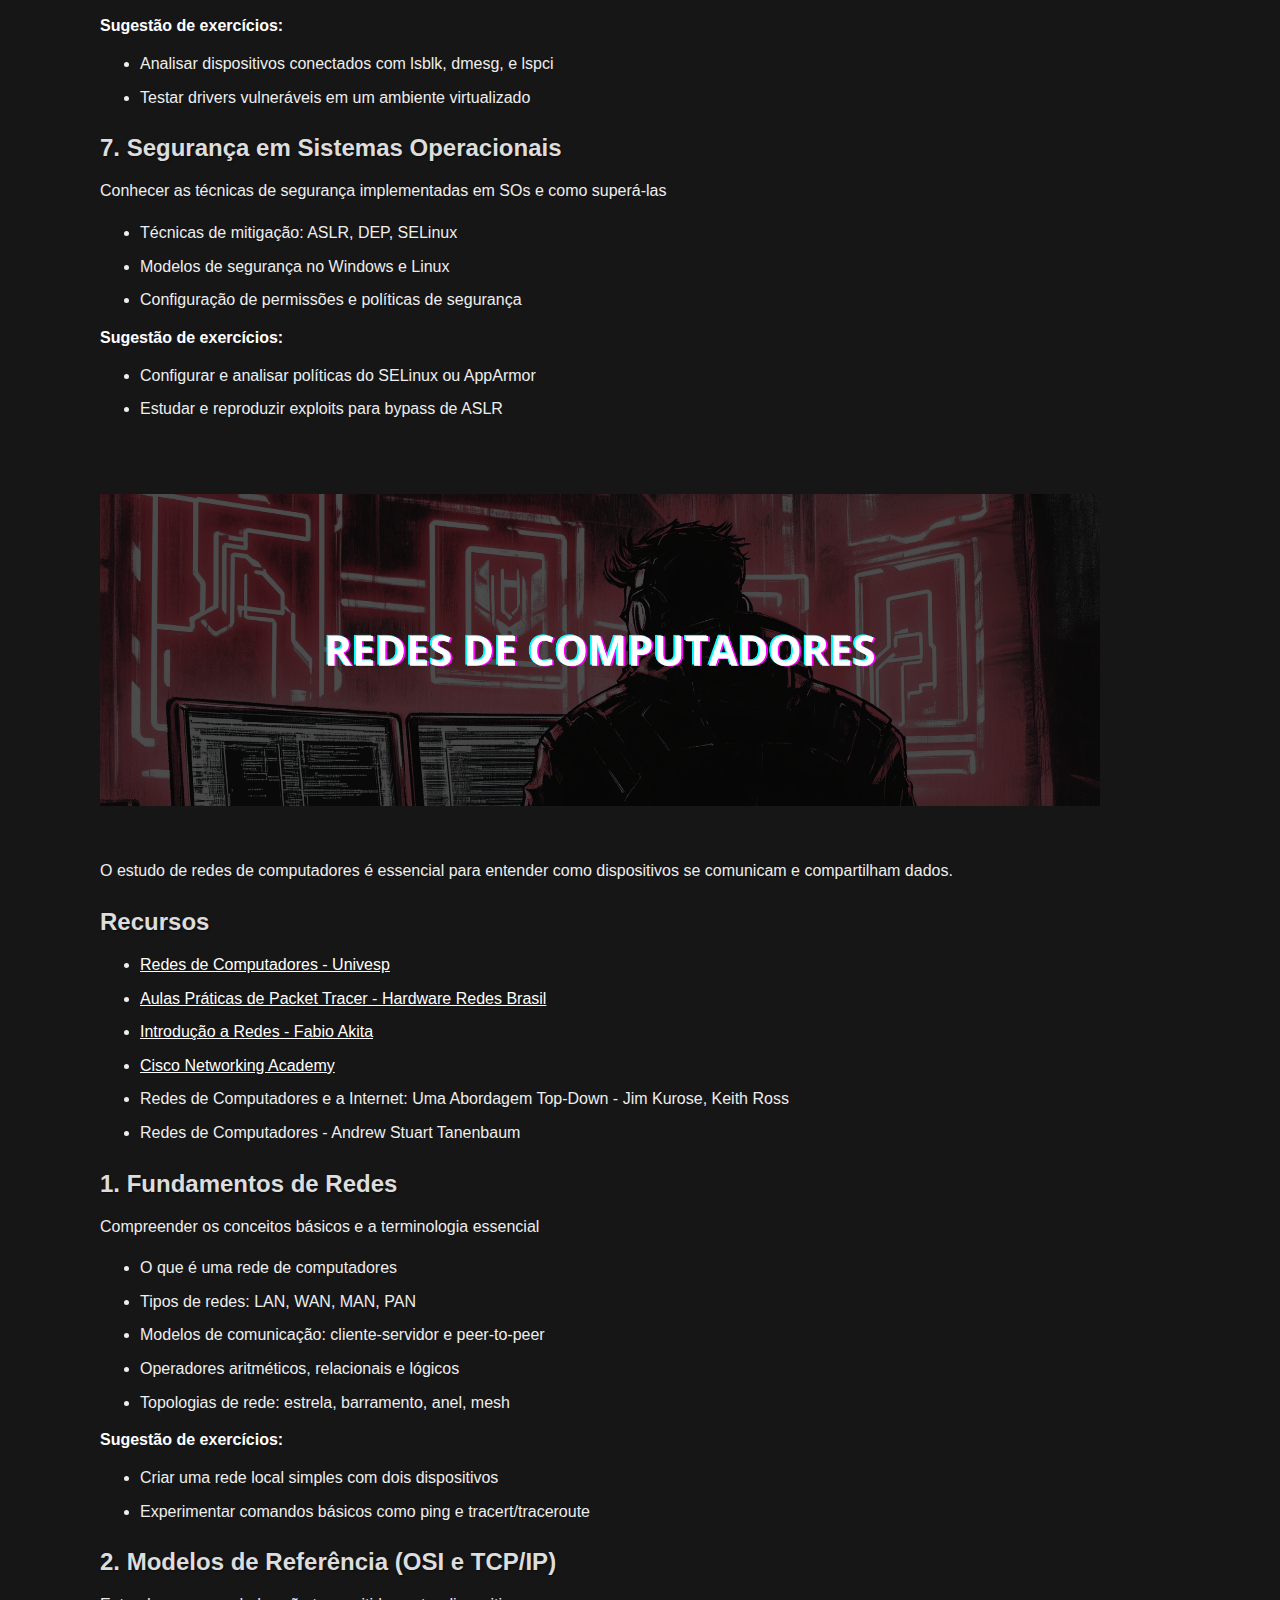
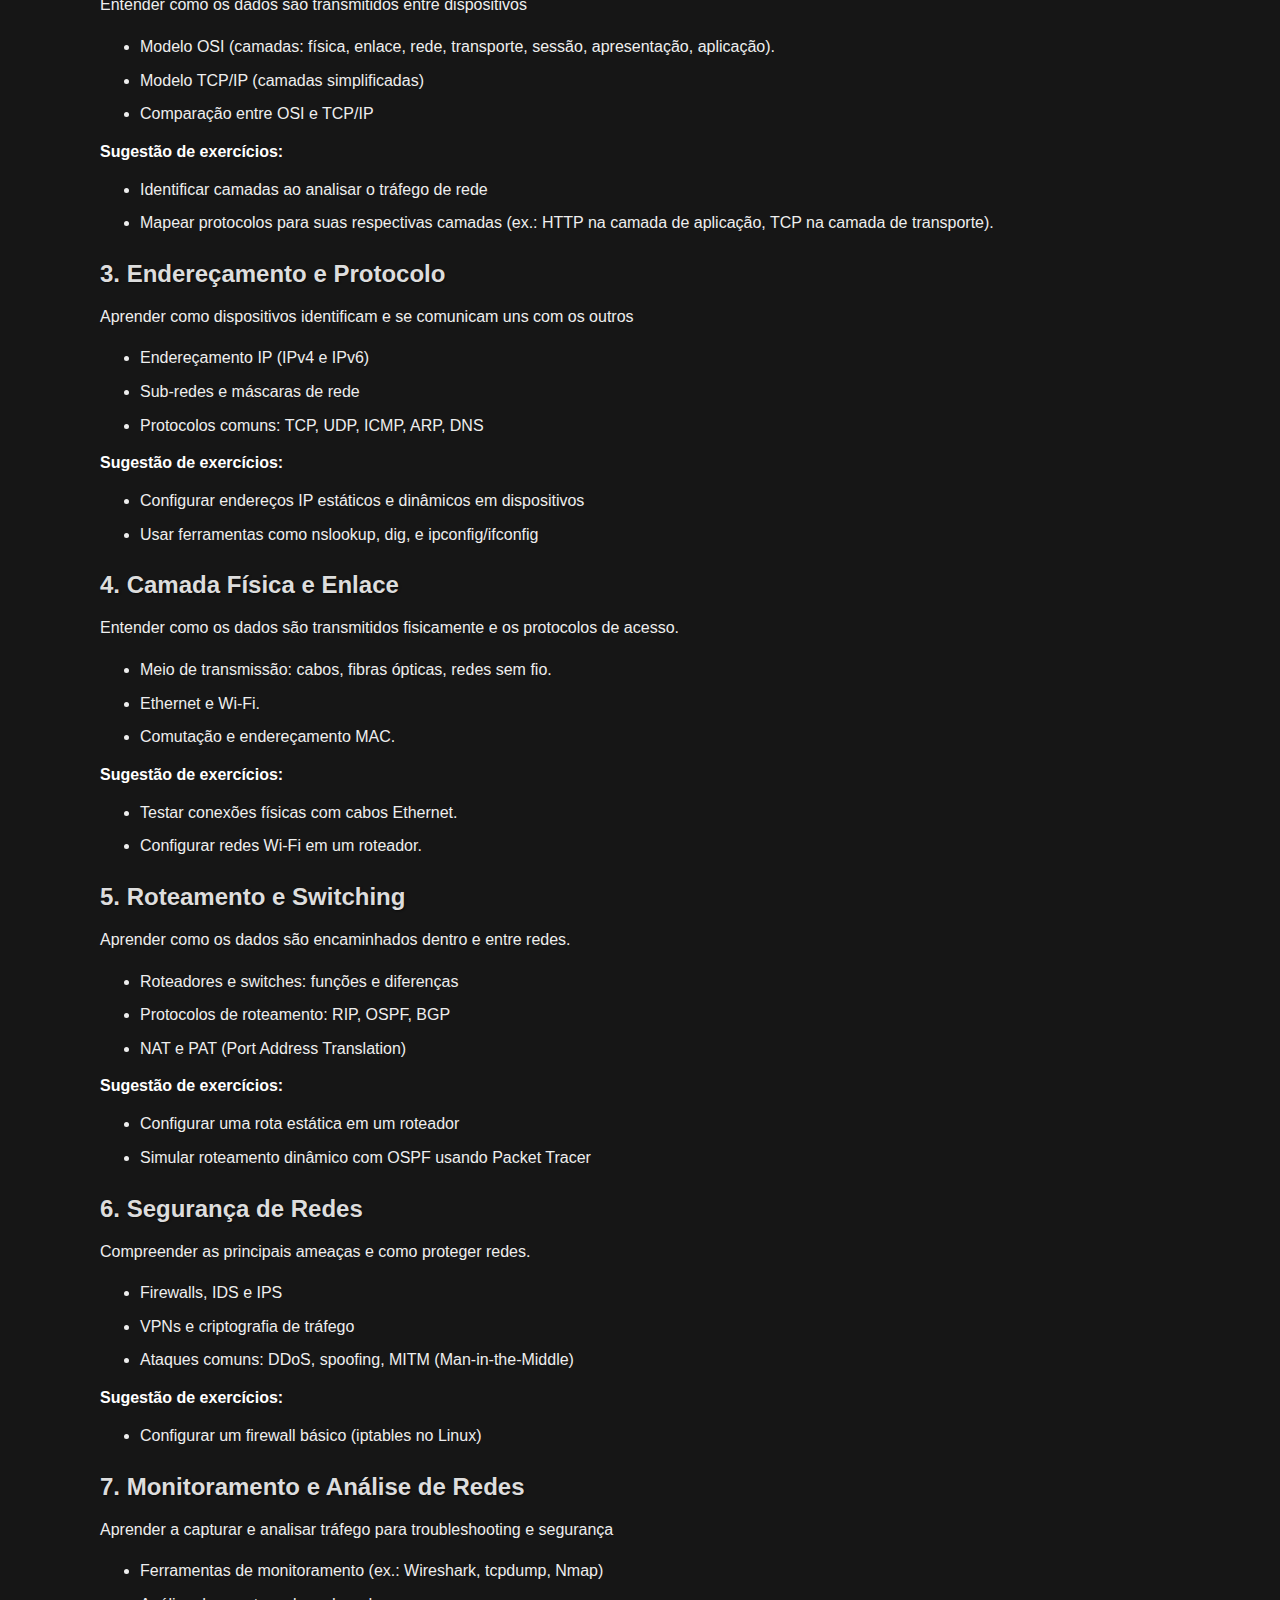
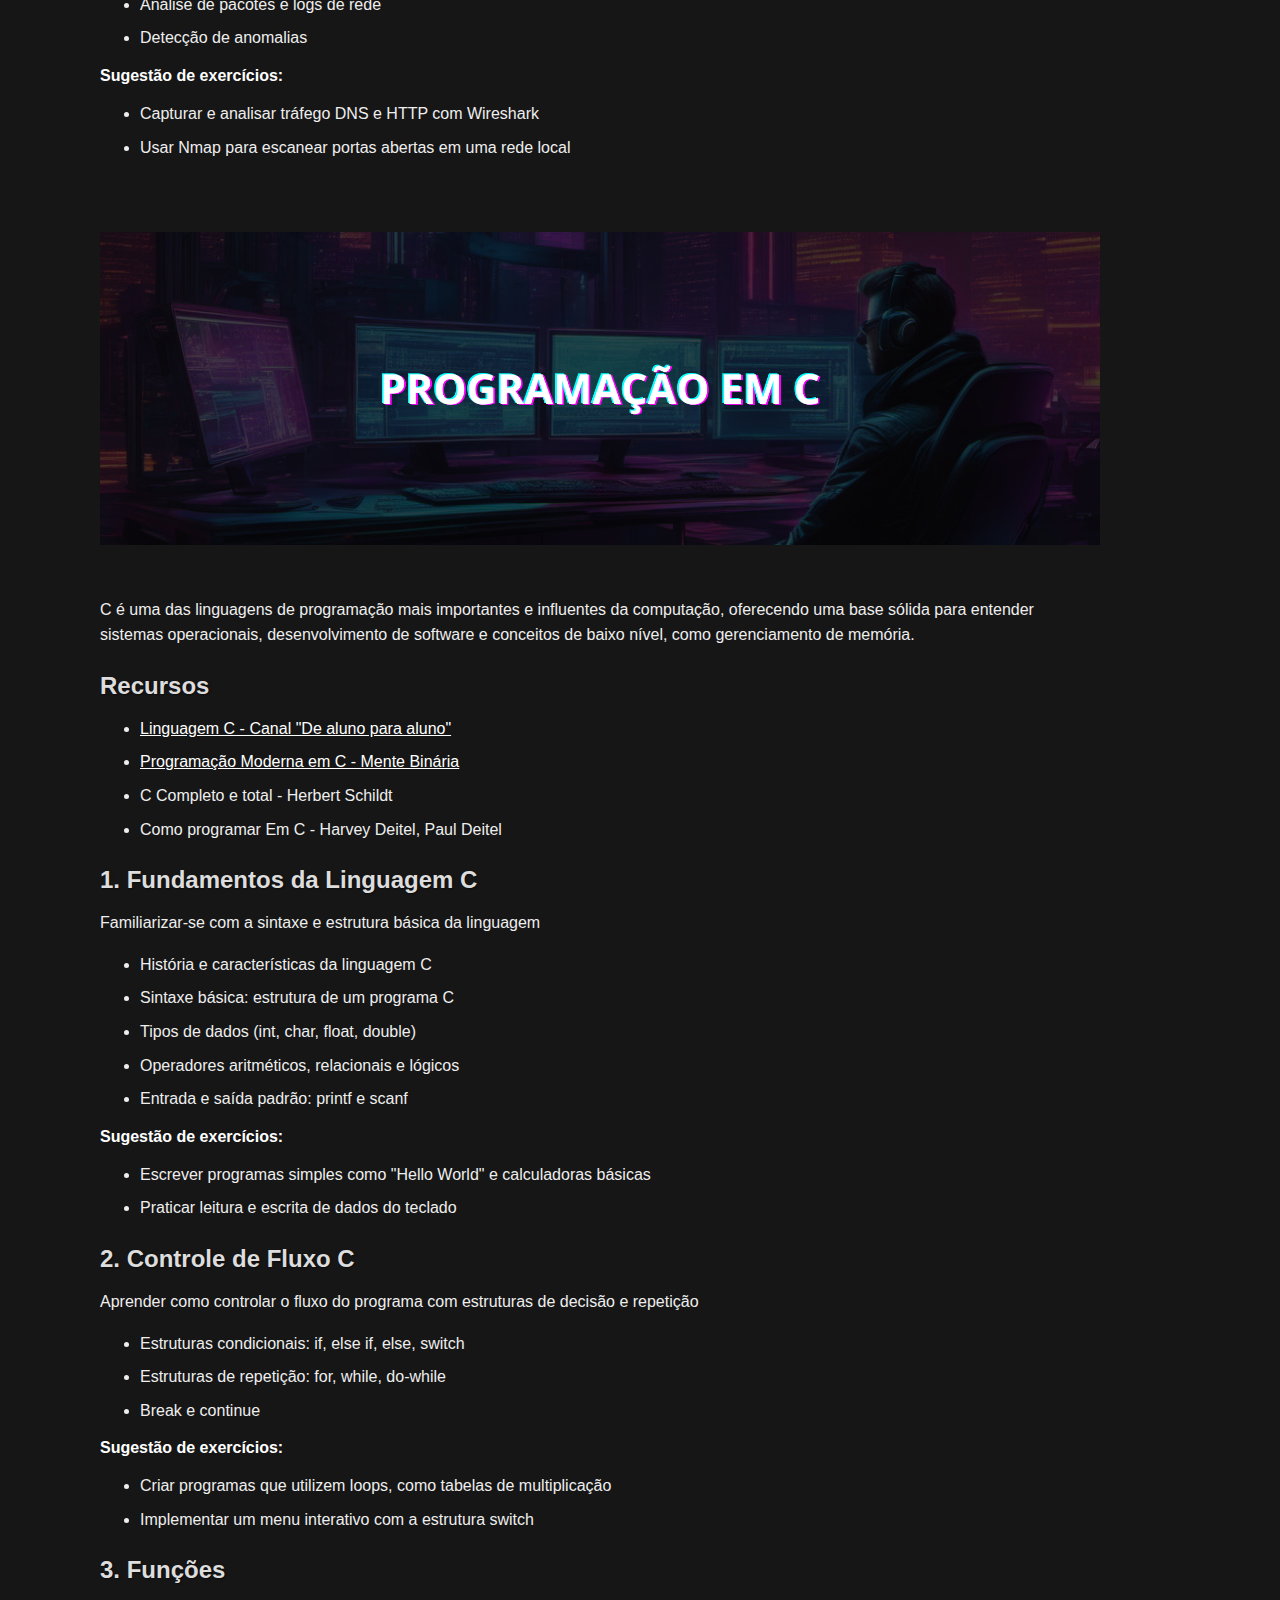
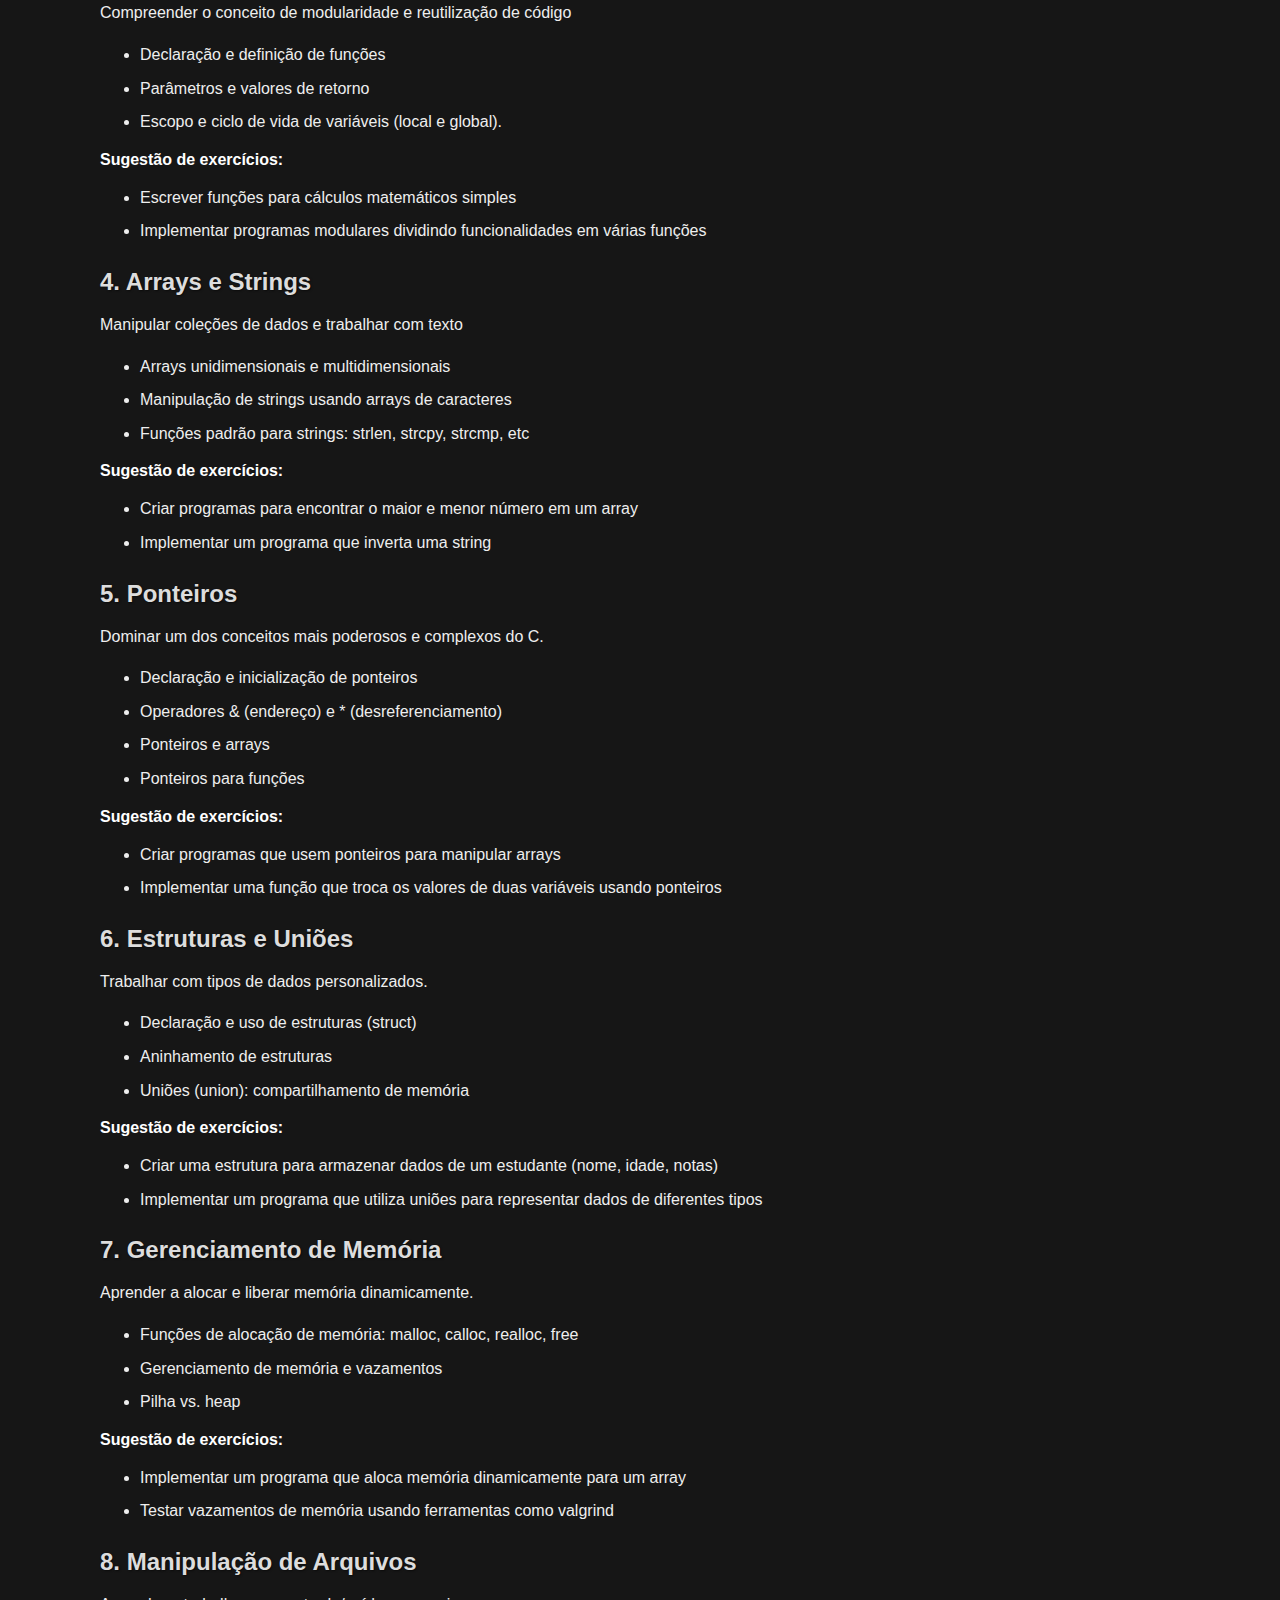
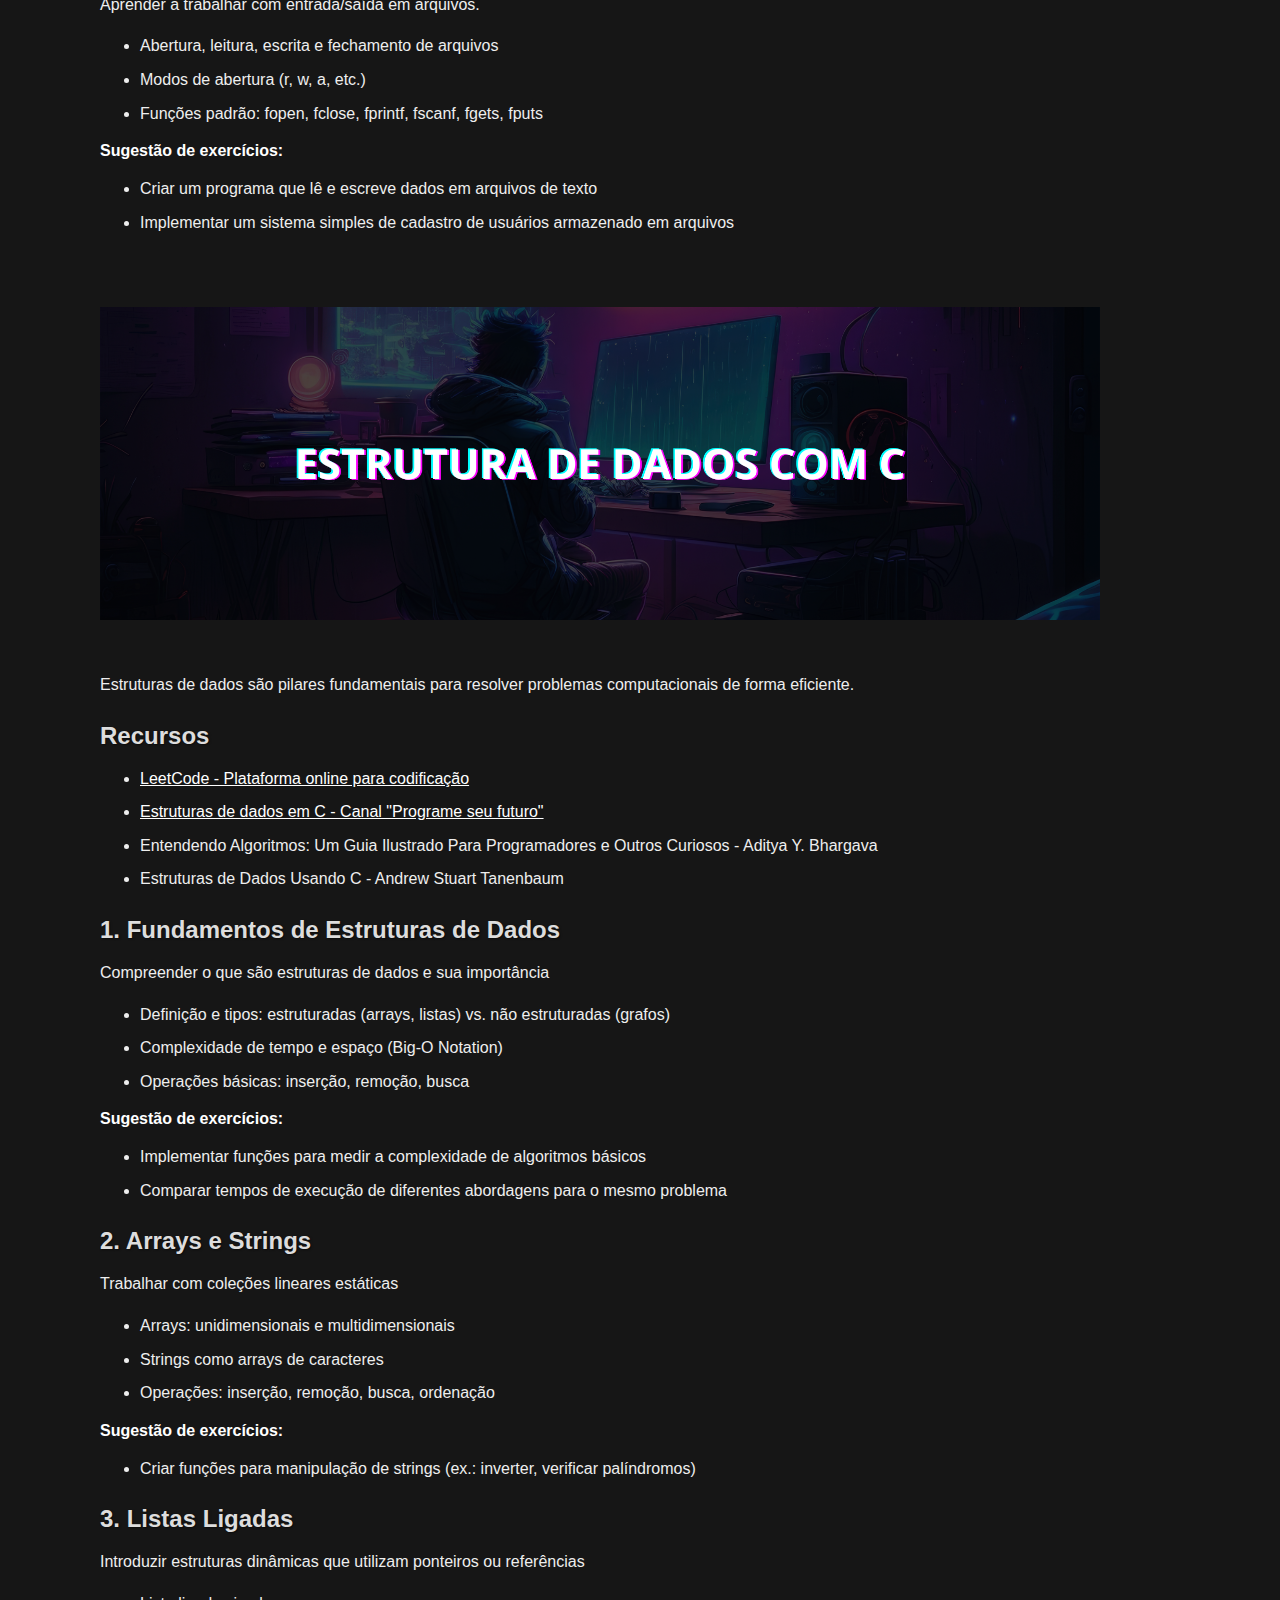
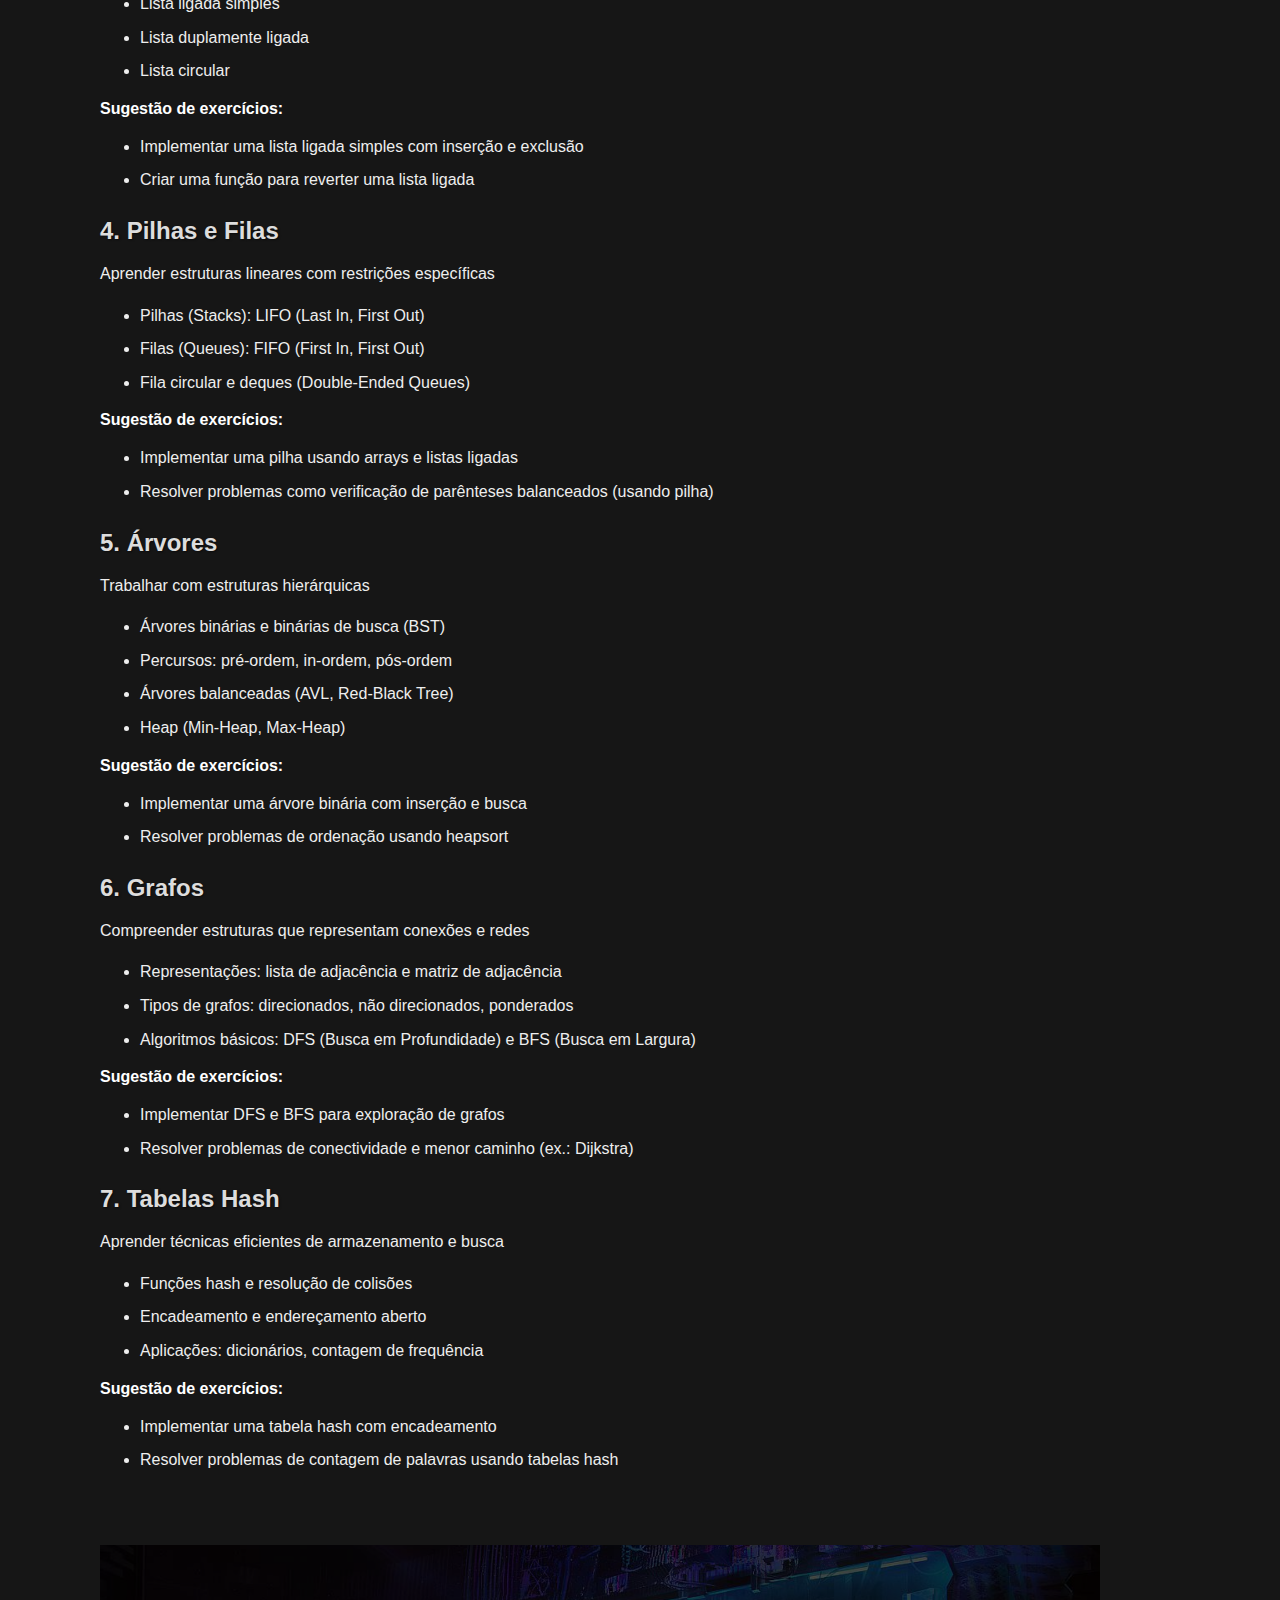
==== commit ae887a65: "add updates" ====
--- a/roadmap/hacking.html
+++ b/roadmap/hacking.html
@@ -1,990 +1,2550 @@
 <!DOCTYPE html>
 <html lang="en">
-  <head>
+
+<head>
     <meta charset="UTF-8">
     <meta name="viewport" content="width=device-width, initial-scale=1.0">
     <link rel="stylesheet" href="../assets/roadmap.css">
     <link rel="icon" type="image/x-icon" href="../img/crow.png" />
     <title>Roadmap Hacking</title>
-  </head>
-  <body>
+</head>
+
+<body>
     <div class="image-container">
-      <div class="image-placeholder">
-        <img id="main" src="../img/roadmap/principal.png" alt="principal-banner">
-      </div>
+        <div class="image-placeholder">
+            <img id="main" src="../img/roadmap/principal.png" alt="principal-banner">
+        </div>
     </div>
     <div class="content">
-      <div class="title">Hacking Roadmap</div>
-      <div class="subtitle">Filosofia</div>
-      <div class="text"> A filosofia hacker transcende a simples habilidade técnica ou a ideia estereotipada de um indivíduo isolado em frente a um computador tentando quebrar sistemas. É um ethos, uma mentalidade que valoriza a criatividade, o aprendizado constante e o uso do conhecimento para explorar e melhorar o mundo ao nosso redor. Ser hacker é uma forma de encarar desafios, questionar estruturas estabelecidas e encontrar soluções inovadoras, muitas vezes em espaços onde outros só veem limitações. <br>
-        <br> No centro da filosofia hacker está a curiosidade insaciável. Hackers não se satisfazem com o uso superficial de tecnologias; eles querem entender como algo funciona, desmontá-lo e, muitas vezes, reconstruí-lo de uma maneira melhor. Essa busca pelo conhecimento vai além do campo técnico e se expande para áreas como arte, ciência, ética e cultura.
-      </div>
-      <div class="subtitle">Ferramentas são apenas meios, não fins</div>
-      <div class="text"> Uma ferramenta é, por definição, um instrumento projetado para realizar uma tarefa específica. Scanners de rede, exploits automáticos e frameworks de pentest são úteis e podem poupar tempo. Contudo, seu uso eficaz exige compreensão do que está acontecendo por trás das interfaces e dos comandos. Rodar ferramentas sem entender seu funcionamento é como pilotar um avião sem saber nada sobre aviação: pode parecer impressionante por um momento, mas não leva longe. Por isso, compreender as bases da computação se torna essencial na formação de um hacker. </div>
-      <div class="subtitle">Construindo fundamentos</div>
-      <div class="section">
-        <li>
-          <b>Organização de computadores</b>
-        </li>
-        <li>
-          <b>Sistemas operacionais</b>
-        </li>
-        <li>
-          <b>Redes de computadores</b>
-        </li>
-        <li>
-          <b>Programaçao em C</b>
-        </li>
-        <li>
-          <b>Estrutura de dados em C</b>
-        </li>
-        <li>
-          <b>Paradigmas de programação</b>
-        </li>
-        <li>
-          <b>Desenvolvimento Web</b>
-        </li>
-        <li>
-          <b>Banco de dados</b>
-        </li>
-        <li>
-          <b>Active Directory</b>
-        </li>
-        <br>
-        <br>
-        <div class="image-container-section">
-          <img src="../img/roadmap/oc.png" alt="section" class="section-img">
+        <div class="title">Hacking Roadmap</div>
+        <div class="subtitle">Filosofia</div>
+        <div class="text"> A filosofia hacker transcende a simples habilidade técnica ou a ideia estereotipada de um indivíduo isolado em frente a um computador tentando quebrar sistemas. É um ethos, uma mentalidade que valoriza a criatividade, o aprendizado constante e
+            o uso do conhecimento para explorar e melhorar o mundo ao nosso redor. Ser hacker é uma forma de encarar desafios, questionar estruturas estabelecidas e encontrar soluções inovadoras, muitas vezes em espaços onde outros só veem limitações.
+            <br>
+            <br> No centro da filosofia hacker está a curiosidade insaciável. Hackers não se satisfazem com o uso superficial de tecnologias; eles querem entender como algo funciona, desmontá-lo e, muitas vezes, reconstruí-lo de uma maneira melhor. Essa busca
+            pelo conhecimento vai além do campo técnico e se expande para áreas como arte, ciência, ética e cultura.
         </div>
-        <br>
-        <br>
-        <p>A organização de computadores é a base para compreender como sistemas operam, processam informações e interagem com o hardware. Para o hacking, esse conhecimento é essencial para explorar vulnerabilidades e entender o funcionamento interno dos sistemas.</p>
-        <h3>Recursos</h3>
-        <ul>
-          <li>
-            <a href="https://www.youtube.com/playlist?list=PLxI8Can9yAHdG-xUDj6i-HGB7IAsAU-t1" target="_blank">Organizacao estruturada de computadores - Univesp</a>
-          </li>
-          <li> Organizacao estruturada de computadores - Andrew Stuart Tanenbaum</li>
-          <li>Arquitetura e Organização de Computadores - William Stallings</li>
-        </ul>
-        <h3>1. Fundamentos de Organização de Computadores</h3>
-        <p>Entender como os computadores processam informações e os conceitos básicos de hardware e arquitetura.</p>
-        <ul>
-          <li>Estrutura básica de um computador (CPU, memória, armazenamento, E/S)</li>
-          <li>Arquitetura de Von Neumann e Harvard</li>
-          <li>Representação de dados em binário e hexadecimal</li>
-          <li>Tipos de sistemas numéricos (complemento de 2, ponto flutuante)</li>
-          <li>Operações lógicas e aritméticas</li>
-        </ul>
-        <b>Sugestão de exercícios:</b>
-        <ul>
-          <li>Converter números entre binário, hexadecimal e decimal</li>
-          <li>Criar circuitos básicos como somadores e multiplicadores usando simuladores.</li>
-        </ul>
-        <h3>2. Processadores e Arquitetura de CPU</h3>
-        <p>Compreender como o processador executa instruções e o impacto disso na exploração de vulnerabilidades.</p>
-        <ul>
-          <li>Ciclo de busca, decodificação e execução</li>
-          <li>Registro, cache e hierarquia de memória</li>
-          <li>Arquiteturas RISC vs. CISC</li>
-          <li>Modos de operação do processador (usuário, kernel)</li>
-        </ul>
-        <b>Sugestão de exercícios:</b>
-        <ul>
-          <li>Analisar o impacto da cache em performance (testes com ferramentas como perf no Linux)</li>
-        </ul>
-        <h3>3. Memória e Armazenamento</h3>
-        <p> Entender como a memória funciona, o gerenciamento pelo sistema operacional e as possibilidades de exploração.</p>
-        <ul>
-          <li>Tipos de memória: RAM, ROM, cache, armazenamento secundário</li>
-          <li>Virtualização de memória e mapeamento de páginas</li>
-          <li>Pilha e heap (alocação estática e dinâmica)</li>
-          <li>Buffer overflows e como explorar vulnerabilidades de memória</li>
-        </ul>
-        <b>Sugestão de exercícios:</b>
-        <ul>
-          <li>Estudar casos de buffer overflow (por exemplo, CVE-2017-5638)</li>
-        </ul>
-        <br>
-        <br>
-        <div class="image-container-section">
-          <img src="../img/roadmap/so.png" alt="section" class="section-img">
+        <div class="subtitle">Ferramentas são apenas meios, não fins</div>
+        <div class="text"> Uma ferramenta é, por definição, um instrumento projetado para realizar uma tarefa específica. Scanners de rede, exploits automáticos e frameworks de pentest são úteis e podem poupar tempo. Contudo, seu uso eficaz exige compreensão do que está
+            acontecendo por trás das interfaces e dos comandos. Rodar ferramentas sem entender seu funcionamento é como pilotar um avião sem saber nada sobre aviação: pode parecer impressionante por um momento, mas não leva longe. Por isso, compreender
+            as bases da computação se torna essencial na formação de um hacker. </div>
+        <div class="section">
+            <div class="subtitle">Construindo Fundamentos</div>
+            <br>
+            <li>
+                <b>Organização de computadores</b>
+            </li>
+            <li>
+                <b>Sistemas operacionais</b>
+            </li>
+            <li>
+                <b>Redes de computadores</b>
+            </li>
+            <li>
+                <b>Programaçao em C</b>
+            </li>
+            <li>
+                <b>Estrutura de dados em C</b>
+            </li>
+            <li>
+                <b>Paradigmas de programação</b>
+            </li>
+            <li>
+                <b>Segurança da Informação</b>
+            </li>
+            <div class="subtitle">Especialização em Web Hacking</div>
+            <br>
+            <li>
+                <b>Desenvolvimento Web</b>
+            </li>
+            <li>
+                <b>Banco de dados</b>
+            </li>
+            <li>
+                <b>Segurança Web</b>
+            </li>
+            <li>
+                <b>Certificações</b>
+            </li>
+            <div class="subtitle">Especialização em Infrastructure Hacking</div>
+            <br>
+            <li>
+                <b>Active Directory</b>
+            </li>
+            <li>
+                <b>Exploração</b>
+            </li>
+            <li>
+                <b>Pós-Exploração</b>
+            </li>
+            <li>
+                <b>Certificações</b>
+            </li>
+
+            <div class="subtitle">Especialização em Mobile</div>
+            <br>
+            <li>
+                <b>Android</b>
+            </li>
+            <li>
+                <b>Engenharia reversa de APK</b>
+            </li>
+            <li>
+                <b>Hooking</b>
+            </li>
+            <li>
+                <b>Detectando proteções em aplicativos</b>
+            </li>
+            <li>
+                <b>Vulnerabilidades em aplicações Android</b>
+            </li>
+            <li>
+                <b>Certificações</b>
+            </li>
+            <br>
+            <br>
+
+            <div class="title-section">
+                <h1>Construindo Fundamentos</h1></div>
+            <div class="image-container-section">
+                <img src="../img/roadmap/oc.png" alt="section" class="section-img">
+            </div>
+            <br>
+            <br>
+            <p>A organização de computadores é a base para compreender como sistemas operam, processam informações e interagem com o hardware. Para o hacking, esse conhecimento é essencial para explorar vulnerabilidades e entender o funcionamento interno
+                dos sistemas.</p>
+            <h3>Recursos</h3>
+            <ul>
+                <li>
+                    <a href="https://www.youtube.com/playlist?list=PLxI8Can9yAHdG-xUDj6i-HGB7IAsAU-t1" target="_blank">Organizacao estruturada de computadores - Univesp</a>
+                </li>
+                <li> Organizacao estruturada de computadores - Andrew Stuart Tanenbaum</li>
+                <li>Arquitetura e Organização de Computadores - William Stallings</li>
+            </ul>
+            <h3>1. Fundamentos de Organização de Computadores</h3>
+            <p>Entender como os computadores processam informações e os conceitos básicos de hardware e arquitetura.</p>
+            <ul>
+                <li>Estrutura básica de um computador (CPU, memória, armazenamento, E/S)</li>
+                <li>Arquitetura de Von Neumann e Harvard</li>
+                <li>Representação de dados em binário e hexadecimal</li>
+                <li>Tipos de sistemas numéricos (complemento de 2, ponto flutuante)</li>
+                <li>Operações lógicas e aritméticas</li>
+            </ul>
+            <b>Sugestão de exercícios:</b>
+            <ul>
+                <li>Converter números entre binário, hexadecimal e decimal</li>
+                <li>Criar circuitos básicos como somadores e multiplicadores usando simuladores.</li>
+            </ul>
+            <h3>2. Processadores e Arquitetura de CPU</h3>
+            <p>Compreender como o processador executa instruções e o impacto disso na exploração de vulnerabilidades.</p>
+            <ul>
+                <li>Ciclo de busca, decodificação e execução</li>
+                <li>Registro, cache e hierarquia de memória</li>
+                <li>Arquiteturas RISC vs. CISC</li>
+                <li>Modos de operação do processador (usuário, kernel)</li>
+            </ul>
+            <b>Sugestão de exercícios:</b>
+            <ul>
+                <li>Analisar o impacto da cache em performance (testes com ferramentas como perf no Linux)</li>
+            </ul>
+            <h3>3. Memória e Armazenamento</h3>
+            <p> Entender como a memória funciona, o gerenciamento pelo sistema operacional e as possibilidades de exploração.</p>
+            <ul>
+                <li>Tipos de memória: RAM, ROM, cache, armazenamento secundário</li>
+                <li>Virtualização de memória e mapeamento de páginas</li>
+                <li>Pilha e heap (alocação estática e dinâmica)</li>
+                <li>Buffer overflows e como explorar vulnerabilidades de memória</li>
+            </ul>
+            <b>Sugestão de exercícios:</b>
+            <ul>
+                <li>Estudar casos de buffer overflow (por exemplo, CVE-2017-5638)</li>
+            </ul>
+            <br>
+            <br>
+            <div class="image-container-section">
+                <img src="../img/roadmap/so.png" alt="section" class="section-img">
+            </div>
+            <br>
+            <br>
+            <p>O estudo aprofundado de sistemas operacionais (SO) é crucial para entender como os sistemas interagem com o hardware e com os programas, permitindo explorar vulnerabilidades, criar exploits e proteger ambientes.</p>
+            <h3>Recursos</h3>
+            <ul>
+                <li>
+                    <a href="https://www.youtube.com/playlist?list=PLxI8Can9yAHeK7GUEGxMsqoPRmJKwI9Jw" target="_blank">Sistemas Operacionais - Univesp</a>
+                </li>
+                <li>
+                    <a href="https://www.youtube.com/playlist?list=PLdsnXVqbHDUd17xLINVEXhJ32RxbzCEWV" target="_blank">Sistemas Operacionais - Fábio Akita</a>
+                </li>
+                <li>
+                    <a href="https://www.youtube.com/@Diolinux/videos" target="_blank">Canal Diolinux</a>
+                </li>
+                <li> Sistemas Operacionais Modernos - Andrew Stuart Tanenbaum</li>
+                <li>Sistemas Operacionais: Projeto e Implementação - Andrew Stuart Tanenbaum</li>
+            </ul>
+            <h3>1. Introdução aos Sistemas Operacionais </h3>
+            <p>Entender o que é um sistema operacional, sua função e componentes principais</p>
+            <ul>
+                <li>O que é um SO e por que ele é necessário</li>
+                <li>Funções principais: gerenciamento de processos, memória, dispositivos e arquivos</li>
+            </ul>
+            <b>Sugestão de exercícios:</b>
+            <ul>
+                <li>Usar sistemas operacionais diferentes (Linux, Windows, macOS)</li>
+                <li>Configurar máquinas virtuais com VirtualBox ou VMware</li>
+            </ul>
+            <h3>2. Estrutura e Arquitetura de um SO </h3>
+            <p>Compreender como os sistemas operacionais são estruturados internamente</p>
+            <ul>
+                <li>Tipos de arquitetura: monolítica, microkernel, exokernel</li>
+                <li>Módulos do kernel e drivers</li>
+                <li>Chamadas de sistema (syscalls)</li>
+            </ul>
+            <b>Sugestão de exercícios:</b>
+            <ul>
+                <li>Explorar as chamadas de sistema no Linux usando comandos como strace</li>
+            </ul>
+            <h3>3. Gerenciamento de Processos </h3>
+            <p>Entender como o Sistema Operacional lida com processos e threads</p>
+            <ul>
+                <li>Diferença entre processos e threads</li>
+                <li>Estados de processos: criação, execução, espera, finalização</li>
+                <li>Comunicação entre processos (IPC): pipes, filas, memória compartilhada</li>
+                <li>Escalonamento de processos</li>
+            </ul>
+            <b>Sugestão de exercícios:</b>
+            <ul>
+                <li>Monitorar processos no Linux com comandos como top e ps</li>
+            </ul>
+            <h3>4. Gerenciamento de Processos </h3>
+            <p>Explorar como o SO gerencia a memória e entender conceitos como alocação e virtualização</p>
+            <ul>
+                <li>Memória física vs. memória virtual</li>
+                <li>Paginação, segmentação e mapeamento de páginas</li>
+                <li>Gerenciamento de heap e stack</li>
+                <li>Swapping e hierarquia de memória</li>
+            </ul>
+            <b>Sugestão de exercícios:</b>
+            <ul>
+                <li>Usar ferramentas como vmstat e free para monitorar o uso de memória</li>
+            </ul>
+            <h3>5. Sistemas de Arquivos </h3>
+            <p>Compreender como os SOs gerenciam e organizam os dados no disco</p>
+            <ul>
+                <li>Estruturas de sistemas de arquivos: FAT, NTFS, ext4</li>
+                <li>Gerenciamento de diretórios e permissões</li>
+                <li>Journaled vs. non-journaled file systems</li>
+            </ul>
+            <b>Sugestão de exercícios:</b>
+            <ul>
+                <li>Montar e desmontar sistemas de arquivos no Linux</li>
+                <li>Explorar permissões de arquivos usando chmod e chown</li>
+            </ul>
+            <h3>6. Gerenciamento de Entrada/Saída </h3>
+            <p>Entender como o SO interage com dispositivos de hardware</p>
+            <ul>
+                <li>Gerenciamento de dispositivos de E/S</li>
+                <li>DMA (Direct Memory Access) e seus riscos</li>
+                <li>Drivers: como funcionam e como criar exploits para drivers vulneráveis</li>
+            </ul>
+            <b>Sugestão de exercícios:</b>
+            <ul>
+                <li>Analisar dispositivos conectados com lsblk, dmesg, e lspci</li>
+                <li>Testar drivers vulneráveis em um ambiente virtualizado</li>
+            </ul>
+            <h3>7. Segurança em Sistemas Operacionais </h3>
+            <p>Conhecer as técnicas de segurança implementadas em SOs e como superá-las</p>
+            <ul>
+                <li>Técnicas de mitigação: ASLR, DEP, SELinux</li>
+                <li>Modelos de segurança no Windows e Linux</li>
+                <li>Configuração de permissões e políticas de segurança</li>
+            </ul>
+            <b>Sugestão de exercícios:</b>
+            <ul>
+                <li>Configurar e analisar políticas do SELinux ou AppArmor</li>
+                <li>Estudar e reproduzir exploits para bypass de ASLR</li>
+            </ul>
+            <br>
+            <br>
+            <div class="image-container-section">
+                <img src="../img/roadmap/rc.png" alt="section" class="section-img">
+            </div>
+            <br>
+            <br>
+            <p>O estudo de redes de computadores é essencial para entender como dispositivos se comunicam e compartilham dados.</p>
+            <h3>Recursos</h3>
+            <ul>
+                <li>
+                    <a href="https://www.youtube.com/playlist?list=PLxI8Can9yAHc-_dZ6nsfoon08i2-4OvEk" target="_blank">Redes de Computadores - Univesp</a>
+                </li>
+                <li>
+                    <a href="https://www.youtube.com/playlist?list=PLAp37wMSBouB__-47L4Y8jSsIUzqJIIMz" target="_blank">Aulas Práticas de Packet Tracer - Hardware Redes Brasil</a>
+                </li>
+                <li>
+                    <a href="https://www.youtube.com/playlist?list=PLdsnXVqbHDUcTGjNZuRYCVj3AZtdt6oG7" target="_blank">Introdução a Redes - Fabio Akita</a>
+                </li>
+                <li>
+                    <a href="https://www.netacad.com/pt/" target="_blank">Cisco Networking Academy</a>
+                </li>
+                <li>Redes de Computadores e a Internet: Uma Abordagem Top-Down - Jim Kurose, Keith Ross</li>
+                <li>Redes de Computadores - Andrew Stuart Tanenbaum</li>
+            </ul>
+            <h3>1. Fundamentos de Redes</h3>
+            <p>Compreender os conceitos básicos e a terminologia essencial</p>
+            <ul>
+                <li>O que é uma rede de computadores</li>
+                <li>Tipos de redes: LAN, WAN, MAN, PAN</li>
+                <li>Modelos de comunicação: cliente-servidor e peer-to-peer</li>
+                <li>Operadores aritméticos, relacionais e lógicos</li>
+                <li>Topologias de rede: estrela, barramento, anel, mesh</li>
+            </ul>
+            <b>Sugestão de exercícios:</b>
+            <ul>
+                <li>Criar uma rede local simples com dois dispositivos</li>
+                <li>Experimentar comandos básicos como ping e tracert/traceroute</li>
+            </ul>
+            <h3>2. Modelos de Referência (OSI e TCP/IP)</h3>
+            <p>Entender como os dados são transmitidos entre dispositivos</p>
+            <ul>
+                <li>Modelo OSI (camadas: física, enlace, rede, transporte, sessão, apresentação, aplicação).</li>
+                <li>Modelo TCP/IP (camadas simplificadas)</li>
+                <li>Comparação entre OSI e TCP/IP</li>
+            </ul>
+            <b>Sugestão de exercícios:</b>
+            <ul>
+                <li>Identificar camadas ao analisar o tráfego de rede</li>
+                <li>Mapear protocolos para suas respectivas camadas (ex.: HTTP na camada de aplicação, TCP na camada de transporte).</li>
+            </ul>
+            <h3>3. Endereçamento e Protocolo</h3>
+            <p>Aprender como dispositivos identificam e se comunicam uns com os outros </p>
+            <ul>
+                <li>Endereçamento IP (IPv4 e IPv6)</li>
+                <li>Sub-redes e máscaras de rede</li>
+                <li>Protocolos comuns: TCP, UDP, ICMP, ARP, DNS</li>
+            </ul>
+            <b>Sugestão de exercícios:</b>
+            <ul>
+                <li>Configurar endereços IP estáticos e dinâmicos em dispositivos</li>
+                <li>Usar ferramentas como nslookup, dig, e ipconfig/ifconfig</li>
+            </ul>
+            <h3>4. Camada Física e Enlace</h3>
+            <p>Entender como os dados são transmitidos fisicamente e os protocolos de acesso.</p>
+            <ul>
+                <li>Meio de transmissão: cabos, fibras ópticas, redes sem fio.</li>
+                <li>Ethernet e Wi-Fi.</li>
+                <li>Comutação e endereçamento MAC.</li>
+            </ul>
+            <b>Sugestão de exercícios:</b>
+            <ul>
+                <li>Testar conexões físicas com cabos Ethernet.</li>
+                <li>Configurar redes Wi-Fi em um roteador.</li>
+            </ul>
+            <h3>5. Roteamento e Switching</h3>
+            <p>Aprender como os dados são encaminhados dentro e entre redes.</p>
+            <ul>
+                <li>Roteadores e switches: funções e diferenças</li>
+                <li>Protocolos de roteamento: RIP, OSPF, BGP</li>
+                <li>NAT e PAT (Port Address Translation)</li>
+            </ul>
+            <b>Sugestão de exercícios:</b>
+            <ul>
+                <li>Configurar uma rota estática em um roteador</li>
+                <li>Simular roteamento dinâmico com OSPF usando Packet Tracer</li>
+            </ul>
+            <h3>6. Segurança de Redes</h3>
+            <p>Compreender as principais ameaças e como proteger redes.</p>
+            <ul>
+                <li>Firewalls, IDS e IPS</li>
+                <li>VPNs e criptografia de tráfego</li>
+                <li>Ataques comuns: DDoS, spoofing, MITM (Man-in-the-Middle)</li>
+            </ul>
+            <b>Sugestão de exercícios:</b>
+            <ul>
+                <li>Configurar um firewall básico (iptables no Linux)</li>
+            </ul>
+            <h3>7. Monitoramento e Análise de Redes</h3>
+            <p>Aprender a capturar e analisar tráfego para troubleshooting e segurança</p>
+            <ul>
+                <li>Ferramentas de monitoramento (ex.: Wireshark, tcpdump, Nmap)</li>
+                <li>Análise de pacotes e logs de rede</li>
+                <li>Detecção de anomalias</li>
+            </ul>
+            <b>Sugestão de exercícios:</b>
+            <ul>
+                <li>Capturar e analisar tráfego DNS e HTTP com Wireshark</li>
+                <li>Usar Nmap para escanear portas abertas em uma rede local</li>
+            </ul>
+            <br>
+            <br>
+            <div class="image-container-section">
+                <img src="../img/roadmap/pc.png" alt="section" class="section-img">
+            </div>
+            <br>
+            <br>
+            <p>C é uma das linguagens de programação mais importantes e influentes da computação, oferecendo uma base sólida para entender sistemas operacionais, desenvolvimento de software e conceitos de baixo nível, como gerenciamento de memória.</p>
+            <h3>Recursos</h3>
+            <ul>
+                <li>
+                    <a href="https://www.youtube.com/playlist?list=PLa75BYTPDNKZWYypgOFEsX3H2Mg-SzuLW" target="_blank">Linguagem C - Canal "De aluno para aluno"</a>
+                </li>
+                <li>
+                    <a href="https://www.youtube.com/playlist?list=PLIfZMtpPYFP5qaS2RFQxcNVkmJLGQwyKE" target="_blank">Programação Moderna em C - Mente Binária</a>
+                </li>
+                <li> C Completo e total - Herbert Schildt</li>
+                <li>Como programar Em C - Harvey Deitel, Paul Deitel</li>
+            </ul>
+            <h3>1. Fundamentos da Linguagem C</h3>
+            <p>Familiarizar-se com a sintaxe e estrutura básica da linguagem</p>
+            <ul>
+                <li>História e características da linguagem C</li>
+                <li>Sintaxe básica: estrutura de um programa C</li>
+                <li>Tipos de dados (int, char, float, double)</li>
+                <li>Operadores aritméticos, relacionais e lógicos</li>
+                <li>Entrada e saída padrão: printf e scanf</li>
+            </ul>
+            <b>Sugestão de exercícios:</b>
+            <ul>
+                <li>Escrever programas simples como "Hello World" e calculadoras básicas</li>
+                <li>Praticar leitura e escrita de dados do teclado</li>
+            </ul>
+            <h3>2. Controle de Fluxo C</h3>
+            <p>Aprender como controlar o fluxo do programa com estruturas de decisão e repetição</p>
+            <ul>
+                <li>Estruturas condicionais: if, else if, else, switch</li>
+                <li>Estruturas de repetição: for, while, do-while</li>
+                <li>Break e continue</li>
+            </ul>
+            <b>Sugestão de exercícios:</b>
+            <ul>
+                <li>Criar programas que utilizem loops, como tabelas de multiplicação</li>
+                <li>Implementar um menu interativo com a estrutura switch</li>
+            </ul>
+            <h3>3. Funções</h3>
+            <p>Compreender o conceito de modularidade e reutilização de código</p>
+            <ul>
+                <li>Declaração e definição de funções</li>
+                <li>Parâmetros e valores de retorno</li>
+                <li>Escopo e ciclo de vida de variáveis (local e global).</li>
+            </ul>
+            <b>Sugestão de exercícios:</b>
+            <ul>
+                <li>Escrever funções para cálculos matemáticos simples</li>
+                <li>Implementar programas modulares dividindo funcionalidades em várias funções</li>
+            </ul>
+            <h3>4. Arrays e Strings</h3>
+            <p>Manipular coleções de dados e trabalhar com texto</p>
+            <ul>
+                <li>Arrays unidimensionais e multidimensionais</li>
+                <li>Manipulação de strings usando arrays de caracteres</li>
+                <li>Funções padrão para strings: strlen, strcpy, strcmp, etc</li>
+            </ul>
+            <b>Sugestão de exercícios:</b>
+            <ul>
+                <li>Criar programas para encontrar o maior e menor número em um array</li>
+                <li>Implementar um programa que inverta uma string</li>
+            </ul>
+            <h3>5. Ponteiros</h3>
+            <p>Dominar um dos conceitos mais poderosos e complexos do C.</p>
+            <ul>
+                <li>Declaração e inicialização de ponteiros</li>
+                <li>Operadores & (endereço) e * (desreferenciamento)</li>
+                <li>Ponteiros e arrays</li>
+                <li>Ponteiros para funções</li>
+            </ul>
+            <b>Sugestão de exercícios:</b>
+            <ul>
+                <li>Criar programas que usem ponteiros para manipular arrays</li>
+                <li>Implementar uma função que troca os valores de duas variáveis usando ponteiros</li>
+            </ul>
+            <h3>6. Estruturas e Uniões</h3>
+            <p>Trabalhar com tipos de dados personalizados.</p>
+            <ul>
+                <li>Declaração e uso de estruturas (struct)</li>
+                <li>Aninhamento de estruturas</li>
+                <li>Uniões (union): compartilhamento de memória</li>
+            </ul>
+            <b>Sugestão de exercícios:</b>
+            <ul>
+                <li>Criar uma estrutura para armazenar dados de um estudante (nome, idade, notas)</li>
+                <li>Implementar um programa que utiliza uniões para representar dados de diferentes tipos</li>
+            </ul>
+            <h3>7. Gerenciamento de Memória</h3>
+            <p>Aprender a alocar e liberar memória dinamicamente.</p>
+            <ul>
+                <li>Funções de alocação de memória: malloc, calloc, realloc, free</li>
+                <li>Gerenciamento de memória e vazamentos</li>
+                <li>Pilha vs. heap</li>
+            </ul>
+            <b>Sugestão de exercícios:</b>
+            <ul>
+                <li>Implementar um programa que aloca memória dinamicamente para um array</li>
+                <li>Testar vazamentos de memória usando ferramentas como valgrind</li>
+            </ul>
+            <h3>8. Manipulação de Arquivos</h3>
+            <p>Aprender a trabalhar com entrada/saída em arquivos.</p>
+            <ul>
+                <li>Abertura, leitura, escrita e fechamento de arquivos</li>
+                <li>Modos de abertura (r, w, a, etc.)</li>
+                <li>Funções padrão: fopen, fclose, fprintf, fscanf, fgets, fputs</li>
+            </ul>
+            <b>Sugestão de exercícios:</b>
+            <ul>
+                <li>Criar um programa que lê e escreve dados em arquivos de texto</li>
+                <li>Implementar um sistema simples de cadastro de usuários armazenado em arquivos</li>
+            </ul>
+            <br>
+            <br>
+            <div class="image-container-section">
+                <img src="../img/roadmap/ed.png" alt="section" class="section-img">
+            </div>
+            <br>
+            <br>
+            <p>Estruturas de dados são pilares fundamentais para resolver problemas computacionais de forma eficiente.</p>
+            <h3>Recursos</h3>
+            <ul>
+                <li>
+                    <a href="https://leetcode.com/" target="_blank">LeetCode - Plataforma online para codificação</a>
+                </li>
+                <li>
+                    <a href="https://www.youtube.com/playlist?list=PLqJK4Oyr5WSjQ584hwqaHJYDpDcYqS-HK" target="_blank">Estruturas de dados em C - Canal "Programe seu futuro"</a>
+                </li>
+                <li>Entendendo Algoritmos: Um Guia Ilustrado Para Programadores e Outros Curiosos - Aditya Y. Bhargava</li>
+                <li>Estruturas de Dados Usando C - Andrew Stuart Tanenbaum</li>
+            </ul>
+            <h3>1. Fundamentos de Estruturas de Dados</h3>
+            <p>Compreender o que são estruturas de dados e sua importância</p>
+            <ul>
+                <li>Definição e tipos: estruturadas (arrays, listas) vs. não estruturadas (grafos)</li>
+                <li>Complexidade de tempo e espaço (Big-O Notation)</li>
+                <li>Operações básicas: inserção, remoção, busca</li>
+            </ul>
+            <b>Sugestão de exercícios:</b>
+            <ul>
+                <li>Implementar funções para medir a complexidade de algoritmos básicos</li>
+                <li>Comparar tempos de execução de diferentes abordagens para o mesmo problema</li>
+            </ul>
+            <h3>2. Arrays e Strings</h3>
+            <p>Trabalhar com coleções lineares estáticas</p>
+            <ul>
+                <li>Arrays: unidimensionais e multidimensionais</li>
+                <li>Strings como arrays de caracteres</li>
+                <li>Operações: inserção, remoção, busca, ordenação</li>
+            </ul>
+            <b>Sugestão de exercícios:</b>
+            <ul>
+                <li>Criar funções para manipulação de strings (ex.: inverter, verificar palíndromos)</li>
+            </ul>
+            <h3>3. Listas Ligadas</h3>
+            <p>Introduzir estruturas dinâmicas que utilizam ponteiros ou referências</p>
+            <ul>
+                <li>Lista ligada simples</li>
+                <li>Lista duplamente ligada</li>
+                <li>Lista circular</li>
+            </ul>
+            <b>Sugestão de exercícios:</b>
+            <ul>
+                <li>Implementar uma lista ligada simples com inserção e exclusão</li>
+                <li>Criar uma função para reverter uma lista ligada</li>
+            </ul>
+            <h3>4. Pilhas e Filas</h3>
+            <p>Aprender estruturas lineares com restrições específicas</p>
+            <ul>
+                <li>Pilhas (Stacks): LIFO (Last In, First Out)</li>
+                <li>Filas (Queues): FIFO (First In, First Out)</li>
+                <li>Fila circular e deques (Double-Ended Queues)</li>
+            </ul>
+            <b>Sugestão de exercícios:</b>
+            <ul>
+                <li>Implementar uma pilha usando arrays e listas ligadas</li>
+                <li>Resolver problemas como verificação de parênteses balanceados (usando pilha)</li>
+            </ul>
+            <h3>5. Árvores</h3>
+            <p>Trabalhar com estruturas hierárquicas</p>
+            <ul>
+                <li>Árvores binárias e binárias de busca (BST)</li>
+                <li>Percursos: pré-ordem, in-ordem, pós-ordem</li>
+                <li>Árvores balanceadas (AVL, Red-Black Tree)</li>
+                <li>Heap (Min-Heap, Max-Heap)</li>
+            </ul>
+            <b>Sugestão de exercícios:</b>
+            <ul>
+                <li>Implementar uma árvore binária com inserção e busca</li>
+                <li>Resolver problemas de ordenação usando heapsort</li>
+            </ul>
+            <h3>6. Grafos</h3>
+            <p>Compreender estruturas que representam conexões e redes</p>
+            <ul>
+                <li>Representações: lista de adjacência e matriz de adjacência</li>
+                <li>Tipos de grafos: direcionados, não direcionados, ponderados</li>
+                <li>Algoritmos básicos: DFS (Busca em Profundidade) e BFS (Busca em Largura)</li>
+            </ul>
+            <b>Sugestão de exercícios:</b>
+            <ul>
+                <li>Implementar DFS e BFS para exploração de grafos</li>
+                <li>Resolver problemas de conectividade e menor caminho (ex.: Dijkstra)</li>
+            </ul>
+            <h3>7. Tabelas Hash</h3>
+            <p>Aprender técnicas eficientes de armazenamento e busca</p>
+            <ul>
+                <li>Funções hash e resolução de colisões</li>
+                <li>Encadeamento e endereçamento aberto</li>
+                <li>Aplicações: dicionários, contagem de frequência</li>
+            </ul>
+            <b>Sugestão de exercícios:</b>
+            <ul>
+                <li>Implementar uma tabela hash com encadeamento</li>
+                <li>Resolver problemas de contagem de palavras usando tabelas hash</li>
+            </ul>
+            <br>
+            <br>
+            <div class="image-container-section">
+                <img src="../img/roadmap/pp.png" alt="section" class="section-img">
+            </div>
+            <br>
+            <br>
+            <p>Os paradigmas de programação são estilos ou abordagens para resolver problemas computacionais e construir software. Estudar diferentes paradigmas ajuda a expandir sua capacidade de pensar sobre problemas de maneira inovadora e a escolher a
+                abordagem certa para cada situação.</p>
+            <h3>Recursos</h3>
+            <ul>
+                <li>
+                    <a href="https://www.youtube.com/playlist?list=PLsri1g4fxrjuf6UCYHqCmqsfXR4gofAFH" target="_blank">Paradigmas de Programação - João P. Leite</a>
+                </li>
+                <li>
+                    <a href="https://www.editorasynapse.org/wp-content/uploads/2021/03/paradigmas_programacao_uma_introducao_V0.pdf" target="_blank">Paradigmas de programação: Uma introdução - Vários autores</a>
+                </li>
+                <li>
+                    <a href="https://www.youtube.com/watch?v=MI9cdxETA4c" target="_blank">Python? Java? Rust? Qual a Diferença? | Discutindo Linguagens - Fábio Akita</a>
+                </li>
+            </ul>
+            <h3>1. Fundamentos dos Paradigmas de Programação</h3>
+            <p>Compreender o conceito de paradigmas e por que são importantes</p>
+            <ul>
+                <li>O que é um paradigma de programação</li>
+                <li>Diferenças entre paradigmas: imperativo, declarativo, funcional, orientado a objetos, lógico</li>
+                <li>Linguagens multiparadigma (ex.: Python, JavaScript).</li>
+            </ul>
+            <b>Sugestão de exercícios:</b>
+            <ul>
+                <li>Identificar paradigmas suportados por linguagens que você conhece</li>
+                <li>Explorar exemplos simples de código em diferentes paradigmas</li>
+            </ul>
+            <h3>2. Paradigma Imperativo</h3>
+            <p>Estudar a abordagem mais fundamental de programação</p>
+            <ul>
+                <li>Programação baseada em comandos sequenciais</li>
+                <li>Controle explícito do estado do programa</li>
+                <li>Estruturas comuns: loops, condicionais, variáveis</li>
+            </ul>
+            <b>Sugestão de exercícios:</b>
+            <ul>
+                <li>Implementar algoritmos básicos (ex.: soma de números, ordenação)</li>
+                <li>Trabalhar com variáveis globais e locais</li>
+            </ul>
+            <h3>3. Paradigma Orientado a Objetos (OOP)</h3>
+            <p>Aprender a modelar sistemas com base em objetos que interagem entre si</p>
+            <ul>
+                <li>Classes, objetos, métodos, encapsulamento</li>
+                <li>Herança, polimorfismo, abstração</li>
+                <li>Design patterns (ex.: Singleton, Factory)</li>
+            </ul>
+            <b>Sugestão de exercícios:</b>
+            <ul>
+                <li>Criar um sistema simples usando classes e herança (ex.: sistema de cadastro)</li>
+                <li>Implementar design patterns básicos</li>
+            </ul>
+            <h3>4. Paradigma Funcional</h3>
+            <p>Entender a programação com funções puras e sem estado compartilhado</p>
+            <ul>
+                <li>Funções puras, imutabilidade, transparência referencial</li>
+                <li>Recursão, funções de ordem superior</li>
+                <li>Monads e composição de funções</li>
+            </ul>
+            <b>Sugestão de exercícios:</b>
+            <ul>
+                <li>Implementar funções recursivas para calcular fatorial ou Fibonacci</li>
+                <li>Resolver problemas usando map, filter e reduce</li>
+            </ul>
+            <h3>5. Paradigma Declarativo</h3>
+            <p>Aprender a descrever o que deve ser feito, sem especificar como</p>
+            <ul>
+                <li>Foco no "o quê" em vez do "como"</li>
+            </ul>
+            <b>Sugestão de exercícios:</b>
+            <ul>
+                <li>Escrever consultas SQL complexas para manipular dados</li>
+            </ul>
+            <h3>6. Paradigma Lógico</h3>
+            <p>Explorar a programação baseada em lógica e inferência</p>
+            <ul>
+                <li>Definição de fatos, regras e consultas</li>
+                <li>Resolução lógica e sistemas baseados em regras</li>
+            </ul>
+            <b>Sugestão de exercícios:</b>
+            <ul>
+                <li>Criar um sistema básico de inferência em Prolog (ex.: genealogia)</li>
+            </ul>
+            <h3>7. Paradigma Estruturado</h3>
+            <p>Compreender a base da programação organizada em blocos e funções</p>
+            <ul>
+                <li>Programação baseada em sequências, decisões e repetições</li>
+                <li>Modularidade com funções</li>
+            </ul>
+            <b>Sugestão de exercícios:</b>
+            <ul>
+                <li>Implementar estruturas de controle (if-else, for, while) de forma otimizada</li>
+            </ul>
+            <h3>8. Paradigma Orientado a Eventos</h3>
+            <p>Aprender a trabalhar com sistemas que respondem a eventos</p>
+            <ul>
+                <li>Tratamento de eventos assíncronos</li>
+                <li>Loops de eventos, callbacks</li>
+            </ul>
+            <b>Sugestão de exercícios:</b>
+            <ul>
+                <li>Criar uma aplicação interativa no navegador usando JavaScript</li>
+            </ul>
+            <h3>9. Paradigma Paralelo e Concorrente</h3>
+            <p>Aprender a criar programas que utilizam múltiplos threads ou processos</p>
+            <ul>
+                <li>Multithreading, concorrência e paralelismo</li>
+                <li>Gerenciamento de recursos compartilhados (locks, semáforos)</li>
+            </ul>
+            <b>Sugestão de exercícios:</b>
+            <ul>
+                <li>Criar um programa que soma números em paralelo</li>
+            </ul>
+            <h3>10. Linguagens Multiparadigma</h3>
+            <p>Explorar linguagens que suportam múltiplos paradigmas</p>
+            <ul>
+                <li>Combinação de estilos de programação em uma única linguagem, ex: Python, JavaScript, Scala</li>
+            </ul>
+            <b>Sugestão de exercícios:</b>
+            <ul>
+                <li>Criar um programa que utiliza orientação a objetos e programação funcional</li>
+            </ul>
+            <br>
+            <br>
+            <div class="image-container-section">
+                <img src="../img/roadmap/si.png" alt="section" class="section-img">
+            </div>
+            <br>
+            <br>
+            <p> Conhecimento profundo dos pilares da segurança da informação é indispensável para qualquer hacker ético ou profissional que deseje desempenhar um papel efetivo na defesa e exploração de sistemas. Esses pilares fornecem as bases teóricas e
+                práticas necessárias para compreender, avaliar e proteger infraestruturas complexas em constante evolução. Um hacker que domina os conceitos de ciclo de vida dos dados, confidencialidade, integridade e disponibilidade (CIA Triad) e frameworks
+                como o NIST Cybersecurity Framework consegue entender a fundo como os sistemas interagem. Isso permite identificar vulnerabilidades não óbvias e prever o impacto de possíveis ataques em diferentes camadas da infraestrutura</h3>
+                <h3>Recursos</h3>
+                <ul>
+                    <li>
+                        <a href="https://www.youtube.com/playlist?list=PLHz_AreHm4dlaTyjolzCFC6IjLzO8O0XV" target="_blank">Curso de Segurança da Informação - Módulo 00 - Curso em Víde</a>
+                    </li>
+                    <li>
+                        <a href="https://www.youtube.com/playlist?list=PLAp37wMSBouB70jGTeT0JjW_LNC_JBHCo" target="_blank">Curso de Segurança da Informação - Hardware Redes Brasil</a>
+                    </li>
+                    <li>
+                        <a href="https://www.youtube.com/playlist?list=PL41yJfzZogTTYLBnaF-7C73DD8IR1-nlA" target="_blank">Papo de Hacker - Guia Anônima</a>
+                    </li>
+                    <li>
+                        <a href="https://www.youtube.com/@tecsecpodcast/videos" target="_blank">TecSec Podcast</a>
+                    </li>
+                    <li>
+                        <a href="https://www.youtube.com/playlist?list=PLZNetSgF1oyxQmxoBbJc3IiqaBV0EfnR1" target="_blank">Café Seguro Podcast</a>
+                    </li>
+                    <li>
+                        <a href="https://www.youtube.com/@alcyjones/videos" target="_blank">Canal True Hacking</a>
+                    </li>
+                </ul>
+                <h3>1. Ciclo de Vida dos Dados</h3>
+                <p>Compreender como os dados fluem dentro da organização e sua proteção em cada etapa.</p>
+                <ul>
+                    <li>Descoberta: Identificar dados críticos</li>
+                    <li>Classificação: Definir níveis de sensibilidade</li>
+                    <li>Processamento: Garantir segurança durante o uso</li>
+                    <li>Armazenamento: Proteção física e lógica de dados</li>
+                    <li>Descarte: Técnicas seguras de destruição</li>
+                </ul>
+                <b>Sugestão de exercícios:</b>
+                <ul>
+                    <li>Classificar um conjunto de dados fictícios de uma organização em níveis de sensibilidade</li>
+                </ul>
+
+                <h3>2. Principais Conceitos de Segurança da Informação</h3>
+                <p>Entender os fundamentos da segurança da informação.</p>
+                <ul>
+                    <li>Confidencialidade, Integridade e Disponibilidade (CIA Triad)</li>
+                    <li>Riscos, ameaças e vulnerabilidades</li>
+                    <li>Políticas e governança de segurança</li>
+                </ul>
+                <b>Sugestão de exercícios:</b>
+                <ul>
+                    <li>Identificar riscos e vulnerabilidades em um cenário fictício</li>
+                </ul>
+
+                <h3>3. Pessoas, Processos e Tecnologias</h3>
+                <p>Equilibrar os três pilares para uma abordagem integrada de segurança.</p>
+                <ul>
+                    <li>Treinamento e conscientização para usuários</li>
+                    <li>Desenvolvimento de processos de segurança robustos</li>
+                    <li>Implementação de tecnologias como firewalls, antivírus e sistemas de monitoramento</li>
+                </ul>
+                <b>Sugestão de exercícios:</b>
+                <ul>
+                    <li>Elaborar um plano de treinamento básico de segurança para funcionários de uma empresa fictícia</li>
+                </ul>
+
+                <h3>4. Confidencialidade, Integridade e Disponibilidade (CIA Triad)</h3>
+                <p>Garantir a tríade essencial da segurança da informação.</p>
+                <ul>
+                    <li>Confidencialidade: Criptografia, controle de acesso</li>
+                    <li>Integridade: Hashing, logs de auditoria</li>
+                    <li>Disponibilidade: Balanceamento de carga, redundância</li>
+                </ul>
+                <b>Sugestão de exercícios:</b>
+                <ul>
+                    <li>Simular a implementação de criptografia para proteger dados em trânsito</li>
+                </ul>
+
+                <h3>5. Códigos Maliciosos (Malwares)</h3>
+                <p>Identificar e mitigar ameaças causadas por malwares.</p>
+                <ul>
+                    <li>Tipos de malware: Vírus, worms, ransomware, trojans</li>
+                    <li>Ferramentas de detecção: Antivírus, EDR</li>
+                    <li>Práticas preventivas: Atualizações, backups, controle de e-mails</li>
+                </ul>
+                <b>Sugestão de exercícios:</b>
+                <ul>
+                    <li>Analisar um cenário fictício de ataque ransomware e propor contramedidas</li>
+                </ul>
+
+                <h3>6. Gerenciamento de Risco</h3>
+                <p>Minimizar os impactos de ameaças com avaliação e mitigação de riscos.</p>
+                <ul>
+                    <li>Identificação de riscos: Mapeamento de ativos e ameaças</li>
+                    <li>Análise de impacto: Avaliar consequências financeiras e operacionais</li>
+                    <li>Planejamento: Aplicação de controles, planos de contingência</li>
+                </ul>
+                <b>Sugestão de exercícios:</b>
+                <ul>
+                    <li>Criar um plano de gerenciamento de riscos para uma organização fictícia</li>
+                </ul>
+
+                <h3>7. Modelos e Frameworks de Segurança da Informação</h3>
+                <p>Aplicar estruturas de referência para governança e controles.</p>
+                <ul>
+                    <li>COBIT: Governança corporativa de TI</li>
+                    <li>ISO/IEC 27001: Implementação de sistemas de gestão de segurança</li>
+                    <li>PCI-DSS: Requisitos para segurança de dados em transações financeiras</li>
+                </ul>
+                <b>Sugestão de exercícios:</b>
+                <ul>
+                    <li>Comparar os requisitos da ISO/IEC 27001 e COBIT em um estudo de caso</li>
+                </ul>
+
+                <h3>8. Cyber Kill Chain</h3>
+                <p>Identificar e interromper o ciclo de ataque cibernético.</p>
+                <ul>
+                    <li>Etapas: Reconhecimento, intrusão, exploração, exfiltração</li>
+                    <li>Ferramentas de defesa: SIEM, IDS/IPS</li>
+                    <li>Estratégias de mitigação: Bloqueio proativo e monitoramento contínuo</li>
+                </ul>
+                <b>Sugestão de exercícios:</b>
+                <ul>
+                    <li>Mapear as etapas de um ataque fictício usando a Cyber Kill Chain</li>
+                </ul>
+
+                <h3>9. MITRE ATT&CK</h3>
+                <p>Entender táticas, técnicas e procedimentos de ataques (TTPs).</p>
+                <ul>
+                    <li>Estrutura de táticas: Reconhecimento, execução, persistência</li>
+                    <li>Mapeamento de vulnerabilidades: Simulação de ataques</li>
+                    <li>Ferramentas: Caldera, ATT&CK Navigator</li>
+                </ul>
+                <b>Sugestão de exercícios:</b>
+                <ul>
+                    <li>Simular uma análise de vulnerabilidades usando o ATT&CK Navigator</li>
+                </ul>
+
+                <h3>10. Controles Críticos de Segurança (CIS Controls)</h3>
+                <p>Implementar controles priorizados para reduzir riscos de ciberataques.</p>
+                <ul>
+                    <li>Inventário e controle de ativos de hardware e software</li>
+                    <li>Gerenciamento de configurações: Padrões seguros</li>
+                    <li>Monitoramento contínuo: Detecção de anomalias</li>
+                </ul>
+                <b>Sugestão de exercícios:</b>
+                <ul>
+                    <li>Implementar os primeiros cinco controles críticos do CIS em um cenário fictício</li>
+                </ul>
+
+                <h3>11. NIST Cybersecurity Framework (CSF)</h3>
+                <p>Adotar uma abordagem estruturada para gerenciamento de segurança.</p>
+                <ul>
+                    <li>Funções principais: Identificar, Proteger, Detectar, Responder, Recuperar</li>
+                    <li>Integração com processos organizacionais</li>
+                    <li>Personalização do framework para diferentes setores</li>
+                </ul>
+                <b>Sugestão de exercícios:</b>
+                <ul>
+                    <li>Criar um plano de segurança baseado no NIST CSF para uma empresa fictícia</li>
+                </ul>
+
+                <h3>12. Higiene Cibernética (Conscientização)</h3>
+                <p>Criar uma cultura de segurança na organização.</p>
+                <ul>
+                    <li>Práticas recomendadas: Atualizações regulares, senhas fortes, backups</li>
+                    <li>Treinamentos regulares de conscientização</li>
+                    <li>Simulações práticas: Phishing, uso de dispositivos não autorizados</li>
+                </ul>
+                <b>Sugestão de exercícios:</b>
+                <ul>
+                    <li>Desenvolver um plano de treinamento de higiene cibernética para funcionários</li>
+                </ul>
+
+                <h3>13. Privacidade: Principais Normas e Conceitos</h3>
+                <p>Garantir conformidade com regulamentações e proteger dados pessoais.</p>
+                <ul>
+                    <li>Regulamentações: GDPR, LGPD</li>
+                    <li>Conceitos-chave: Consentimento, direitos dos titulares</li>
+                    <li>Anonimização e pseudonimização</li>
+                </ul>
+                <b>Sugestão de exercícios:</b>
+                <ul>
+                    <li>Mapear os requisitos de privacidade da LGPD para um cenário fictício de processamento de dados</li>
+                </ul>
+
+                <h3>14. Fundamentos de Criptografia</h3>
+                <p>Proteger dados por meio de algoritmos criptográficos.</p>
+                <ul>
+                    <li>Tipos de criptografia: Simétrica, assimétrica</li>
+                    <li>Algoritmos: AES, RSA, SHA</li>
+                    <li>Certificados digitais e PKI (Infraestrutura de Chave Pública)</li>
+                </ul>
+                <b>Sugestão de exercícios:</b>
+                <ul>
+                    <li>Implementar um algoritmo de criptografia simétrica em uma aplicação fictícia</li>
+                </ul>
+
+                <h3>15. Autenticação e Autorização</h3>
+                <p>Controlar o acesso a sistemas e informações de maneira segura.</p>
+                <ul>
+                    <li>Métodos de autenticação: Senhas, biometria, MFA (autenticação multifator)</li>
+                    <li>Modelos de autorização: RBAC (controle baseado em funções), ABAC</li>
+                    <li>Gerenciamento de sessões e tokens</li>
+                </ul>
+                <b>Sugestão de exercícios:</b>
+                <ul>
+                    <li>Desenvolver um sistema básico de autenticação e autorização para um site fictício</li>
+                </ul>
+
+
+                <br>
+                <br>
+                <div class="title-section">
+                    <h1>Especialização em Web Hacking</h1></div>
+                <div class="image-container-section">
+                    <img src="../img/roadmap/dw.png" alt="section" class="section-img">
+                </div>
+                <br>
+                <br>
+                <p>O desenvolvimento web é uma habilidade essencial para hackers, pois fornece o conhecimento fundamental sobre como os sites e aplicações funcionam, permitindo identificar vulnerabilidades e explorar falhas de segurança. Entender tecnologias
+                    como HTML, CSS, JavaScript e PHP possibilita compreender a estrutura, o comportamento e a interação entre frontend e backend.</p>
+                <h3>Recursos</h3>
+                <ul>
+                    <li>
+                        <a href="https://www.youtube.com/playlist?list=PLHz_AreHm4dkZ9-atkcmcBaMZdmLHft8n" target="_blank">Curso completo e atual de HTML5 e CSS3 (Módulo 1) - Curso em Vídeo </a>
+                    </li>
+                    <li>
+                        <a href="https://www.youtube.com/playlist?list=PLHz_AreHm4dlUpEXkY1AyVLQGcpSgVF8s" target="_blank">Curso completo e atual de HTML5 e CSS3 (Módulo 2) - Curso em Vídeo </a>
+                    </li>
+                    <li>
+                        <a href="https://www.youtube.com/playlist?list=PLHz_AreHm4dmcAviDwiGgHbeEJToxbOpZ" target="_blank">Curso completo e atual de HTML5 e CSS3 (Módulo 3) - Curso em Vídeo </a>
+                    </li>
+                    <li>
+                        <a href="https://www.youtube.com/playlist?list=PLHz_AreHm4dkcVCk2Bn_fdVQ81Fkrh6WT" target="_blank">Curso completo e atual de HTML5 e CSS3 (Módulo 4) - Curso em Vídeo </a>
+                    </li>
+                    <li>
+                        <a href="https://www.youtube.com/playlist?list=PLx4x_zx8csUg_AxxbVWHEyAJ6cBdsYc0T" target="_blank">Javascript Completo e Profissional - CFBCursos</a>
+                    </li>
+                    <li>
+                        <a href="https://www.youtube.com/playlist?list=PL0N5TAOhX5E9eJ9Ix6YUIgEw3lNmaIEE9" target="_blank">Curso de PHP 8 do Zero ao Profissional - UnSet</a>
+                    </li>
+                    <li>
+                        <a href="https://www.youtube.com/playlist?list=PLdsnXVqbHDUc7htGFobbZoNen3r_wm3ki" target="_blank">Programação para Iniciantes - Fabio Akita</a>
+                    </li>
+                </ul>
+                <h3>1. Fundamentos do HTML</h3>
+                <p>Aprender a estruturar páginas web com HTML.</p>
+                <ul>
+                    <li>Elementos básicos: <code>&lt;!DOCTYPE&gt;</code>, <code>&lt;html&gt;</code>, <code>&lt;head&gt;</code>, <code>&lt;body&gt;</code>. </li>
+                    <li>Estrutura semântica: <code>&lt;header&gt;</code>, <code>&lt;footer&gt;</code>, <code>&lt;section&gt;</code>, <code>&lt;article&gt;</code>. </li>
+                    <li>Formulários: <code>&lt;form&gt;</code>, <code>&lt;input&gt;</code>, <code>&lt;select&gt;</code>, <code>&lt;textarea&gt;</code>. </li>
+                    <li>Links e navegação: <code>&lt;a&gt;</code>, âncoras, <code>target</code>. </li>
+                </ul>
+                <b>Sugestão de exercícios:</b>
+                <ul>
+                    <li>Criar uma página com título, parágrafos, imagens e links.</li>
+                    <li>Criar um formulário simples com campos de texto, rádio e checkbox.</li>
+                </ul>
+                <h3>2. Fundamentos do CSS</h3>
+                <p>Estilizar páginas e melhorar a experiência visual.</p>
+                <ul>
+                    <li>Seletores básicos: classe ( <code>.classe</code>), ID ( <code>#id</code>), elementos ( <code>h1</code>, <code>p</code>). </li>
+                    <li>Propriedades essenciais: cores, margens, bordas e fontes.</li>
+                    <li>Layouts: <code>display</code> ( <code>block</code>, <code>inline</code>, <code>flex</code>, <code>grid</code>), posicionamento. </li>
+                    <li>Responsividade: media queries, unidades relativas ( <code>em</code>, <code>%</code>, <code>vh</code>, <code>vw</code>). </li>
+                </ul>
+                <b>Sugestão de exercícios:</b>
+                <ul>
+                    <li>Criar um site com layout responsivo usando Flexbox.</li>
+                    <li>Estilizar um formulário com bordas, cores e espaçamento.</li>
+                </ul>
+                <h3>3. Fundamentos do JavaScript</h3>
+                <p>Adicionar interatividade e lógica ao front-end.</p>
+                <ul>
+                    <li>Variáveis, tipos de dados e operadores.</li>
+                    <li>Manipulação do DOM: <code>document.getElementById</code>, <code>querySelector</code>. </li>
+                    <li>Eventos: cliques, teclas, mudanças ( <code>onclick</code>, <code>onchange</code>). </li>
+                    <li>Funções e loops básicos.</li>
+                </ul>
+                <b>Sugestão de exercícios:</b>
+                <ul>
+                    <li>Criar um contador que aumenta/diminui ao clicar em botões.</li>
+                    <li>Validar um formulário verificando campos obrigatórios.</li>
+                </ul>
+                <h3>4. JavaScript Avançado</h3>
+                <p>Aprender conceitos mais profundos e práticas modernas.</p>
+                <ul>
+                    <li>Promises e async/await.</li>
+                    <li>APIs: Fetch, consumo de APIs REST.</li>
+                    <li>Modularização: ES6 modules ( <code>import</code>, <code>export</code>). </li>
+                    <li>Frameworks e bibliotecas: introdução ao React ou Vue.js.</li>
+                </ul>
+                <b>Sugestão de exercícios:</b>
+                <ul>
+                    <li>Criar um sistema de busca consumindo dados de uma API.</li>
+                    <li>Criar um componente de galeria de imagens com React.</li>
+                </ul>
+                <h3>5. Fundamentos do PHP</h3>
+                <p>Aprender o lado servidor para páginas dinâmicas.</p>
+                <ul>
+                    <li>Sintaxe básica e estrutura do PHP.</li>
+                    <li>Integração com HTML: <code>&lt;?php echo ?&gt;</code>. </li>
+                    <li>Variáveis, loops e funções.</li>
+                    <li>Manipulação de formulários: <code>$_GET</code>, <code>$_POST</code>. </li>
+                </ul>
+                <b>Sugestão de exercícios:</b>
+                <ul>
+                    <li>Criar um formulário de login simples que exibe os dados inseridos.</li>
+                    <li>Criar um script que soma dois números recebidos via formulário.</li>
+                </ul>
+                <h3>6. Integração e Deploy</h3>
+                <p>Publicar e manter aplicações web.</p>
+                <ul>
+                    <li>Configurar ambiente local (XAMPP, WAMP, ou Docker).</li>
+                    <li>Deploy em servidores: FTP, cPanel ou serviços como Heroku.</li>
+                    <li>Conceitos de segurança: HTTPS, sanitização, validação.</li>
+                </ul>
+                <b>Sugestão de exercícios:</b>
+                <ul>
+                    <li>Publicar um site no GitHub Pages.</li>
+                    <li>Fazer deploy de uma aplicação PHP no servidor local.</li>
+                </ul>
+                <br>
+                <br>
+                <div class="image-container-section">
+                    <img src="../img/roadmap/bd.png" alt="section" class="section-img">
+                </div>
+                <br>
+                <br>
+                <p>Os bancos de dados desempenham um papel crucial na infraestrutura de praticamente todas as aplicações modernas, armazenando desde informações de usuários até dados financeiros e operacionais. Para um hacker, entender bancos de dados e
+                    a linguagem SQL é uma habilidade essencial, pois muitas vulnerabilidades críticas estão diretamente relacionadas à interação entre aplicações e seus bancos de dados.</p>
+                <h3>Recursos</h3>
+                <ul>
+                    <li>
+                        <a href="https://www.youtube.com/watch?v=G7bMwefn8RQ" target="_blank">Curso SQL - Dev Aprender | Jhonatan de Souza</a>
+                    </li>
+                    <li>
+                        <a href="https://www.youtube.com/playlist?list=PLxI8Can9yAHeHQr2McJ01e-ANyh3K0Lfq" target="_blank">Bancos de Dados - Univesp</a>
+                    </li>
+                    <li>
+                        <a href="https://www.youtube.com/watch?v=Bfm3Ms2cTg0" target="_blank">Discutindo sobre Banco de Dados | Dos primórdios a Big Data - Fábio Akita</a>
+                    </li>
+                </ul>
+                <h3>1. Fundamentos de Banco de Dados</h3>
+                <p>Entender os conceitos básicos e estrutura de um banco de dados relacional.</p>
+                <ul>
+                    <li>Conceitos: tabelas, linhas, colunas e chaves.</li>
+                    <li>Modelagem de dados: entidades, atributos, relacionamentos.</li>
+                    <li>Chaves primárias e estrangeiras.</li>
+                </ul>
+                <b>Sugestão de exercícios:</b>
+                <ul>
+                    <li>Modelar um banco de dados simples para uma biblioteca com tabelas para livros, autores e categorias.</li>
+                    <li>Identificar as chaves primárias e estrangeiras no modelo.</li>
+                </ul>
+                <h3>2. Linguagem SQL Básica</h3>
+                <p>Aprender os comandos essenciais para manipulação de dados.</p>
+                <ul>
+                    <li>Comandos básicos: <code>SELECT</code>, <code>INSERT</code>, <code>UPDATE</code>, <code>DELETE</code>. </li>
+                    <li>Filtros e condições: <code>WHERE</code>, <code>AND</code>, <code>OR</code>. </li>
+                    <li>Ordenação e limites: <code>ORDER BY</code>, <code>LIMIT</code>. </li>
+                </ul>
+                <b>Sugestão de exercícios:</b>
+                <ul>
+                    <li>Criar uma tabela de usuários e adicionar registros usando <code>INSERT</code>. </li>
+                    <li>Consultar usuários por idade utilizando <code>SELECT</code> e <code>WHERE</code>. </li>
+                </ul>
+                <h3>3. Funções e Agregações</h3>
+                <p>Utilizar funções para realizar cálculos e operações em conjuntos de dados.</p>
+                <ul>
+                    <li>Funções de agregação: <code>COUNT</code>, <code>SUM</code>, <code>AVG</code>, <code>MAX</code>, <code>MIN</code>. </li>
+                    <li>Grupos de dados: <code>GROUP BY</code>. </li>
+                    <li>Filtros em grupos: <code>HAVING</code>. </li>
+                </ul>
+                <b>Sugestão de exercícios:</b>
+                <ul>
+                    <li>Calcular a média de preços de produtos em uma tabela de vendas.</li>
+                    <li>Contar o número de usuários por cidade utilizando <code>GROUP BY</code>. </li>
+                </ul>
+                <h3>4. Joins e Relacionamentos</h3>
+                <p>Aprender a combinar dados de múltiplas tabelas.</p>
+                <ul>
+                    <li>Tipos de joins: <code>INNER JOIN</code>, <code>LEFT JOIN</code>, <code>RIGHT JOIN</code>, <code>FULL OUTER JOIN</code>. </li>
+                    <li>Relacionamentos entre tabelas: 1:1, 1:N, N:N.</li>
+                    <li>Unir dados de tabelas com chaves estrangeiras.</li>
+                </ul>
+                <b>Sugestão de exercícios:</b>
+                <ul>
+                    <li>Realizar um <code>JOIN</code> entre tabelas de pedidos e clientes para exibir informações combinadas. </li>
+                    <li>Criar uma consulta que lista produtos e suas categorias.</li>
+                </ul>
+                <h3>5. Subconsultas e Operações Avançadas</h3>
+                <p>Dominar subconsultas e manipulações complexas.</p>
+                <ul>
+                    <li>Subconsultas no <code>SELECT</code>, <code>FROM</code> e <code>WHERE</code>. </li>
+                    <li>Operadores: <code>IN</code>, <code>EXISTS</code>, <code>ANY</code>, <code>ALL</code>. </li>
+                    <li>Visões: criação e uso de <code>VIEW</code>. </li>
+                </ul>
+                <b>Sugestão de exercícios:</b>
+                <ul>
+                    <li>Usar uma subconsulta para listar clientes com pedidos acima de um determinado valor.</li>
+                    <li>Criar uma <code>VIEW</code> para visualizar dados de vendas agrupados por mês. </li>
+                </ul>
+                <h3>6. Índices e Otimização</h3>
+                <p>Aprender a melhorar a performance das consultas.</p>
+                <ul>
+                    <li>Criação e uso de índices.</li>
+                    <li>Entender e interpretar planos de execução.</li>
+                    <li>Otimização de consultas e normalização de tabelas.</li>
+                </ul>
+                <b>Sugestão de exercícios:</b>
+                <ul>
+                    <li>Criar índices para melhorar a performance de uma consulta em uma tabela com muitos registros.</li>
+                    <li>Analisar o plano de execução de uma consulta complexa e otimizá-la.</li>
+                </ul>
+                <h3>7. Transações e Controle de Concorrência</h3>
+                <p>Garantir a consistência e integridade dos dados.</p>
+                <ul>
+                    <li>Comandos de transações: <code>BEGIN</code>, <code>COMMIT</code>, <code>ROLLBACK</code>. </li>
+                    <li>Controle de concorrência: locks, isolamento de transações.</li>
+                    <li>ACID (Atomicidade, Consistência, Isolamento, Durabilidade).</li>
+                </ul>
+                <b>Sugestão de exercícios:</b>
+                <ul>
+                    <li>Implementar transações para garantir consistência em múltiplas tabelas.</li>
+                    <li>Testar diferentes níveis de isolamento e observar os efeitos.</li>
+                </ul>
+                <h3>8. Backup e Restauração</h3>
+                <p>Aprender a proteger e restaurar dados em cenários de falha.</p>
+                <ul>
+                    <li>Backup de banco de dados completo e incremental.</li>
+                    <li>Restauração de dados.</li>
+                    <li>Automatização de backups.</li>
+                </ul>
+                <b>Sugestão de exercícios:</b>
+                <ul>
+                    <li>Realizar um backup completo de um banco de dados.</li>
+                    <li>Restaurar o banco a partir de um backup e verificar a consistência dos dados.</li>
+                </ul>
+                <br>
+                <br>
+                <div class="image-container-section">
+                    <img src="../img/roadmap/sw.png" alt="section" class="section-img">
+                </div>
+                <br>
+                <br>
+                <p>A segurança web é fundamental para hackers éticos, pois permite identificar e mitigar vulnerabilidades que poderiam comprometer dados sensíveis, sistemas e usuários. Compreender os princípios de segurança web capacita o profissional a
+                    proteger aplicações contra ameaças reais, como ataques de injeção, XSS e explorações em APIs. Além disso, esse conhecimento é essencial para criar sistemas mais robustos, garantir a conformidade com padrões de segurança e antecipar-se
+                    às estratégias de cibercriminosos. </p>
+                <h3>Recursos</h3>
+                <ul>
+                    <li>
+                        <a href="https://portswigger.net/web-security/all-topics" target="_blank"> PortSwigger Academy</a>
+                    </li>
+                    <li>
+                        <a href="https://pentesterlab.com/" target="_blank">PentesterLab</a>
+                    </li>
+                    <li>
+                        <a href="https://www.hackthebox.com/" target="_blank">HackTheBox</a>
+                    </li>
+                    <li>
+                        <a href="https://tryhackme.com/" target="_blank">TryHackMe</a>
+                    </li>
+                    <li>
+                        <a href="https://www.youtube.com/@HackingnaWeb/videos" target="_blank">Canal Hacking na Web</a>
+                    </li>
+                    <li>
+                        <a href="https://www.youtube.com/playlist?list=PLidFt61KMVZZSrBV0QcDOyHkNF0o1PblQ" target="_blank">Curso de segurança no desenvolvimento de software - Safesrc</a>
+                    </li>
+                    <li>
+                        The Web Application Hacker's Handbook - Dafydd Stuttard, Marcus Pinto
+                    </li>
+                </ul>
+
+                <h3>1. Fundamentos de Segurança da Web</h3>
+                <p>Entender os conceitos básicos de segurança em aplicações web, protocolos e ferramentas essenciais para testes de segurança.</p>
+                <ul>
+                    <li><b>Web Requests</b>
+                        <ul>
+                            <li>Aprenda como os HTTP requests funcionam e como as aplicações web se comunicam com os backends.</li>
+                        </ul>
+                    </li>
+                    <li><b>Introduction to Web Applications</b>
+                        <ul>
+                            <li>Entenda os fundamentos das aplicações web e como analisá-las do ponto de vista de segurança.</li>
+                        </ul>
+                    </li>
+                    <li><b>Using Web Proxies</b>
+                        <ul>
+                            <li>Explore ferramentas essenciais como Burp Suite e OWASP ZAP para interceptar e modificar requisições HTTP/HTTPS.</li>
+                        </ul>
+                    </li>
+                    <li><b>Information Gathering - Web Edition</b>
+                        <ul>
+                            <li>Estude técnicas de reconhecimento ativo e passivo, incluindo DNS enumeration, análise de headers e fingerprinting de tecnologias web.</li>
+                        </ul>
+                    </li>
+                </ul>
+                <b>Sugestão de exercícios:</b>
+                <ul>
+                    <li>Intercepte e analise requisições HTTP utilizando um proxy como Burp Suite ou OWASP ZAP.</li>
+                    <li>Realize um fingerprinting de uma aplicação web, identificando servidores e tecnologias em uso.</li>
+                </ul>
+                <h3>2. Web Application Reconnaissance </h3>
+                <p>Processo de coleta de informações sobre aplicações web e seus componentes para identificar possíveis pontos de ataque.</p>
+                <ul>
+                    <li><b>Coleta Passiva e Ativa de Informação</b>
+                        <p>Obtenção de dados sobre o alvo sem interação direta (passiva) ou com interação mínima (ativa).</p>
+                    </li>
+                    <li><b>Mapeamento de DNS</b>
+                        <p>Identificação de subdomínios, registros DNS e configurações para possíveis vetores de ataque.</p>
+                    </li>
+                    <li><b>Mapeamento de Aplicações Web</b>
+                        <p>Identificação de páginas, endpoints e tecnologias utilizadas pela aplicação.</p>
+                    </li>
+                    <li><b>Mapeamento de APIs</b>
+                        <p>Localização de endpoints de APIs e análise de sua documentação e funcionamento.</p>
+                    </li>
+                    <li><b>Análise de Código no Frontend</b>
+                        <p>Inspeção de códigos HTML, CSS e JavaScript para encontrar informações sensíveis ou falhas de segurança.</p>
+                    </li>
+                    <li><b>Engenharia Social para Ataques Web</b>
+                        <p>Uso de técnicas de persuasão e manipulação para obter informações sensíveis de usuários ou administradores.</p>
+                    </li>
+                    <li><b>Escaneamento Automatizado de Sistemas Web</b>
+                        <p>Uso de ferramentas como Nmap, Nikto, e Burp Suite para descobrir vulnerabilidades na aplicação.</p>
+                    </li>
+                </ul>
+                <b>Sugestão de exercícios:</b>
+                <ul>
+                    <li>Realizar um reconhecimento passivo utilizando ferramentas como OSINT Framework</li>
+                    <li>Executar um escaneamento de DNS com a ferramenta DNSRecon</li>
+                    <li>Mapear os endpoints de uma aplicação web fictícia usando Burp Suite</li>
+                </ul>
+
+                <h3>3. Vulnerabilidades Server-Side</h3>
+                <p>Entender as principais vulnerabilidades server-side que podem comprometer aplicações e como mitigá-las.</p>
+                <ul>
+                    <li><b>SQL Injection</b>
+                        <ul>
+                            <li>Inserção de comandos SQL maliciosos em entradas de usuários.</li>
+                        </ul>
+                    </li>
+                    <li><b>Command Injection</b>
+                        <ul>
+                            <li>Execução de comandos no sistema operacional do servidor.</li>
+                        </ul>
+                    </li>
+                    <li><b>Insecure Direct Object References (IDOR)</b>
+                        <ul>
+                            <li>Acesso direto a objetos sensíveis sem validação de permissões.</li>
+                        </ul>
+                    </li>
+                    <li><b>Authentication and Session Management Issues</b>
+                        <ul>
+                            <li>Problemas na implementação de autenticação ou gerenciamento de sessões.</li>
+                        </ul>
+                    </li>
+                    <li><b>Deserialization Vulnerabilities</b>
+                        <ul>
+                            <li>Entrada maliciosa deserializada que pode executar código não autorizado.</li>
+                        </ul>
+                    </li>
+                    <li><b>Cross-Site Request Forgery (CSRF)</b>
+                        <ul>
+                            <li>Forçar o navegador da vítima a realizar ações autenticadas sem seu consentimento.</li>
+                        </ul>
+                    </li>
+                    <li><b>Privilege Escalation</b>
+                        <ul>
+                            <li>Ganho de acessos administrativos devido a controle inadequado de permissões.</li>
+                        </ul>
+                    </li>
+                    <li><b>File Upload Vulnerabilities</b>
+                        <ul>
+                            <li>Upload de arquivos maliciosos que podem ser executados no servidor.</li>
+                        </ul>
+                    </li>
+                    <li><b>Server-Side Request Forgery (SSRF)</b>
+                        <ul>
+                            <li>Forçar o servidor a realizar requisições para destinos não autorizados.</li>
+                        </ul>
+                    </li>
+                    <li><b>Misconfiguration</b>
+                        <ul>
+                            <li>Configurações inadequadas ou padrões inseguros.</li>
+                        </ul>
+                    </li>
+                </ul>
+                <p><b>Sugestão de exercícios:</b></p>
+                <ul>
+                    <li>Simular um ataque de SQL Injection em um ambiente seguro, como OWASP Juice Shop ou DVWA.</li>
+                    <li>Explorar vulnerabilidades de inclusão de arquivos (LFI/RFI) usando uma aplicação controlada como DVWA.</li>
+                    <li>Analisar um caso de CSRF utilizando ferramentas como OWASP ZAP para identificar e mitigar o problema.</li>
+                    <li>Investigar cenários de Privilege Escalation em servidores mal configurados.</li>
+                    <li>Identificar possíveis pontos de SSRF em APIs e realizar testes de exploração controlados.</li>
+                    <li>Testar configurações de servidores utilizando ferramentas como Nmap e Nikto para encontrar erros comuns de configuração.</li>
+                </ul>
+
+                <h3>4. Vulnerabilidades Client-Side</h3>
+                <p>Estas vulnerabilidades ocorrem do lado do cliente, geralmente no navegador ou no dispositivo do usuário, e podem comprometer a segurança da aplicação e dos dados do usuário.</p>
+                <ul>
+                    <li><b>Cross-Site Scripting (XSS)</b>
+                        <ul>
+                            <li>Injeção de scripts maliciosos que são executados no navegador da vítima.</li>
+                        </ul>
+                    </li>
+                    <li><b>Local Storage/Session Storage Vulnerabilities</b>
+                        <ul>
+                            <li>Dados sensíveis armazenados no armazenamento local podem ser acessados por scripts maliciosos.</li>
+                        </ul>
+                    </li>
+                    <li><b>Man-in-the-Middle (MitM)</b>
+                        <ul>
+                            <li>Dados trocados entre cliente e servidor podem ser interceptados e manipulados.</li>
+                        </ul>
+                    </li>
+                    <li><b>Cross-Origin Resource Sharing (CORS) Malconfigurado</b>
+                        <ul>
+                            <li>Permitir acesso de origens não confiáveis a recursos protegidos.</li>
+                        </ul>
+                    </li>
+                    <li><b>Clickjacking</b>
+                        <ul>
+                            <li>Induz o usuário a clicar em elementos disfarçados de outra função.</li>
+                        </ul>
+                    </li>
+                    <li><b>DOM Manipulation Attacks</b>
+                        <ul>
+                            <li>Manipulação direta do DOM para alterar o comportamento da aplicação.</li>
+                        </ul>
+                    </li>
+                    <li><b>Uso de Recursos Não Seguros</b>
+                        <ul>
+                            <li>Inclusão de scripts ou bibliotecas de fontes externas não confiáveis.</li>
+                        </ul>
+                    </li>
+                    <li><b>Vazamento de Informações no Frontend</b>
+                        <ul>
+                            <li>Dados confidenciais expostos no código-fonte ou em mensagens de erro.</li>
+                        </ul>
+                    </li>
+                </ul>
+                <p><b>Sugestão de exercícios:</b></p>
+                <ul>
+                    <li>Simular ataques de XSS utilizando ferramentas como OWASP Juice Shop ou DVWA.</li>
+                    <li>Explorar falhas de CORS malconfigurado e demonstrar como proteger APIs contra acessos não autorizados.</li>
+                    <li>Configurar cenários de Clickjacking e usar cabeçalhos HTTP (X-Frame-Options) para proteção.</li>
+                    <li>Analisar vulnerabilidades de armazenamento local em aplicações SPA (Single Page Applications).</li>
+                </ul>
+                <h3>5. Vulnerabilidades em APIs</h3>
+                <p>Estas vulnerabilidades ocorrem no design, desenvolvimento ou implementação de APIs, podendo expor dados e funcionalidades sensíveis da aplicação.</p>
+                <ul>
+                    <li><b>Exposição Excessiva de Dados</b>
+                        <p>APIs retornam mais dados do que o necessário, expondo informações sensíveis.</p>
+                    </li>
+                    <li><b>Controle de Acesso Quebrado</b>
+                        <p>Falha em validar corretamente permissões para acessar recursos específicos.</p>
+                    </li>
+                    <li><b>Falta de Rate Limiting</b>
+                        <p>A ausência de controle sobre a quantidade de requisições permite ataques como força bruta ou DoS.</p>
+                    </li>
+                    <li><b>Autenticação Insegura</b>
+                        <p>Falta de proteção robusta nos processos de login ou token, facilitando acesso não autorizado.</p>
+                    </li>
+                    <li><b>Injeções de Código</b>
+                        <p>APIs vulneráveis a injeções, como SQL Injection, XML Injection ou Command Injection.</p>
+                    </li>
+                    <li><b>Validação de Entrada Insuficiente</b>
+                        <p>Dados malformados enviados pelo cliente causam comportamentos inesperados.</p>
+                    </li>
+                    <li><b>Cross-Origin Resource Sharing (CORS) Malconfigurado</b>
+                        <p>Permite solicitações de origens não confiáveis a APIs protegidas.</p>
+                    </li>
+                    <li><b>Falta de Criptografia</b>
+                        <p>Transmissão de dados em texto plano, expondo informações sensíveis a ataques de interceptação.</p>
+                    </li>
+                    <li><b>Falha em Gerenciar Erros</b>
+                        <p>Mensagens de erro detalhadas expõem informações internas da API.</p>
+                    </li>
+                    <li><b>Abuso de Métodos HTTP</b>
+                        <p>Configuração inadequada de métodos HTTP (ex.: GET, POST, DELETE) permite ações não autorizadas.</p>
+                    </li>
+                </ul>
+                <b>Sugestão de exercícios:</b>
+                <ul>
+                    <li>Simular um ataque de força bruta em uma API sem rate limiting</li>
+                    <li>Analisar uma API fictícia e implementar controles de acesso robustos</li>
+                </ul>
+
+                <br><br>
+
+                <div class="image-container-section">
+                    <img src="../img/roadmap/cert1.png" alt="section" class="section-img">
+                </div>
+                <p>As certificações são essenciais para um hacker web, pois validam conhecimentos técnicos, metodologias e práticas éticas, além de fornecer um diferencial competitivo no mercado. </p>
+                <h3>Destaque-se no Mercado</h3>
+                <ul>
+                    <li>
+                        <a href="https://security.ine.com/certifications/ewpt-certification/" target="_blank">Web Application Penetration Tester (eWPT) - INE Security</a>
+                    </li>
+                    <li>
+                        <a href="https://security.ine.com/certifications/ewptx-certification/" target="_blank">Web Application Penetration Tester eXtreme (eWPTX) - INE Security</a>
+                    </li>
+                    <li>
+                        <a href="https://academy.hackthebox.com/preview/certifications/htb-certified-bug-bounty-hunter" target="_blank">Bug Bounty Hunting Certification (HTB CBBH) - HackTheBox Academy</a>
+                    </li>
+                    <li>
+                        <a href="https://academy.hackthebox.com/preview/certifications/htb-certified-web-exploitation-expert" target="_blank">Advanced Web Penetration Testing Certification (HTB CWEE) - HackTheBox Academy</a>
+                    </li>
+                    <li>
+                      <a href="https://portswigger.net/web-security/certification" target="_blank">Burp Suite Certified Practitioner (BSCP) - PortSwigger Academy</a>
+                  </li>
+                  <li>
+                    <a href="https://www.offsec.com/courses/web-200/" target="_blank">Foundational Web Application Assessments with Kali Linux (WEB-200) - OffSec</a>
+                </li>
+                  <li>
+                    <a href="https://www.offsec.com/courses/web-300/" target="_blank">Advanced Web Attacks and Exploitation (WEB-300) - OffSec </a>
+                </li>
+                  <li>
+                    <a href="https://www.apisecuniversity.com/courses/certified-api-security-analyst-exam" target="_blank">Certified API Security Analyst (CASA) - APIsec University </a>
+                </li>
+                  <li>
+                    <a href="https://www.apisecuniversity.com/courses/api-security-certified-professional-exam" target="_blank">API Security Certified Professional (ASCP) - APIsec University </a>
+                </li>
+                </ul>
+
+                <br>
+                <br>
+                <div class="title-section">
+                    <h1>Especialização em Infrastructure Hacking</h1></div>
+                <div class="image-container-section">
+                    <img src="../img/roadmap/ad.png" alt="section" class="section-img">
+                </div>
+                <br>
+                <br>
+                <p>O Active Directory (AD) é uma tecnologia amplamente utilizada por empresas em todo o mundo para gerenciar usuários, computadores e recursos dentro de uma rede corporativa. Criado pela Microsoft, ele é o coração da maioria das redes Windows
+                    corporativas, servindo como ponto central para autenticação e autorização. Para hackers, entender como o AD funciona é essencial, pois ele representa um dos principais alvos em ataques a redes empresariais.</p>
+                <h3>Recursos</h3>
+                <ul>
+                    <li>
+                        <a href="https://www.youtube.com/playlist?list=PLFajyb7NamFBVdBkYsdaaEMYqjLFxR70x" target="_blank">Minicurso Active Directory - SysAdminBr</a>
+                    </li>
+                    <li>
+                        <a href="https://learn.microsoft.com/pt-br/training/modules/introduction-to-ad-ds/" target="_blank">Introdução ao AD DS - Microsoft Learn</a>
+                    </li>
+                </ul>
+                <h3>1. Fundamentos do Active Directory</h3>
+                <p>Compreender a estrutura e os conceitos básicos do Active Directory.</p>
+                <ul>
+                    <li>Domínios, árvores e florestas.</li>
+                    <li>Objetos do AD: usuários, grupos, computadores e unidades organizacionais (OUs).</li>
+                    <li>Autenticação e autorização.</li>
+                </ul>
+                <b>Sugestão de exercícios:</b>
+                <ul>
+                    <li>Configurar um domínio simples no Active Directory em um laboratório virtual.</li>
+                    <li>Criar e gerenciar objetos como usuários e grupos.</li>
+                </ul>
+                <h3>2. Gerenciamento de Políticas de Grupo (GPO)</h3>
+                <p>Entender e configurar Group Policy Objects (GPOs) para gerenciar configurações e permissões.</p>
+                <ul>
+                    <li>Configurações de usuários e computadores.</li>
+                    <li>Aplicação de políticas baseadas em OUs.</li>
+                    <li>Restrições de software e scripts de inicialização.</li>
+                </ul>
+                <b>Sugestão de exercícios:</b>
+                <ul>
+                    <li>Criar uma GPO para forçar políticas de senha em um domínio.</li>
+                    <li>Configurar uma política que restrinja o uso de determinados aplicativos.</li>
+                </ul>
+                <h3>3. Protocolos de Autenticação</h3>
+                <p>Explorar os protocolos utilizados pelo Active Directory para autenticação.</p>
+                <ul>
+                    <li>NTLM (Windows NT LAN Manager).</li>
+                    <li>Kerberos.</li>
+                    <li>LDAP (Lightweight Directory Access Protocol).</li>
+                </ul>
+                <b>Sugestão de exercícios:</b>
+                <ul>
+                    <li>Configurar um sistema para autenticação Kerberos.</li>
+                    <li>Explorar consultas LDAP para obter informações de usuários.</li>
+                </ul>
+                <h3>4. Reconhecimento e Mapeamento</h3>
+                <p>Aprender a coletar informações e mapear estruturas do Active Directory.</p>
+                <ul>
+                    <li>Mapeamento de usuários, grupos e permissões.</li>
+                    <li>Ferramentas de reconhecimento: BloodHound, ADExplorer.</li>
+                    <li>Identificação de relações de confiança entre domínios.</li>
+                </ul>
+                <b>Sugestão de exercícios:</b>
+                <ul>
+                    <li>Usar BloodHound para mapear um domínio de laboratório.</li>
+                    <li>Identificar contas de alto privilégio e caminhos de escalação de privilégios.</li>
+                </ul>
+                <h3>5. Ataques ao Active Directory</h3>
+                <p>Estudar técnicas de exploração e comprometer redes com AD.</p>
+                <ul>
+                    <li>Pass-the-Hash e Pass-the-Ticket.</li>
+                    <li>Kerberoasting e DCSync.</li>
+                    <li>Ataques com Golden Ticket e Silver Ticket.</li>
+                </ul>
+                <b>Sugestão de exercícios:</b>
+                <ul>
+                    <li>Executar um ataque de Pass-the-Hash em um ambiente controlado.</li>
+                    <li>Capturar e crackear hashes com Kerberoasting.</li>
+                </ul>
+                <h3>6. Persistência no Active Directory</h3>
+                <p>Aprender métodos usados para manter acesso em redes comprometidas.</p>
+                <ul>
+                    <li>Modificação de atributos de usuários (SIDHistory, AdminSDHolder).</li>
+                    <li>Criação de backdoors com GPOs ou contas ocultas.</li>
+                    <li>Manipulação de SPNs (Service Principal Names).</li>
+                </ul>
+                <b>Sugestão de exercícios:</b>
+                <ul>
+                    <li>Criar uma conta com privilégios elevados para persistência em um domínio.</li>
+                    <li>Alterar atributos de usuários para manipular permissões.</li>
+                </ul>
+                <h3>7. Defesa e Proteção do Active Directory</h3>
+                <p>Implementar medidas de segurança para proteger o Active Directory.</p>
+                <ul>
+                    <li>Hardening de contas administrativas.</li>
+                    <li>Monitoramento de logs e eventos do AD.</li>
+                    <li>Aplicação de princípios de menor privilégio.</li>
+                </ul>
+                <b>Sugestão de exercícios:</b>
+                <ul>
+                    <li>Configurar monitoramento de atividades suspeitas usando ferramentas como Sysmon.</li>
+                    <li>Revisar e aplicar o hardening em uma configuração de domínio.</li>
+                </ul>
+                <br>
+                <br>
+                <div class="image-container-section">
+                    <img src="../img/roadmap/ex.png" alt="section" class="section-img">
+                </div>
+                <p>A mentalidade ofensiva vai além do simples uso de ferramentas; trata-se de pensar como um atacante, antecipando seus métodos, estratégias e objetivos. Esse mindset é crucial para testar a resiliência de uma organização em situações reais,
+                    explorando falhas em autenticações, permissões mal configuradas, ou até mesmo aproveitando erros humanos. Por exemplo, o Active Directory, amplamente usado para gerenciamento de identidades em empresas, é um alvo recorrente devido
+                    à sua complexidade e dependência de protocolos como Kerberos e NTLM, que podem ser explorados por meio de ataques como Pass-the-Hash ou Golden Ticket.</p>
+                <h3>Recursos</h3>
+                <ul>
+                    <li>
+                        <a href="https://www.hackthebox.com/" target="_blank">HackTheBox</a>
+                    </li>
+                    <li>
+                        <a href="https://tryhackme.com/" target="_blank">TryHackMe</a>
+                    </li>
+                    <li>
+                        <a href="https://picoctf.org/" target="_blank">PicoCTF</a>
+                    </li>
+                    <li>
+                        <a href="https://www.vulnhub.com/" target="_blank">VulnHub</a>
+                    </li>
+                </ul>
+                <h3>1. Aprendendo a Trabalhar com o PowerShell de Forma Ofensiva</h3>
+                <p>Usar o PowerShell para realizar ações ofensivas em redes baseadas em Active Directory.</p>
+                <ul>
+                    <li>Comandos básicos: <code>Get-ADUser</code>, <code>Get-ADComputer</code>, <code>Get-ACL</code></li>
+                    <li>Automação de tarefas: Criação de scripts ofensivos</li>
+                    <li>Ferramentas ofensivas: PowerView, PowerSploit</li>
+                </ul>
+                <b>Sugestão de exercícios:</b>
+                <ul>
+                    <li>Criar scripts para enumerar usuários e grupos em um domínio fictício</li>
+                    <li>Simular a coleta de informações de permissões em um ambiente de teste</li>
+                </ul>
+
+                <h3>2. Enumeração de Domínio, Serviços e ACLs</h3>
+                <p>Identificar informações úteis sobre o domínio e explorar configurações mal feitas.</p>
+                <ul>
+                    <li>Enumeração de usuários, computadores e grupos no domínio</li>
+                    <li>Identificação de permissões mal configuradas em ACLs (Access Control Lists)</li>
+                    <li>Ferramentas: PowerView, SharpHound, ldapsearch</li>
+                </ul>
+                <b>Sugestão de exercícios:</b>
+                <ul>
+                    <li>Usar PowerView para listar usuários com permissões administrativas</li>
+                    <li>Identificar permissões excessivas em grupos ou usuários usando SharpHound</li>
+                </ul>
+
+                <h3>3. Aprendendo e Utilizando BloodHound</h3>
+                <p>Mapear relações e identificar caminhos de ataque em um ambiente de Active Directory.</p>
+                <ul>
+                    <li>Instalação e configuração do BloodHound</li>
+                    <li>Coleta de dados para análise gráfica</li>
+                    <li>Identificação de Trust Relationships e caminhos para escalar privilégios</li>
+                </ul>
+                <b>Sugestão de exercícios:</b>
+                <ul>
+                    <li>Executar a coleta de dados com SharpHound e importar para o BloodHound</li>
+                    <li>Identificar possíveis caminhos de ataque em um ambiente simulado</li>
+                </ul>
+
+                <h3>4. Realizando Movimentos Laterais no Domínio</h3>
+                <p>Explorar máquinas e usuários no mesmo domínio para expandir o controle.</p>
+                <ul>
+                    <li>Métodos de movimento lateral: PsExec, WMIExec, SMBExec</li>
+                    <li>Exploração de credenciais em memória e sessões ativas</li>
+                    <li>Ferramentas: CrackMapExec, Impacket</li>
+                </ul>
+                <b>Sugestão de exercícios:</b>
+                <ul>
+                    <li>Usar WMIExec para acessar outra máquina no domínio</li>
+                    <li>Simular o uso de SMBExec para explorar recursos compartilhados no domínio</li>
+                </ul>
+                <h3>5. Aprendendo e Utilizando BloodHound</h3>
+                <p>Mapear relações e identificar caminhos de ataque em um ambiente de Active Directory.</p>
+                <ul>
+                    <li>Instalação e configuração do BloodHound</li>
+                    <li>Coleta de dados com SharpHound para análise gráfica</li>
+                    <li>Identificação de relações de confiança (Trust Relationships) e caminhos para escalar privilégios</li>
+                </ul>
+                <b>Sugestão de exercícios:</b>
+                <ul>
+                    <li>Executar a coleta de dados com SharpHound e importar no BloodHound</li>
+                    <li>Mapear possíveis caminhos de ataque até uma conta administrativa</li>
+                </ul>
+
+                <h3>6. Realizando Movimentos Laterais no Domínio</h3>
+                <p>Explorar máquinas e usuários no mesmo domínio para expandir controle e alcançar recursos críticos.</p>
+                <ul>
+                    <li>Métodos de movimento lateral: PsExec, WMIExec, SMBExec</li>
+                    <li>Exploração de credenciais em memória e sessões ativas</li>
+                    <li>Ferramentas: CrackMapExec, Impacket</li>
+                </ul>
+                <b>Sugestão de exercícios:</b>
+                <ul>
+                    <li>Simular o uso de WMIExec para acessar outro host no domínio</li>
+                    <li>Identificar credenciais disponíveis usando CrackMapExec</li>
+                </ul>
+
+                <h3>7. Entendendo o Protocolo Kerberos e Seus Tickets</h3>
+                <p>Compreender o funcionamento do protocolo Kerberos e suas vulnerabilidades.</p>
+                <ul>
+                    <li>Conceitos básicos: TGT (Ticket Granting Ticket) e TGS (Ticket Granting Service)</li>
+                    <li>Funcionamento da autenticação baseada em Kerberos</li>
+                    <li>Ferramentas: Rubeus, Impacket</li>
+                </ul>
+                <b>Sugestão de exercícios:</b>
+                <ul>
+                    <li>Capturar tickets Kerberos com Rubeus em um ambiente simulado</li>
+                    <li>Decodificar tickets Kerberos e analisar seu conteúdo</li>
+                </ul>
+
+                <h3>8. Utilizando o Mimikatz e Seus Módulos</h3>
+                <p>Usar o Mimikatz para capturar credenciais e explorar vulnerabilidades no domínio.</p>
+                <ul>
+                    <li>Dumping de credenciais na memória</li>
+                    <li>Extração de hashes e tickets Kerberos</li>
+                    <li>Configuração e uso de módulos avançados</li>
+                </ul>
+                <b>Sugestão de exercícios:</b>
+                <ul>
+                    <li>Realizar um dump de credenciais usando o Mimikatz</li>
+                    <li>Simular a extração de hashes NTLM e usá-los para autenticação</li>
+                </ul>
+
+                <h3>9. Ataques ao Protocolo Kerberos - Golden/Silver Ticket e Kerberoasting</h3>
+                <p>Explorar vulnerabilidades avançadas do protocolo Kerberos para comprometer o domínio.</p>
+                <ul>
+                    <li>Golden Ticket: Criação de um TGT falso</li>
+                    <li>Silver Ticket: Criação de TGS falso</li>
+                    <li>Kerberoasting: Obtenção de hashes de serviço para quebra offline</li>
+                    <li>Ferramentas: Rubeus, Mimikatz</li>
+                </ul>
+                <b>Sugestão de exercícios:</b>
+                <ul>
+                    <li>Simular um ataque de Kerberoasting e decifrar hashes coletados</li>
+                    <li>Gerar um Golden Ticket para acessar recursos administrativos no domínio</li>
+                </ul>
+
+                <h3>10. Escalando Privilégios no Domínio e Entre Florestas</h3>
+                <p>Obter controle total do domínio e explorar relações entre florestas para escalar privilégios.</p>
+                <ul>
+                    <li>Escalada de privilégios: Exploração de GPOs, ACLs e permissões mal configuradas</li>
+                    <li>Exploração de Trusts entre florestas para acessar outros domínios</li>
+                    <li>Ferramentas: BloodHound, ADExplorer</li>
+                </ul>
+                <b>Sugestão de exercícios:</b>
+                <ul>
+                    <li>Simular uma escalada de privilégios explorando permissões mal configuradas</li>
+                    <li>Usar o BloodHound para mapear trust relationships e explorar outro domínio</li>
+                </ul>
+                <br>
+                <br>
+                <div class="image-container-section">
+                    <img src="../img/roadmap/pex.png" alt="section" class="section-img">
+                </div>
+                <p>A pós-exploração é uma etapa fundamental para um hacker, pois é nesse momento que o verdadeiro impacto de um ataque é maximizado. Após comprometer um sistema, o hacker avalia os ativos acessados, extrai informações valiosas, estabelece
+                    persistência e planeja movimentos futuros dentro da rede. Esse processo permite identificar dados sensíveis, como credenciais e configurações críticas, além de explorar relações de confiança para expandir o alcance do ataque. Além
+                    disso, a pós-exploração oferece insights sobre a infraestrutura, ajudando a expor falhas que podem ser corrigidas em exercícios de segurança ofensiva, como testes de penetração ou simulações de Red Team. Essa etapa não só consolida
+                    o controle, mas também transforma o ataque em um vetor estratégico, seja para aprendizado ou para objetivos ofensivos.</p>
+                <h3>Recursos</h3>
+                <ul>
+                    <li>
+                        <a href="https://www.hackthebox.com/" target="_blank">HackTheBox</a>
+                    </li>
+                    <li>
+                        <a href="https://tryhackme.com/" target="_blank">TryHackMe</a>
+                    </li>
+                    <li>
+                        <a href="https://picoctf.org/" target="_blank">PicoCTF</a>
+                    </li>
+                    <li>
+                        <a href="https://www.vulnhub.com/" target="_blank">VulnHub</a>
+                    </li>
+                </ul>
+                <h3>1. Pivotamento</h3>
+                <p>Expandir o acesso a redes internas partindo de uma máquina comprometida.</p>
+                <ul>
+                    <li>Compreenda o conceito de pivotamento: usar uma máquina comprometida como ponto de entrada para explorar redes internas.</li>
+                    <li>Aprenda a configurar rotas e redirecionar tráfego por meio do host pivot.</li>
+                    <li>Ferramentas:
+                        <ul>
+                            <li>Metasploit Framework (Pivoting Module)</li>
+                            <li>ProxyChains</li>
+                            <li>Impacket</li>
+                        </ul>
+                    </li>
+                </ul>
+                <b>Sugestão de exercícios:</b>
+                <ul>
+                    <li>Simular um cenário onde um host comprometido é usado para acessar uma sub-rede isolada.</li>
+                </ul>
+
+                <h3>2. Tunelamento</h3>
+                <p>Proteger e redirecionar tráfego de rede de forma segura e invisível.</p>
+                <ul>
+                    <li>Estude os diferentes métodos de tunelamento:
+                        <ul>
+                            <li>SSH Tunneling (local, remoto e reverso)</li>
+                            <li>VPNs personalizadas para ataques (ex.: SoftEther)</li>
+                            <li>HTTP e DNS tunneling</li>
+                        </ul>
+                    </li>
+                    <li>Ferramentas:
+                        <ul>
+                            <li>Plink</li>
+                            <li>Chisel</li>
+                            <li>Iodine</li>
+                        </ul>
+                    </li>
+                </ul>
+                <b>Sugestão de exercícios:</b>
+                <ul>
+                    <li>Implementar um túnel reverso com SSH para manter acesso persistente a uma rede.</li>
+                </ul>
+
+                <h3>3. Port Forwarding</h3>
+                <p>Redirecionar portas locais e remotas para acessar serviços inacessíveis diretamente.</p>
+                <ul>
+                    <li>Estude os tipos de Port Forwarding:
+                        <ul>
+                            <li>Local, remoto e dinâmico</li>
+                        </ul>
+                    </li>
+                    <li>Aprenda a configurar portas usando SSH e ferramentas personalizadas.</li>
+                    <li>Ferramentas:
+                        <ul>
+                            <li>SSH</li>
+                            <li>Socat</li>
+                            <li>Metasploit (PortFwd Module)</li>
+                        </ul>
+                    </li>
+                </ul>
+                <b>Sugestão de exercícios:</b>
+                <ul>
+                    <li>Configurar um port forwarding para acessar um serviço restrito em um ambiente isolado.</li>
+                </ul>
+
+                <h3>4. Comando e Controle (C2)</h3>
+                <p>Estabelecer um canal de comunicação confiável com máquinas comprometidas.</p>
+                <ul>
+                    <li>Entenda os fundamentos de C2:
+                        <ul>
+                            <li>Comunicação unidirecional vs. bidirecional</li>
+                            <li>Técnicas de ofuscação e persistência</li>
+                        </ul>
+                    </li>
+                    <li>Explore canais de comunicação comuns:
+                        <ul>
+                            <li>HTTP, HTTPS, DNS, WebSockets</li>
+                        </ul>
+                    </li>
+                    <li>Ferramentas:
+                        <ul>
+                            <li>Cobalt Strike</li>
+                            <li>Covenant</li>
+                            <li>Metasploit Framework</li>
+                        </ul>
+                    </li>
+                </ul>
+                <b>Sugestão de exercícios:</b>
+                <ul>
+                    <li>Configurar um servidor C2 e controlar um agente implantado em um host.</li>
+                </ul>
+
+                <h3>5. Frameworks C2</h3>
+                <p>Aprender a usar frameworks avançados para gerenciamento de Comando e Controle (C2).</p>
+                <ul>
+                    <li>Estude os frameworks mais populares:
+                        <ul>
+                            <li>Cobalt Strike</li>
+                            <li>Sliver</li>
+                            <li>Empire</li>
+                        </ul>
+                    </li>
+                    <li>Personalize configurações para ofuscar tráfego e evitar detecção por EDR/AV.</li>
+                    <li>Pratique a criação de payloads customizados para diferentes cenários.</li>
+                </ul>
+                <b>Sugestão de exercícios:</b>
+                <ul>
+                    <li>Configurar um servidor Cobalt Strike e executar um cenário completo de ataque (infiltração, persistência e exfiltração).</li>
+                </ul>
+                <br>
+                <br>
+                <div class="image-container-section">
+                    <img src="../img/roadmap/cert.png" alt="section" class="section-img">
+                </div>
+                <p>As certificações são fundamentais para profissionais de Infrastructure Hacking, pois validam habilidades críticas em exploração de redes, sistemas operacionais e ambientes corporativos, ao mesmo tempo que garantem a conformidade com padrões éticos e legais. </p>
+                <h3>Destaque-se no Mercado</h3>
+                <ul>
+                    <li>
+                        <a href="https://security.ine.com/certifications/ejpt-certification/" target="_blank">Junior Penetration Tester (eJPT) - INE Security</a>
+                    </li>
+                    <li>
+                        <a href="https://security.ine.com/certifications/ecppt-certification/" target="_blank">Certified Professional Penetration Tester (eCPPT) - INE Security</a>
+                    </li>
+                    <li>
+                        <a href="https://www.alteredsecurity.com/adlab" target="_blank">Certified Red Team Professional (CRTP) - Altered Security</a>
+                    </li>
+                    <li>
+                        <a href="https://www.alteredsecurity.com/redteamlab" target="_blank">Certified Red Team Expert (CRTE) - Altered Security</a>
+                    </li>
+                    <li>
+                        <a href="https://www.alteredsecurity.com/redteamlab" target="_blank">Certified Red Team Expert (CRTE) - Altered Security</a>
+                    </li>
+                    <li>
+                        <a href="https://www.alteredsecurity.com/gcb" target="_blank">Certified Red Team Master (CRTM) - Altered Security</a>
+                    </li>
+                    <li>
+                      <a href="https://www.alteredsecurity.com/gcb" target="_blank">Certified Penetration Testing Specialist (HTB CPTS) - HackTheBox Academy</a>
+                  </li>
+                    <li>
+                        <a href="https://academy.hackthebox.com/preview/certifications/htb-certified-active-directory-pentesting-expert" target="_blank">Certified Active Directory Pentesting Expert (HTB CAPE) - HackTheBox Academy</a>
+                    </li>
+                    <li>
+                        <a href="https://training.zeropointsecurity.co.uk/courses/red-team-ops" target="_blank">Red Team Ops (CRTO) - ZeroPoint Security</a>
+                    </li>
+                    <li>
+                        <a href="https://training.zeropointsecurity.co.uk/courses/red-team-ops-ii" target="_blank">Red Team Ops II (CRTO II) - ZeroPoint Security</a>
+                    </li>
+                    <li>
+                        <a href="https://www.offsec.com/courses/pen-200/" target="_blank">Penetration Testing with Kali Linux (PEN-200) - OffSec</a>
+                    </li>
+                    <li>
+                        <a href="https://www.offsec.com/courses/pen-300/" target="_blank">Advanced Evasion Techniques and Breaching Defenses - OffSec</a>
+                    </li>
+
+                </ul>
+
+                <br>
+                <br>
+                <div class="title-section">
+                    <h1>Especialização em Mobile</h1></div>
+                <div class="image-container-section">
+                    <img src="../img/roadmap/and.png" alt="section" class="section-img">
+                </div>
+                <p>Aprender desenvolvimento Android é essencial para quem deseja se especializar em hacking mobile, pois oferece uma compreensão profunda de como o sistema operacional e os aplicativos funcionam. Conhecer a arquitetura do Android, o ciclo
+                    de vida das atividades, os componentes como Broadcast Receivers e Content Providers, e os modelos de segurança, como permissões e sandboxing, permite identificar e explorar vulnerabilidades de maneira eficaz. Além disso, o domínio
+                    de ferramentas como Android Debug Bridge (ADB) e a capacidade de analisar arquivos como o AndroidManifest.xml ajudam a encontrar configurações mal implementadas e pontos de entrada para ataques</p>
+                <ul>
+                    <h3>Recursos</h3>
+                    <li>
+                        <a href="https://www.hackthebox.com/" target="_blank">Desenvolvimento de apps Android com Kotlin - Bruno Santos</a>
+                    </li>
+                    <li> Kotlin com Android: Crie aplicativos de maneira fácil e divertida - Kassiano Resende
+                    </li>
+                </ul>
+                <h3>1. Fundamentos do Desenvolvimento Android</h3>
+                <p>Aprenda os conceitos básicos e ferramentas essenciais para começar a desenvolver aplicativos Android.</p>
+                <ul>
+                    <li><b>Configuração do Ambiente</b>
+                        <ul>
+                            <li>Instalar Android Studio.</li>
+                            <li>Configurar um emulador Android ou conectar um dispositivo real via USB.</li>
+                            <li>Aprender a estrutura de um projeto Android (pasta <code>src</code>, <code>res</code>, <code>gradle</code>, etc.).</li>
+                        </ul>
+                    </li>
+                    <li><b>Conceitos Básicos</b>
+                        <ul>
+                            <li>Ciclo de vida das <code>Activities</code> e <code>Fragments</code>.</li>
+                            <li>Criação de layouts XML.</li>
+                            <li>Gerenciamento de eventos (cliques, toques, etc.).</li>
+                        </ul>
+                    </li>
+                    <li><b>Interface de Usuário (UI/UX)</b>
+                        <ul>
+                            <li>Componentes básicos: <code>TextView</code>, <code>EditText</code>, <code>Button</code>, <code>ImageView</code>, etc.</li>
+                            <li>Gerenciamento de Layouts: <code>LinearLayout</code>, <code>ConstraintLayout</code>, <code>RelativeLayout</code>.</li>
+                            <li>Introdução ao Material Design.</li>
+                        </ul>
+                    </li>
+                </ul>
+                <b>Sugestão de exercício</b>
+                <ul>
+                    <li>Criar um aplicativo simples que tenha uma tela inicial com um botão para abrir uma nova tela que exibe um texto personalizado.</li>
+                </ul>
+
+
+                <h3>2. Desenvolvimento Intermediário</h3>
+                <p>Expanda seus conhecimentos para desenvolver aplicativos com mais funcionalidades.</p>
+                <ul>
+                    <li><b>Navegação</b>
+                        <ul>
+                            <li>Uso de <code>Intent</code> para navegação entre atividades.</li>
+                            <li>Navegação por <code>Fragments</code> e <code>NavController</code>.</li>
+                        </ul>
+                    </li>
+                    <li><b>Gerenciamento de Dados</b>
+                        <ul>
+                            <li>Uso de SharedPreferences para armazenamento simples.</li>
+                            <li>Banco de dados local com SQLite.</li>
+                            <li>Introdução ao Room Database (arquitetura Jetpack).</li>
+                        </ul>
+                    </li>
+                    <li><b>Comunicação com APIs</b>
+                        <ul>
+                            <li>Entenda HTTP e JSON.</li>
+                            <li>Ferramentas: Retrofit e OkHttp para consumo de APIs REST.</li>
+                            <li>Manipulação de chamadas assíncronas com <code>Coroutines</code>.</li>
+                        </ul>
+                    </li>
+                    <li><b>Permissões</b>
+                        <ul>
+                            <li>Gerenciamento de permissões no Android (Runtime Permissions).</li>
+                            <li>Práticas de segurança para acessar câmera, localização, etc.</li>
+                        </ul>
+                    </li>
+                    <li><b>Componentes Avançados</b>
+                        <ul>
+                            <li>Uso de <code>RecyclerView</code> para listas dinâmicas.</li>
+                            <li>Personalização de <code>Adapter</code> para gerenciar dados em lista.</li>
+                            <li>Notificações básicas (push notifications).</li>
+                        </ul>
+                    </li>
+                </ul>
+                <b>Sugestão de exercício</b>
+                <ul>
+                    <li>Criar um aplicativo com múltiplas telas, utilizando Fragments para navegação dinâmica.</li>
+                </ul>
+                <ul>
+                    <li> Implementar uma lista de tarefas utilizando SharedPreferences para salvar os dados localmente.</li>
+                </ul>
+
+
+                <h3>3. Desenvolvimento Avançado</h3>
+                <p>Desenvolva aplicativos robustos e escaláveis.</p>
+                <ul>
+                    <li><b>Arquitetura de Aplicativos</b>
+                        <ul>
+                            <li>Introdução a MVVM (Model-View-ViewModel).</li>
+                            <li>Uso de LiveData e ViewModel.</li>
+                            <li>Dependência no Dagger ou Hilt para injeção de dependência.</li>
+                        </ul>
+                    </li>
+                    <li><b>Armazenamento de Dados</b>
+                        <ul>
+                            <li>Uso avançado do Room Database.</li>
+                            <li>Armazenamento em cache com DataStore.</li>
+                        </ul>
+                    </li>
+                    <li><b>Multithreading e Coroutines</b>
+                        <ul>
+                            <li>Gerenciamento de tarefas assíncronas com <code>Coroutines</code>.</li>
+                            <li>Manipulação de <code>WorkManager</code> para tarefas em segundo plano.</li>
+                        </ul>
+                    </li>
+                    <li><b>Integração de APIs Avançadas</b>
+                        <ul>
+                            <li>Integração de APIs de terceiros como Google Maps, Firebase.</li>
+                            <li>Uso do Retrofit com autenticação OAuth.</li>
+                        </ul>
+                </ul>
+                <b>Sugestão de exercício</b>
+                <ul>
+                    <li>Criar um aplicativo que baixa imagens da internet usando Retrofit e Coroutines, exibindo o progresso do download.</li>
+                </ul>
+                <ul>
+                    <li>Criar um aplicativo que utiliza o padrão MVVM para gerenciar uma lista de produtos em um catálogo.</li>
+                </ul>
+
+                <h3>4. Explorando a Máquina Virtual Android (AVM)</h3>
+                <p>Entenda o funcionamento das máquinas virtuais que suportam o Android.</p>
+                <ul>
+                    <li><b>Modelo Dalvik</b>
+                        <p>Funcionamento e características do bytecode Dalvik.</p>
+                    </li>
+                    <li><b>Modelo ART (Android Runtime)</b>
+                        <p>Vantagens em relação ao Dalvik (Ahead-of-Time Compilation).</p>
+                    </li>
+                    <li><b>Estrutura do Modelo JNI (Java Native Interface)</b>
+                        <p>Integração de código nativo com aplicações Java.</p>
+                    </li>
+                </ul>
+                <b>Sugestão de exercícios:</b>
+                <ul>
+                    <li>Comparar as diferenças de desempenho entre Dalvik e ART em dispositivos Android.</li>
+                    <li>Explorar o funcionamento do JNI em um projeto simples de integração com código nativo.</li>
+                </ul>
+
+                <h3>5. Modelo de Segurança no Android</h3>
+                <p>Compreenda como o Android protege dados e isola processos.</p>
+                <ul>
+                    <li><b>UID (User ID)</b>
+                        <p>Sistema de permissões e isolamento de usuários e aplicações.</p>
+                    </li>
+                    <li><b>Sandbox</b>
+                        <p>Contenção de aplicativos para impedir acessos não autorizados a dados.</p>
+                    </li>
+                    <li><b>Práticas de Segurança</b>
+                        <ul>
+                            <li>Assinaturas digitais.</li>
+                            <li>Permissões explícitas.</li>
+                            <li>Controles de acesso.</li>
+                        </ul>
+                    </li>
+                </ul>
+                <b>Sugestão de exercícios:</b>
+                <ul>
+                    <li>Simular permissões mal configuradas em um aplicativo e testar o isolamento do sandbox.</li>
+                    <li>Explorar o gerenciamento de permissões por meio do AndroidManifest.xml.</li>
+                </ul>
+
+                <br>
+                <br>
+                <div class="image-container-section">
+                    <img src="../img/roadmap/era.png" alt="section" class="section-img">
+                </div>
+                <p>O conhecimento de engenharia reversa de APKs é essencial para um hacker mobile, pois permite entender a fundo a lógica e o funcionamento interno de aplicativos Android. Ferramentas como APKTool, Dex2Jar e JD-GUI possibilitam descompilar,
+                    analisar e modificar aplicações, enquanto soluções como SMALI/BAKSMALI oferecem controle detalhado sobre o código gerado.</p>
+                    <h3>Recursos</h3>
+                    <ul>
+                    <li>
+                        <a href="https://www.mobilehackinglab.com/home" target="_blank">Mobile Hacking Lab</a>
+                    </li>
+                </ul>
+
+                <h3>1. Fundamentos da Engenharia Reversa de APKs</h3>
+                <p>Compreenda a estrutura de um APK e aprenda a utilizar ferramentas básicas de engenharia reversa.</p>
+                <ul>
+                    <li><b>Estrutura de um APK</b>
+                        <ul>
+                            <li>Conheça os arquivos principais: <code>AndroidManifest.xml</code>, <code>classes.dex</code>, <code>res/</code>, <code>META-INF/</code>.</li>
+                            <li>Ferramentas para explorar a estrutura: APKTool, unzip.</li>
+                        </ul>
+                    </li>
+                    <li><b>Descompilação e Recompilação</b>
+                        <ul>
+                            <li>Usar APKTool para descompilar e recompilar um APK.</li>
+                            <li>Familiarizar-se com os arquivos em formato Smali.</li>
+                        </ul>
+                    </li>
+                    <li><b>Dex2Jar/Enjarify</b>
+                        <ul>
+                            <li>Converter arquivos <code>DEX</code> para o formato JAR.</li>
+                            <li>Explorar o código com ferramentas como JD-GUI.</li>
+                        </ul>
+                    </li>
+                </ul>
+                <b>Sugestão de exercícios:</b>
+                <ul>
+                    <li>Baixar um APK público, descompilar com APKTool, inspecionar os arquivos e recompilar.</li>
+                </ul>
+
+                <h3>2. Modificação de Aplicativos e Assinatura</h3>
+                <p>Aprenda a alterar o comportamento de aplicativos e a assinar APKs modificados.</p>
+                <ul>
+                    <li><b>Modificando um Aplicativo</b>
+                        <ul>
+                            <li>Editar o arquivo Smali ou recursos XML.</li>
+                            <li>Adicionar ou remover permissões no <code>AndroidManifest.xml</code>.</li>
+                        </ul>
+                    </li>
+                    <li><b>Recompilação e Assinatura</b>
+                        <ul>
+                            <li>Usar <code>apksigner</code> para assinar o aplicativo modificado com um certificado auto-assinado.</li>
+                            <li>Garantir que o APK pode ser instalado em dispositivos.</li>
+                        </ul>
+                    </li>
+                </ul>
+                <b>Sugestão de exercícios:</b>
+                <ul>
+                    <li>Alterar uma string visível no aplicativo, recompilar e assinar o APK com <code>apksigner</code>.</li>
+                </ul>
+
+                <h3>3. Bypass de Controles de Segurança</h3>
+                <p>Identifique e contorne mecanismos de proteção em aplicativos.</p>
+                <ul>
+                    <li><b>Bypass de Segurança</b>
+                        <ul>
+                            <li>Técnicas para ignorar verificações de assinatura.</li>
+                            <li>Alterar verificações de ambiente (ex.: root detection, emuladores).</li>
+                        </ul>
+                    </li>
+                    <li><b>Ferramentas Avançadas</b>
+                        <ul>
+                            <li>QARK: Análise de segurança automatizada.</li>
+                            <li>MobSF: Identificação de vulnerabilidades em APKs.</li>
+                        </ul>
+                    </li>
+                </ul>
+                <b>Sugestão de exercícios:</b>
+                <ul>
+                    <li>Usar o MobSF para analisar um APK e identificar vulnerabilidades conhecidas.</li>
+                </ul>
+
+                <h3>4. Análise Avançada e Depuração</h3>
+                <p>Depure e inspecione o comportamento de um aplicativo em tempo de execução.</p>
+                <ul>
+                    <li><b>SMALI/BAKSMALI</b>
+                        <ul>
+                            <li>Entender o código Smali gerado.</li>
+                            <li>Modificar comportamentos em métodos críticos.</li>
+                        </ul>
+                    </li>
+                    <li><b>Depuração com JD-GUI</b>
+                        <ul>
+                            <li>Analisar classes convertidas para Java.</li>
+                            <li>Identificar lógica sensível e pontos de entrada.</li>
+                        </ul>
+                    </li>
+                </ul>
+                <b>Sugestão de exercícios:</b>
+                <ul>
+                    <li>Usar JD-GUI para localizar uma lógica de autenticação e alterá-la para modificar seu comportamento.</li>
+                </ul>
+
+                <h3>5. Automação e Consolidação</h3>
+                <p>Automatize análises e consolide suas habilidades.</p>
+                <ul>
+                    <li><b>Automação com Ferramentas</b>
+                        <ul>
+                            <li>Configurar pipelines de análise com QARK e MobSF.</li>
+                            <li>Gerar relatórios detalhados de segurança.</li>
+                        </ul>
+                    </li>
+                    <li><b>Consolidação</b>
+                        <ul>
+                            <li>Analisar e modificar um APK do início ao fim, aplicando todas as etapas anteriores.</li>
+                        </ul>
+                    </li>
+                </ul>
+                <b>Sugestão de exercícios:</b>
+                <ul>
+                    <li>Criar um fluxo completo de análise: descompilação, modificação, recompilação, assinatura e bypass de segurança.</li>
+                </ul>
+
+                <br>
+                <br>
+                <div class="image-container-section">
+                    <img src="../img/roadmap/hoo.png" alt="section" class="section-img">
+                </div>
+                <p>O conhecimento de hooking é essencial para um hacker mobile, pois permite interceptar, analisar e modificar o comportamento de aplicativos Android em tempo de execução. Essa habilidade possibilita identificar vulnerabilidades exploráveis, como manipulação de autenticação, bypass de verificações de segurança e acesso a dados protegidos em variáveis privadas.</p>
+                <h3>Recursos</h3>
+                <ul>
+                <li>
+                    <a href="https://www.mobilehackinglab.com/home" target="_blank">Mobile Hacking Lab</a>
+                </li>
+            </ul>
+              <h3>1. Fundamentos do Hooking</h3>
+              <p>Entenda o conceito de hooking e como ele é usado para monitorar e modificar o comportamento de aplicativos.</p>
+              <ul>
+                <li><b>Introdução ao Hooking</b>
+                  <ul>
+                    <li>O que é hooking e como funciona em sistemas Android.</li>
+                    <li>Diferenças entre hooking estático e dinâmico.</li>
+                  </ul>
+                </li>
+                <li><b>Ferramentas de Hooking</b>
+                  <ul>
+                    <li>Introdução a frameworks como Xposed, Frida e Substrate.</li>
+                    <li>Instalação e configuração do ambiente de hooking.</li>
+                  </ul>
+                </li>
+                <li><b>Configuração do Ambiente</b>
+                  <ul>
+                    <li>Configurar um dispositivo Android com root ou emulador para testes.</li>
+                    <li>Instalar e testar o framework Xposed ou ferramentas como Frida.</li>
+                  </ul>
+                </li>
+              </ul>
+              <b>Sugestão de exercícios:</b>
+              <ul>
+                <li>Instalar o Xposed Framework e configurar um módulo básico para interceptar chamadas de API em um aplicativo de exemplo.</li>
+              </ul>
+              
+              <h3>2. Enumeração de Classes e Métodos</h3>
+              <p>Identifique as classes e métodos usados por um aplicativo para compreender sua lógica interna.</p>
+              <ul>
+                <li><b>Exploração de Classes</b>
+                  <ul>
+                    <li>Enumerar classes de aplicativos utilizando Frida ou ferramentas similares.</li>
+                    <li>Identificar métodos e variáveis relevantes para análise.</li>
+                  </ul>
+                </li>
+                <li><b>Análise de Código</b>
+                  <ul>
+                    <li>Usar JD-GUI ou JADX para analisar classes de aplicativos descompilados.</li>
+                    <li>Mapear classes de interesse para interceptação.</li>
+                  </ul>
+                </li>
+              </ul>
+              <b>Sugestão de exercícios:</b>
+              <ul>
+                <li>Enumerar todas as classes e métodos de um aplicativo usando scripts Frida e identificar pontos de entrada importantes.</li>
+              </ul>
+              
+              <h3>3. Hooking de Classes e Métodos</h3>
+              <p>Intercepte e modifique o comportamento de métodos em tempo de execução.</p>
+              <ul>
+                <li><b>Hooking Básico</b>
+                  <ul>
+                    <li>Interceptar métodos específicos para monitorar chamadas e parâmetros.</li>
+                    <li>Manipular o retorno de métodos durante a execução.</li>
+                  </ul>
+                </li>
+                <li><b>Hooking Avançado</b>
+                  <ul>
+                    <li>Alterar a lógica de autenticação ou bypass de verificações de segurança.</li>
+                    <li>Modificar fluxos internos de dados em tempo de execução.</li>
+                  </ul>
+                </li>
+              </ul>
+              <b>Sugestão de exercícios:</b>
+              <ul>
+                <li>Criar um script Frida que intercepte um método de autenticação em um aplicativo e modifique o retorno para sempre permitir acesso.</li>
+              </ul>
+              
+              <h3>4. Modificação de Variáveis</h3>
+              <p>Altere o valor de variáveis públicas e privadas em tempo de execução.</p>
+              <ul>
+                <li><b>Modificando Variáveis Públicas</b>
+                  <ul>
+                    <li>Identificar variáveis públicas e testar alterações diretas.</li>
+                    <li>Monitorar os impactos dessas alterações no comportamento do aplicativo.</li>
+                  </ul>
+                </li>
+                <li><b>Modificando Variáveis Privadas</b>
+                  <ul>
+                    <li>Usar Frida para acessar variáveis privadas protegidas.</li>
+                    <li>Alterar dados críticos como tokens de autenticação ou valores internos.</li>
+                  </ul>
+                </li>
+              </ul>
+              <b>Sugestão de exercícios:</b>
+              <ul>
+                <li>Criar um script que localize e modifique uma variável pública em um aplicativo de exemplo, alterando seu valor.</li>
+              </ul>
+              
+              <h3>5. Consolidação e Automação</h3>
+              <p>Automatize processos de hooking e aplique os conhecimentos adquiridos em projetos reais.</p>
+              <ul>
+                <li><b>Automação com Ferramentas</b>
+                  <ul>
+                    <li>Escrever scripts reutilizáveis para análise e manipulação de aplicativos.</li>
+                    <li>Criar um pipeline de análise que combina Frida, JADX e MobSF.</li>
+                  </ul>
+                </li>
+                <li><b>Consolidação</b>
+                  <ul>
+                    <li>Realizar um projeto completo de hooking, incluindo enumeração, interceptação e modificação de classes, métodos e variáveis.</li>
+                  </ul>
+                </li>
+              </ul>
+              <b>Sugestão de exercícios:</b>
+              <ul>
+                <li>Desenvolver um fluxo completo para interceptar e modificar o comportamento de um aplicativo, incluindo a análise do impacto das alterações.</li>
+              </ul>
+              
+              <br>
+              <br>
+              <div class="image-container-section">
+                  <img src="../img/roadmap/dpa.png" alt="section" class="section-img">
+              </div>
+              <p>O conhecimento sobre detecção e bypass de proteções em aplicativos é fundamental para um hacker mobile, pois muitos aplicativos modernos implementam mecanismos avançados para impedir análise e manipulação. Técnicas como a detecção de root, emuladores, ferramentas como Frida e bloqueio de capturas de tela são projetadas para dificultar a exploração.</p>
+              <h3>Recursos</h3>
+              <ul>
+              <li>
+                  <a href="https://www.mobilehackinglab.com/home" target="_blank">Mobile Hacking Lab</a>
+              </li>
+          </ul>
+                      <h3>1. Compreendendo Proteções em Aplicativos</h3>
+                      <p>Entenda as técnicas comuns de proteção usadas por aplicativos para evitar manipulação ou execução em ambientes inseguros.</p>
+                      <ul>
+                        <li><b>Detecção de Ambiente</b>
+                          <ul>
+                            <li>Identificar como aplicativos detectam emuladores.</li>
+                            <li>Analisar técnicas de detecção de root e Frida.</li>
+                          </ul>
+                        </li>
+                        <li><b>Mecanismos de Proteção</b>
+                          <ul>
+                            <li>Estudar métodos para impedir capturas de tela (screenshot).</li>
+                            <li>Compreender como o código ofuscado dificulta a engenharia reversa.</li>
+                          </ul>
+                        </li>
+                      </ul>
+                      <b>Sugestão de exercícios:</b>
+                      <ul>
+                        <li>Usar ferramentas como Frida e Magisk para identificar e mapear verificações de root e emuladores em um aplicativo de exemplo.</li>
+                      </ul>
+                      
+                      <h3>2. Detecção de Proteções</h3>
+                      <p>Aprenda a identificar e compreender as proteções implementadas em um aplicativo.</p>
+                      <ul>
+                        <li><b>Análise Estática</b>
+                          <ul>
+                            <li>Descompilar aplicativos para inspecionar métodos de detecção.</li>
+                            <li>Usar JADX ou JD-GUI para localizar funções relacionadas a root, Frida e emuladores.</li>
+                          </ul>
+                        </li>
+                        <li><b>Análise Dinâmica</b>
+                          <ul>
+                            <li>Utilizar Frida para interceptar métodos durante a execução.</li>
+                            <li>Monitorar chamadas de API relacionadas à verificação do ambiente.</li>
+                          </ul>
+                        </li>
+                      </ul>
+                      <b>Sugestão de exercícios:</b>
+                      <ul>
+                        <li>Criar um script Frida que identifique chamadas de API usadas para detecção de root e emuladores.</li>
+                      </ul>
+                      
+                      <h3>3. Bypass de Proteções</h3>
+                      <p>Contorne as proteções detectadas para permitir a análise e manipulação do aplicativo.</p>
+                      <ul>
+                        <li><b>Bypass de Root Detection</b>
+                          <ul>
+                            <li>Usar ferramentas como Magisk Hide para evitar a detecção de root.</li>
+                            <li>Criar scripts Frida para desabilitar métodos de root detection.</li>
+                          </ul>
+                        </li>
+                        <li><b>Bypass de Emuladores</b>
+                          <ul>
+                            <li>Modificar identificadores do emulador para simular um dispositivo real.</li>
+                            <li>Usar Xposed ou Frida para interceptar verificações de ambiente.</li>
+                          </ul>
+                        </li>
+                        <li><b>Bypass de Proteções Adicionais</b>
+                          <ul>
+                            <li>Desativar verificações de Frida.</li>
+                            <li>Permitir capturas de tela em aplicativos protegidos.</li>
+                            <li>Decodificar ou desofuscar código para análise.</li>
+                          </ul>
+                        </li>
+                      </ul>
+                      <b>Sugestão de exercícios:</b>
+                      <ul>
+                        <li>Desenvolver um script para bypass de root e emulador, testando em um aplicativo protegido.</li>
+                      </ul>
+                      
+                      <h3>4. Manipulação e Consolidação</h3>
+                      <p>Automatize o processo de detecção e bypass, consolidando o aprendizado.</p>
+                      <ul>
+                        <li><b>Automação com Ferramentas</b>
+                          <ul>
+                            <li>Criar scripts personalizados com Frida para detectar e contornar proteções.</li>
+                            <li>Usar MobSF para análise estática e dinâmica combinada.</li>
+                          </ul>
+                        </li>
+                        <li><b>Consolidação</b>
+                          <ul>
+                            <li>Realizar um projeto completo: identificar, mapear e contornar todas as proteções de um aplicativo.</li>
+                          </ul>
+                        </li>
+                      </ul>
+                      <b>Sugestão de exercícios:</b>
+                      <ul>
+                        <li>Criar um fluxo completo para análise e bypass, incluindo detecção de root, emulador, Frida e capturas de tela.</li>
+                      </ul>
+
+                      <br>
+                      <br>
+                      <div class="image-container-section">
+                          <img src="../img/roadmap/vaa.png" alt="section" class="section-img">
+                      </div>
+                      <p>O conhecimento sobre vulnerabilidades em aplicações Android é crucial para um hacker mobile, pois permite identificar e explorar falhas que podem comprometer dados sensíveis e a segurança do aplicativo. Entender o OWASP Mobile Top 10, falhas como SQL Injection, armazenamento inseguro de dados e abuso de Content Providers, proporciona ao hacker uma base sólida para detectar e explorar vulnerabilidades em aplicativos mal projetados.</p>
+                      <h3>Recursos</h3>
+                      <ul>
+                      <li>
+                          <a href="https://www.mobilehackinglab.com/home" target="_blank">Mobile Hacking Lab</a>
+                      </li>
+                  </ul>
+                      <h3>1. Fundamentos de Segurança Mobile</h3>
+                      <p>Compreenda os conceitos básicos de vulnerabilidades em aplicações Android e a importância da segurança no desenvolvimento mobile.</p>
+                      <ul>
+                        <li><b>Visão Geral do OWASP Mobile Top 10</b>
+                          <ul>
+                            <li>Estudar as 10 principais vulnerabilidades listadas no OWASP Mobile Top 10.</li>
+                            <li>Compreender como elas impactam a segurança de aplicativos Android.</li>
+                          </ul>
+                        </li>
+                        <li><b>Introdução ao Ciclo de Vida de Dados</b>
+                          <ul>
+                            <li>Analisar como os dados são tratados em aplicativos Android.</li>
+                            <li>Identificar pontos onde podem ocorrer vazamentos ou abusos.</li>
+                          </ul>
+                        </li>
+                      </ul>
+                      <b>Sugestão de exercícios:</b>
+                      <ul>
+                        <li>Escolher um aplicativo público para mapear possíveis vulnerabilidades relacionadas ao OWASP Mobile Top 10.</li>
+                      </ul>
+                      
+                      <h3>2. Exploração de Vulnerabilidades em Armazenamento</h3>
+                      <p>Identifique e explore falhas relacionadas ao armazenamento inseguro de dados.</p>
+                      <ul>
+                        <li><b>Log Inseguro</b>
+                          <ul>
+                            <li>Analisar logs gerados por aplicativos em busca de informações sensíveis.</li>
+                            <li>Usar ferramentas como ADB para extrair logs.</li>
+                          </ul>
+                        </li>
+                        <li><b>Armazenamento Inseguro de Dados</b>
+                          <ul>
+                            <li>Identificar falhas no uso de SharedPreferences, bancos de dados locais e arquivos.</li>
+                            <li>Analisar permissões inadequadas em diretórios ou arquivos.</li>
+                          </ul>
+                        </li>
+                      </ul>
+                      <b>Sugestão de exercícios:</b>
+                      <ul>
+                        <li>Criar um aplicativo vulnerável que armazena dados de login em texto simples e tentar explorar essa falha.</li>
+                      </ul>
+                      
+                      <h3>3. Ataques Clássicos em Aplicativos Android</h3>
+                      <p>Explore ataques comuns, como SQL Injection e exploração de Content Providers.</p>
+                      <ul>
+                        <li><b>SQL Injection</b>
+                          <ul>
+                            <li>Identificar e explorar falhas em consultas SQL não parametrizadas.</li>
+                            <li>Testar payloads básicos para explorar injeções.</li>
+                          </ul>
+                        </li>
+                        <li><b>Exploração de Content Providers</b>
+                          <ul>
+                            <li>Compreender como os Content Providers compartilham dados entre aplicativos.</li>
+                            <li>Identificar permissões mal configuradas para explorar dados.</li>
+                          </ul>
+                        </li>
+                      </ul>
+                      <b>Sugestão de exercícios:</b>
+                      <ul>
+                        <li>Testar um aplicativo vulnerável com SQL Injection em um banco de dados SQLite local.</li>
+                      </ul>
+                      
+                      <h3>4. Abuso de Bibliotecas e Captura de Dados</h3>
+                      <p>Identifique falhas relacionadas ao uso de bibliotecas nativas e captura de informações sensíveis.</p>
+                      <ul>
+                        <li><b>Abuso de Bibliotecas Nativas</b>
+                          <ul>
+                            <li>Identificar vulnerabilidades em bibliotecas externas integradas ao aplicativo.</li>
+                            <li>Compreender como exploits podem ser aplicados para abusar de funções nativas.</li>
+                          </ul>
+                        </li>
+                        <li><b>Exploração de Dados via Screenshot</b>
+                          <ul>
+                            <li>Testar se informações sensíveis são exibidas e capturadas por screenshots.</li>
+                            <li>Analisar como melhorar a proteção contra captura de tela.</li>
+                          </ul>
+                        </li>
+                      </ul>
+                      <b>Sugestão de exercícios:</b>
+                      <ul>
+                        <li>Usar ferramentas de captura de tela em um aplicativo vulnerável e verificar vazamentos de dados sensíveis.</li>
+                      </ul>
+                      
+                      <h3>5. Controles de Acesso e Vazamento de Informações</h3>
+                      <p>Explore falhas de autenticação e controle de acesso que podem expor informações críticas.</p>
+                      <ul>
+                        <li><b>Abuso de Falhas no Controle de Acesso</b>
+                          <ul>
+                            <li>Identificar endpoints não protegidos.</li>
+                            <li>Testar cenários de escalada de privilégios.</li>
+                          </ul>
+                        </li>
+                        <li><b>Vazamento de Informações via Screenshot</b>
+                          <ul>
+                            <li>Identificar onde dados confidenciais podem ser expostos visualmente.</li>
+                            <li>Testar métodos de prevenção, como desabilitar capturas de tela para telas sensíveis.</li>
+                          </ul>
+                        </li>
+                      </ul>
+                      <b>Sugestão de exercícios:</b>
+                      <ul>
+                        <li>Simular uma escalada de privilégios ao explorar permissões mal configuradas em um aplicativo.</li>
+                      </ul>
+                      
+                      <br>
+                      <br>
+                      <div class="image-container-section">
+                          <img src="../img/roadmap/cert2.png" alt="section" class="section-img">
+                      </div>
+                      <p>Certificações são essenciais para um mobile hacker, pois validam suas habilidades técnicas em análise, exploração e defesa de sistemas móveis, além de fornecer uma estrutura ética para atuação profissional.</p>
+                      <h3>Destaque-se no mercado</h3>
+                      <ul>
+                          <li>
+                              <a href="https://security.ine.com/certifications/emapt-certification/" target="_blank">Mobile Application Penetration Tester (eMAPT)- INE Security</a>
+                          </li>
+                          <li>
+                              <a href="https://www.giac.org/certifications/mobile-device-security-analyst-gmob/" target="_blank">GIAC Mobile Device Security Analyst (GMOB) - GIAC Certifications</a>
+                          </li>
+                      </ul>
+                      <br><br><br>
+                      <h2>Conclusão</h2>
+                      <p>A jornada para se tornar um profissional completo em hacking envolve a construção de uma base sólida, a especialização em áreas estratégicas e o constante aperfeiçoamento de habilidades. Começando com fundamentos como organização de computadores, redes, sistemas operacionais e programação, o hacker constrói o conhecimento essencial para entender sistemas em profundidade. A especialização em Web Hacking, Infrastructure Hacking e Mobile Hacking complementa essa base, abordando desde vulnerabilidades em aplicações web e infraestrutura até exploração avançada de dispositivos móveis. Certificações em cada uma dessas áreas são um marco importante, validando habilidades e ampliando as oportunidades no mercado. Ao integrar esses conhecimentos e experiências, o profissional não apenas ganha a capacidade de explorar sistemas e identificar vulnerabilidades, mas também contribui para a segurança cibernética, tornando o ambiente digital mais resiliente contra ameaças modernas.</p>
+                        </p>
+                      
         </div>
-        <br>
-        <br>
-        <p>O estudo aprofundado de sistemas operacionais (SO) é crucial para entender como os sistemas interagem com o hardware e com os programas, permitindo explorar vulnerabilidades, criar exploits e proteger ambientes.</p>
-        <h3>Recursos</h3>
-        <ul>
-          <li>
-            <a href="https://www.youtube.com/playlist?list=PLxI8Can9yAHeK7GUEGxMsqoPRmJKwI9Jw" target="_blank">Sistemas Operacionais - Univesp</a>
-          </li>
-          <li>
-            <a href="https://www.youtube.com/playlist?list=PLdsnXVqbHDUd17xLINVEXhJ32RxbzCEWV" target="_blank">Sistemas Operacionais - Fábio Akita</a>
-          </li>
-          <li> Sistemas Operacionais Modernos - Andrew Stuart Tanenbaum</li>
-          <li>Sistemas Operacionais: Projeto e Implementação - Andrew Stuart Tanenbaum</li>
-        </ul>
-        <h3>1. Introdução aos Sistemas Operacionais </h3>
-        <p>Entender o que é um sistema operacional, sua função e componentes principais</p>
-        <ul>
-          <li>O que é um SO e por que ele é necessário</li>
-          <li>Funções principais: gerenciamento de processos, memória, dispositivos e arquivos</li>
-        </ul>
-        <b>Sugestão de exercícios:</b>
-        <ul>
-          <li>Usar sistemas operacionais diferentes (Linux, Windows, macOS)</li>
-          <li>Configurar máquinas virtuais com VirtualBox ou VMware</li>
-        </ul>
-        <h3>2. Estrutura e Arquitetura de um SO </h3>
-        <p>Compreender como os sistemas operacionais são estruturados internamente</p>
-        <ul>
-          <li>Tipos de arquitetura: monolítica, microkernel, exokernel</li>
-          <li>Módulos do kernel e drivers</li>
-          <li>Chamadas de sistema (syscalls)</li>
-        </ul>
-        <b>Sugestão de exercícios:</b>
-        <ul>
-          <li>Explorar as chamadas de sistema no Linux usando comandos como strace</li>
-        </ul>
-        <h3>3. Gerenciamento de Processos </h3>
-        <p>Entender como o Sistema Operacional lida com processos e threads</p>
-        <ul>
-          <li>Diferença entre processos e threads</li>
-          <li>Estados de processos: criação, execução, espera, finalização</li>
-          <li>Comunicação entre processos (IPC): pipes, filas, memória compartilhada</li>
-          <li>Escalonamento de processos</li>
-        </ul>
-        <b>Sugestão de exercícios:</b>
-        <ul>
-          <li>Monitorar processos no Linux com comandos como top e ps</li>
-        </ul>
-        <h3>4. Gerenciamento de Processos </h3>
-        <p>Explorar como o SO gerencia a memória e entender conceitos como alocação e virtualização</p>
-        <ul>
-          <li>Memória física vs. memória virtual</li>
-          <li>Paginação, segmentação e mapeamento de páginas</li>
-          <li>Gerenciamento de heap e stack</li>
-          <li>Swapping e hierarquia de memória</li>
-        </ul>
-        <b>Sugestão de exercícios:</b>
-        <ul>
-          <li>Usar ferramentas como vmstat e free para monitorar o uso de memória</li>
-        </ul>
-        <h3>5. Sistemas de Arquivos </h3>
-        <p>Compreender como os SOs gerenciam e organizam os dados no disco</p>
-        <ul>
-          <li>Estruturas de sistemas de arquivos: FAT, NTFS, ext4</li>
-          <li>Gerenciamento de diretórios e permissões</li>
-          <li>Journaled vs. non-journaled file systems</li>
-        </ul>
-        <b>Sugestão de exercícios:</b>
-        <ul>
-          <li>Montar e desmontar sistemas de arquivos no Linux</li>
-          <li>Explorar permissões de arquivos usando chmod e chown</li>
-        </ul>
-        <h3>6. Gerenciamento de Entrada/Saída </h3>
-        <p>Entender como o SO interage com dispositivos de hardware</p>
-        <ul>
-          <li>Gerenciamento de dispositivos de E/S</li>
-          <li>DMA (Direct Memory Access) e seus riscos</li>
-          <li>Drivers: como funcionam e como criar exploits para drivers vulneráveis</li>
-        </ul>
-        <b>Sugestão de exercícios:</b>
-        <ul>
-          <li>Analisar dispositivos conectados com lsblk, dmesg, e lspci</li>
-          <li>Testar drivers vulneráveis em um ambiente virtualizado</li>
-        </ul>
-        <h3>7. Segurança em Sistemas Operacionais </h3>
-        <p>Conhecer as técnicas de segurança implementadas em SOs e como superá-las</p>
-        <ul>
-          <li>Técnicas de mitigação: ASLR, DEP, SELinux</li>
-          <li>Modelos de segurança no Windows e Linux</li>
-          <li>Configuração de permissões e políticas de segurança</li>
-        </ul>
-        <b>Sugestão de exercícios:</b>
-        <ul>
-          <li>Configurar e analisar políticas do SELinux ou AppArmor</li>
-          <li>Estudar e reproduzir exploits para bypass de ASLR</li>
-        </ul>
-        <br>
-        <br>
-        <div class="image-container-section">
-          <img src="../img/roadmap/rc.png" alt="section" class="section-img">
-        </div>
-        <br>
-        <br>
-        <p>O estudo de redes de computadores é essencial para entender como dispositivos se comunicam e compartilham dados.</p>
-        <h3>Recursos</h3>
-        <ul>
-          <li>
-            <a href="https://www.youtube.com/playlist?list=PLxI8Can9yAHc-_dZ6nsfoon08i2-4OvEk" target="_blank">Redes de Computadores - Univesp</a>
-          </li>
-          <li>
-            <a href="https://www.youtube.com/playlist?list=PLAp37wMSBouB__-47L4Y8jSsIUzqJIIMz" target="_blank">Aulas Práticas de Packet Tracer - Hardware Redes Brasil</a>
-          </li>
-          <li>
-            <a href="https://www.youtube.com/playlist?list=PLdsnXVqbHDUcTGjNZuRYCVj3AZtdt6oG7" target="_blank">Introdução a Redes - Fabio Akita</a>
-          </li>
-          <li>
-            <a href="https://www.netacad.com/pt/" target="_blank">Cisco Networking Academy</a>
-          </li>
-          <li>Redes de Computadores e a Internet: Uma Abordagem Top-Down - Jim Kurose, Keith Ross</li>
-          <li>Redes de Computadores - Andrew Stuart Tanenbaum</li>
-        </ul>
-        <h3>1. Fundamentos de Redes</h3>
-        <p>Compreender os conceitos básicos e a terminologia essencial</p>
-        <ul>
-          <li>O que é uma rede de computadores</li>
-          <li>Tipos de redes: LAN, WAN, MAN, PAN</li>
-          <li>Modelos de comunicação: cliente-servidor e peer-to-peer</li>
-          <li>Operadores aritméticos, relacionais e lógicos</li>
-          <li>Topologias de rede: estrela, barramento, anel, mesh</li>
-        </ul>
-        <b>Sugestão de exercícios:</b>
-        <ul>
-          <li>Criar uma rede local simples com dois dispositivos</li>
-          <li>Experimentar comandos básicos como ping e tracert/traceroute</li>
-        </ul>
-        <h3>2. Modelos de Referência (OSI e TCP/IP)</h3>
-        <p>Entender como os dados são transmitidos entre dispositivos</p>
-        <ul>
-          <li>Modelo OSI (camadas: física, enlace, rede, transporte, sessão, apresentação, aplicação).</li>
-          <li>Modelo TCP/IP (camadas simplificadas)</li>
-          <li>Comparação entre OSI e TCP/IP</li>
-        </ul>
-        <b>Sugestão de exercícios:</b>
-        <ul>
-          <li>Identificar camadas ao analisar o tráfego de rede</li>
-          <li>Mapear protocolos para suas respectivas camadas (ex.: HTTP na camada de aplicação, TCP na camada de transporte).</li>
-        </ul>
-        <h3>3. Endereçamento e Protocolo</h3>
-        <p>Aprender como dispositivos identificam e se comunicam uns com os outros </p>
-        <ul>
-          <li>Endereçamento IP (IPv4 e IPv6)</li>
-          <li>Sub-redes e máscaras de rede</li>
-          <li>Protocolos comuns: TCP, UDP, ICMP, ARP, DNS</li>
-        </ul>
-        <b>Sugestão de exercícios:</b>
-        <ul>
-          <li>Configurar endereços IP estáticos e dinâmicos em dispositivos</li>
-          <li>Usar ferramentas como nslookup, dig, e ipconfig/ifconfig</li>
-        </ul>
-        <h3>4. Camada Física e Enlace</h3>
-        <p>Entender como os dados são transmitidos fisicamente e os protocolos de acesso.</p>
-        <ul>
-          <li>Meio de transmissão: cabos, fibras ópticas, redes sem fio.</li>
-          <li>Ethernet e Wi-Fi.</li>
-          <li>Comutação e endereçamento MAC.</li>
-        </ul>
-        <b>Sugestão de exercícios:</b>
-        <ul>
-          <li>Testar conexões físicas com cabos Ethernet.</li>
-          <li>Configurar redes Wi-Fi em um roteador.</li>
-        </ul>
-        <h3>5. Roteamento e Switching</h3>
-        <p>Aprender como os dados são encaminhados dentro e entre redes.</p>
-        <ul>
-          <li>Roteadores e switches: funções e diferenças</li>
-          <li>Protocolos de roteamento: RIP, OSPF, BGP</li>
-          <li>NAT e PAT (Port Address Translation)</li>
-        </ul>
-        <b>Sugestão de exercícios:</b>
-        <ul>
-          <li>Configurar uma rota estática em um roteador</li>
-          <li>Simular roteamento dinâmico com OSPF usando Packet Tracer</li>
-        </ul>
-        <h3>6. Segurança de Redes</h3>
-        <p>Compreender as principais ameaças e como proteger redes.</p>
-        <ul>
-          <li>Firewalls, IDS e IPS</li>
-          <li>VPNs e criptografia de tráfego</li>
-          <li>Ataques comuns: DDoS, spoofing, MITM (Man-in-the-Middle)</li>
-        </ul>
-        <b>Sugestão de exercícios:</b>
-        <ul>
-          <li>Configurar um firewall básico (iptables no Linux)</li>
-        </ul>
-        <h3>7. Monitoramento e Análise de Redes</h3>
-        <p>Aprender a capturar e analisar tráfego para troubleshooting e segurança</p>
-        <ul>
-          <li>Ferramentas de monitoramento (ex.: Wireshark, tcpdump, Nmap)</li>
-          <li>Análise de pacotes e logs de rede</li>
-          <li>Detecção de anomalias</li>
-        </ul>
-        <b>Sugestão de exercícios:</b>
-        <ul>
-          <li>Capturar e analisar tráfego DNS e HTTP com Wireshark</li>
-          <li>Usar Nmap para escanear portas abertas em uma rede local</li>
-        </ul>
-        <br>
-        <br>
-        <div class="image-container-section">
-          <img src="../img/roadmap/pc.png" alt="section" class="section-img">
-        </div>
-        <br>
-        <br>
-        <p>C é uma das linguagens de programação mais importantes e influentes da computação, oferecendo uma base sólida para entender sistemas operacionais, desenvolvimento de software e conceitos de baixo nível, como gerenciamento de memória.</p>
-        <h3>Recursos</h3>
-        <ul>
-          <li>
-            <a href="https://www.youtube.com/playlist?list=PLa75BYTPDNKZWYypgOFEsX3H2Mg-SzuLW" target="_blank">Linguagem C - Canal "De aluno para aluno"</a>
-          </li>
-          <li> C Completo e total - Herbert Schildt</li>
-          <li>Como programar Em C - Harvey Deitel, Paul Deitel</li>
-        </ul>
-        <h3>1. Fundamentos da Linguagem C</h3>
-        <p>Familiarizar-se com a sintaxe e estrutura básica da linguagem</p>
-        <ul>
-          <li>História e características da linguagem C</li>
-          <li>Sintaxe básica: estrutura de um programa C</li>
-          <li>Tipos de dados (int, char, float, double)</li>
-          <li>Operadores aritméticos, relacionais e lógicos</li>
-          <li>Entrada e saída padrão: printf e scanf</li>
-        </ul>
-        <b>Sugestão de exercícios:</b>
-        <ul>
-          <li>Escrever programas simples como "Hello World" e calculadoras básicas</li>
-          <li>Praticar leitura e escrita de dados do teclado</li>
-        </ul>
-        <h3>2. Controle de Fluxo C</h3>
-        <p>Aprender como controlar o fluxo do programa com estruturas de decisão e repetição</p>
-        <ul>
-          <li>Estruturas condicionais: if, else if, else, switch</li>
-          <li>Estruturas de repetição: for, while, do-while</li>
-          <li>Break e continue</li>
-        </ul>
-        <b>Sugestão de exercícios:</b>
-        <ul>
-          <li>Criar programas que utilizem loops, como tabelas de multiplicação</li>
-          <li>Implementar um menu interativo com a estrutura switch</li>
-        </ul>
-        <h3>3. Funções</h3>
-        <p>Compreender o conceito de modularidade e reutilização de código</p>
-        <ul>
-          <li>Declaração e definição de funções</li>
-          <li>Parâmetros e valores de retorno</li>
-          <li>Escopo e ciclo de vida de variáveis (local e global).</li>
-        </ul>
-        <b>Sugestão de exercícios:</b>
-        <ul>
-          <li>Escrever funções para cálculos matemáticos simples</li>
-          <li>Implementar programas modulares dividindo funcionalidades em várias funções</li>
-        </ul>
-        <h3>4. Arrays e Strings</h3>
-        <p>Manipular coleções de dados e trabalhar com texto</p>
-        <ul>
-          <li>Arrays unidimensionais e multidimensionais</li>
-          <li>Manipulação de strings usando arrays de caracteres</li>
-          <li>Funções padrão para strings: strlen, strcpy, strcmp, etc</li>
-        </ul>
-        <b>Sugestão de exercícios:</b>
-        <ul>
-          <li>Criar programas para encontrar o maior e menor número em um array</li>
-          <li>Implementar um programa que inverta uma string</li>
-        </ul>
-        <h3>5. Ponteiros</h3>
-        <p>Dominar um dos conceitos mais poderosos e complexos do C.</p>
-        <ul>
-          <li>Declaração e inicialização de ponteiros</li>
-          <li>Operadores & (endereço) e * (desreferenciamento)</li>
-          <li>Ponteiros e arrays</li>
-          <li>Ponteiros para funções</li>
-        </ul>
-        <b>Sugestão de exercícios:</b>
-        <ul>
-          <li>Criar programas que usem ponteiros para manipular arrays</li>
-          <li>Implementar uma função que troca os valores de duas variáveis usando ponteiros</li>
-        </ul>
-        <h3>6. Estruturas e Uniões</h3>
-        <p>Trabalhar com tipos de dados personalizados.</p>
-        <ul>
-          <li>Declaração e uso de estruturas (struct)</li>
-          <li>Aninhamento de estruturas</li>
-          <li>Uniões (union): compartilhamento de memória</li>
-        </ul>
-        <b>Sugestão de exercícios:</b>
-        <ul>
-          <li>Criar uma estrutura para armazenar dados de um estudante (nome, idade, notas)</li>
-          <li>Implementar um programa que utiliza uniões para representar dados de diferentes tipos</li>
-        </ul>
-        <h3>7. Gerenciamento de Memória</h3>
-        <p>Aprender a alocar e liberar memória dinamicamente.</p>
-        <ul>
-          <li>Funções de alocação de memória: malloc, calloc, realloc, free</li>
-          <li>Gerenciamento de memória e vazamentos</li>
-          <li>Pilha vs. heap</li>
-        </ul>
-        <b>Sugestão de exercícios:</b>
-        <ul>
-          <li>Implementar um programa que aloca memória dinamicamente para um array</li>
-          <li>Testar vazamentos de memória usando ferramentas como valgrind</li>
-        </ul>
-        <h3>8. Manipulação de Arquivos</h3>
-        <p>Aprender a trabalhar com entrada/saída em arquivos.</p>
-        <ul>
-          <li>Abertura, leitura, escrita e fechamento de arquivos</li>
-          <li>Modos de abertura (r, w, a, etc.)</li>
-          <li>Funções padrão: fopen, fclose, fprintf, fscanf, fgets, fputs</li>
-        </ul>
-        <b>Sugestão de exercícios:</b>
-        <ul>
-          <li>Criar um programa que lê e escreve dados em arquivos de texto</li>
-          <li>Implementar um sistema simples de cadastro de usuários armazenado em arquivos</li>
-        </ul>
-        <br>
-        <br>
-        <div class="image-container-section">
-          <img src="../img/roadmap/ed.png" alt="section" class="section-img">
-        </div>
-        <br>
-        <br>
-        <p>Estruturas de dados são pilares fundamentais para resolver problemas computacionais de forma eficiente.</p>
-        <h3>Recursos</h3>
-        <ul>
-          <li>
-            <a href="https://leetcode.com/" target="_blank">LeetCode - Plataforma online para codificação</a>
-          </li>
-          <li>
-            <a href="https://www.youtube.com/playlist?list=PLqJK4Oyr5WSjQ584hwqaHJYDpDcYqS-HK" target="_blank">Estruturas de dados em C - Canal "Programe seu futuro"</a>
-          </li>
-          <li>Entendendo Algoritmos: Um Guia Ilustrado Para Programadores e Outros Curiosos - Aditya Y. Bhargava</li>
-          <li>Estruturas de Dados Usando C - Andrew Stuart Tanenbaum</li>
-        </ul>
-        <h3>1. Fundamentos de Estruturas de Dados</h3>
-        <p>Compreender o que são estruturas de dados e sua importância</p>
-        <ul>
-          <li>Definição e tipos: estruturadas (arrays, listas) vs. não estruturadas (grafos)</li>
-          <li>Complexidade de tempo e espaço (Big-O Notation)</li>
-          <li>Operações básicas: inserção, remoção, busca</li>
-        </ul>
-        <b>Sugestão de exercícios:</b>
-        <ul>
-          <li>Implementar funções para medir a complexidade de algoritmos básicos</li>
-          <li>Comparar tempos de execução de diferentes abordagens para o mesmo problema</li>
-        </ul>
-        <h3>2. Arrays e Strings</h3>
-        <p>Trabalhar com coleções lineares estáticas</p>
-        <ul>
-          <li>Arrays: unidimensionais e multidimensionais</li>
-          <li>Strings como arrays de caracteres</li>
-          <li>Operações: inserção, remoção, busca, ordenação</li>
-        </ul>
-        <b>Sugestão de exercícios:</b>
-        <ul>
-          <li>Criar funções para manipulação de strings (ex.: inverter, verificar palíndromos)</li>
-        </ul>
-        <h3>3. Listas Ligadas</h3>
-        <p>Introduzir estruturas dinâmicas que utilizam ponteiros ou referências</p>
-        <ul>
-          <li>Lista ligada simples</li>
-          <li>Lista duplamente ligada</li>
-          <li>Lista circular</li>
-        </ul>
-        <b>Sugestão de exercícios:</b>
-        <ul>
-          <li>Implementar uma lista ligada simples com inserção e exclusão</li>
-          <li>Criar uma função para reverter uma lista ligada</li>
-        </ul>
-        <h3>4. Pilhas e Filas</h3>
-        <p>Aprender estruturas lineares com restrições específicas</p>
-        <ul>
-          <li>Pilhas (Stacks): LIFO (Last In, First Out)</li>
-          <li>Filas (Queues): FIFO (First In, First Out)</li>
-          <li>Fila circular e deques (Double-Ended Queues)</li>
-        </ul>
-        <b>Sugestão de exercícios:</b>
-        <ul>
-          <li>Implementar uma pilha usando arrays e listas ligadas</li>
-          <li>Resolver problemas como verificação de parênteses balanceados (usando pilha)</li>
-        </ul>
-        <h3>5. Árvores</h3>
-        <p>Trabalhar com estruturas hierárquicas</p>
-        <ul>
-          <li>Árvores binárias e binárias de busca (BST)</li>
-          <li>Percursos: pré-ordem, in-ordem, pós-ordem</li>
-          <li>Árvores balanceadas (AVL, Red-Black Tree)</li>
-          <li>Heap (Min-Heap, Max-Heap)</li>
-        </ul>
-        <b>Sugestão de exercícios:</b>
-        <ul>
-          <li>Implementar uma árvore binária com inserção e busca</li>
-          <li>Resolver problemas de ordenação usando heapsort</li>
-        </ul>
-        <h3>6. Grafos</h3>
-        <p>Compreender estruturas que representam conexões e redes</p>
-        <ul>
-          <li>Representações: lista de adjacência e matriz de adjacência</li>
-          <li>Tipos de grafos: direcionados, não direcionados, ponderados</li>
-          <li>Algoritmos básicos: DFS (Busca em Profundidade) e BFS (Busca em Largura)</li>
-        </ul>
-        <b>Sugestão de exercícios:</b>
-        <ul>
-          <li>Implementar DFS e BFS para exploração de grafos</li>
-          <li>Resolver problemas de conectividade e menor caminho (ex.: Dijkstra)</li>
-        </ul>
-        <h3>7. Tabelas Hash</h3>
-        <p>Aprender técnicas eficientes de armazenamento e busca</p>
-        <ul>
-          <li>Funções hash e resolução de colisões</li>
-          <li>Encadeamento e endereçamento aberto</li>
-          <li>Aplicações: dicionários, contagem de frequência</li>
-        </ul>
-        <b>Sugestão de exercícios:</b>
-        <ul>
-          <li>Implementar uma tabela hash com encadeamento</li>
-          <li>Resolver problemas de contagem de palavras usando tabelas hash</li>
-        </ul>
-        <br>
-        <br>
-        <div class="image-container-section">
-          <img src="../img/roadmap/pp.png" alt="section" class="section-img">
-        </div>
-        <br>
-        <br>
-        <p>Os paradigmas de programação são estilos ou abordagens para resolver problemas computacionais e construir software. Estudar diferentes paradigmas ajuda a expandir sua capacidade de pensar sobre problemas de maneira inovadora e a escolher a abordagem certa para cada situação.</p>
-        <h3>Recursos</h3>
-        <ul>
-          <li>
-            <a href="https://www.youtube.com/playlist?list=PLsri1g4fxrjuf6UCYHqCmqsfXR4gofAFH" target="_blank">Paradigmas de Programação - João P. Leite</a>
-          </li>
-          <li>
-            <a href="https://www.editorasynapse.org/wp-content/uploads/2021/03/paradigmas_programacao_uma_introducao_V0.pdf" target="_blank">Paradigmas de programação: Uma introdução - Vários autores</a>
-          </li>
-          <li>
-            <a href="https://www.youtube.com/watch?v=MI9cdxETA4c" target="_blank">Python? Java? Rust? Qual a Diferença? | Discutindo Linguagens - Fábio Akita</a>
-          </li>
-        </ul>
-        <h3>1. Fundamentos dos Paradigmas de Programação</h3>
-        <p>Compreender o conceito de paradigmas e por que são importantes</p>
-        <ul>
-          <li>O que é um paradigma de programação</li>
-          <li>Diferenças entre paradigmas: imperativo, declarativo, funcional, orientado a objetos, lógico</li>
-          <li>Linguagens multiparadigma (ex.: Python, JavaScript).</li>
-        </ul>
-        <b>Sugestão de exercícios:</b>
-        <ul>
-          <li>Identificar paradigmas suportados por linguagens que você conhece</li>
-          <li>Explorar exemplos simples de código em diferentes paradigmas</li>
-        </ul>
-        <h3>2. Paradigma Imperativo</h3>
-        <p>Estudar a abordagem mais fundamental de programação</p>
-        <ul>
-          <li>Programação baseada em comandos sequenciais</li>
-          <li>Controle explícito do estado do programa</li>
-          <li>Estruturas comuns: loops, condicionais, variáveis</li>
-        </ul>
-        <b>Sugestão de exercícios:</b>
-        <ul>
-          <li>Implementar algoritmos básicos (ex.: soma de números, ordenação)</li>
-          <li>Trabalhar com variáveis globais e locais</li>
-        </ul>
-        <h3>3. Paradigma Orientado a Objetos (OOP)</h3>
-        <p>Aprender a modelar sistemas com base em objetos que interagem entre si</p>
-        <ul>
-          <li>Classes, objetos, métodos, encapsulamento</li>
-          <li>Herança, polimorfismo, abstração</li>
-          <li>Design patterns (ex.: Singleton, Factory)</li>
-        </ul>
-        <b>Sugestão de exercícios:</b>
-        <ul>
-          <li>Criar um sistema simples usando classes e herança (ex.: sistema de cadastro)</li>
-          <li>Implementar design patterns básicos</li>
-        </ul>
-        <h3>4. Paradigma Funcional</h3>
-        <p>Entender a programação com funções puras e sem estado compartilhado</p>
-        <ul>
-          <li>Funções puras, imutabilidade, transparência referencial</li>
-          <li>Recursão, funções de ordem superior</li>
-          <li>Monads e composição de funções</li>
-        </ul>
-        <b>Sugestão de exercícios:</b>
-        <ul>
-          <li>Implementar funções recursivas para calcular fatorial ou Fibonacci</li>
-          <li>Resolver problemas usando map, filter e reduce</li>
-        </ul>
-        <h3>5. Paradigma Declarativo</h3>
-        <p>Aprender a descrever o que deve ser feito, sem especificar como</p>
-        <ul>
-          <li>Foco no "o quê" em vez do "como"</li>
-        </ul>
-        <b>Sugestão de exercícios:</b>
-        <ul>
-          <li>Escrever consultas SQL complexas para manipular dados</li>
-        </ul>
-        <h3>6. Paradigma Lógico</h3>
-        <p>Explorar a programação baseada em lógica e inferência</p>
-        <ul>
-          <li>Definição de fatos, regras e consultas</li>
-          <li>Resolução lógica e sistemas baseados em regras</li>
-        </ul>
-        <b>Sugestão de exercícios:</b>
-        <ul>
-          <li>Criar um sistema básico de inferência em Prolog (ex.: genealogia)</li>
-        </ul>
-        <h3>7. Paradigma Estruturado</h3>
-        <p>Compreender a base da programação organizada em blocos e funções</p>
-        <ul>
-          <li>Programação baseada em sequências, decisões e repetições</li>
-          <li>Modularidade com funções</li>
-        </ul>
-        <b>Sugestão de exercícios:</b>
-        <ul>
-          <li>Implementar estruturas de controle (if-else, for, while) de forma otimizada</li>
-        </ul>
-        <h3>8. Paradigma Orientado a Eventos</h3>
-        <p>Aprender a trabalhar com sistemas que respondem a eventos</p>
-        <ul>
-          <li>Tratamento de eventos assíncronos</li>
-          <li>Loops de eventos, callbacks</li>
-        </ul>
-        <b>Sugestão de exercícios:</b>
-        <ul>
-          <li>Criar uma aplicação interativa no navegador usando JavaScript</li>
-        </ul>
-        <h3>9. Paradigma Paralelo e Concorrente</h3>
-        <p>Aprender a criar programas que utilizam múltiplos threads ou processos</p>
-        <ul>
-          <li>Multithreading, concorrência e paralelismo</li>
-          <li>Gerenciamento de recursos compartilhados (locks, semáforos)</li>
-        </ul>
-        <b>Sugestão de exercícios:</b>
-        <ul>
-          <li>Criar um programa que soma números em paralelo</li>
-        </ul>
-        <h3>10. Linguagens Multiparadigma</h3>
-        <p>Explorar linguagens que suportam múltiplos paradigmas</p>
-        <ul>
-          <li>Combinação de estilos de programação em uma única linguagem, ex: Python, JavaScript, Scala</li>
-        </ul>
-        <b>Sugestão de exercícios:</b>
-        <ul>
-          <li>Criar um programa que utiliza orientação a objetos e programação funcional</li>
-        </ul>
-        <br>
-        <br>
-        <div class="image-container-section">
-          <img src="../img/roadmap/dw.png" alt="section" class="section-img">
-        </div>
-        <br>
-        <br>
-        <p>O desenvolvimento web é uma habilidade essencial para hackers, pois fornece o conhecimento fundamental sobre como os sites e aplicações funcionam, permitindo identificar vulnerabilidades e explorar falhas de segurança. Entender tecnologias como HTML, CSS, JavaScript e PHP possibilita compreender a estrutura, o comportamento e a interação entre frontend e backend.</p>
-        <h3>Recursos</h3>
-        <ul>
-          <li>
-            <a href="https://www.youtube.com/playlist?list=PLHz_AreHm4dkZ9-atkcmcBaMZdmLHft8n" target="_blank">Curso completo e atual de HTML5 e CSS3 (Módulo 1) - Curso em Vídeo </a>
-          </li>
-          <li>
-            <a href="https://www.youtube.com/playlist?list=PLHz_AreHm4dlUpEXkY1AyVLQGcpSgVF8s" target="_blank">Curso completo e atual de HTML5 e CSS3 (Módulo 2) - Curso em Vídeo </a>
-          </li>
-          <li>
-            <a href="https://www.youtube.com/playlist?list=PLHz_AreHm4dmcAviDwiGgHbeEJToxbOpZ" target="_blank">Curso completo e atual de HTML5 e CSS3 (Módulo 3) - Curso em Vídeo </a>
-          </li>
-          <li>
-            <a href="https://www.youtube.com/playlist?list=PLHz_AreHm4dkcVCk2Bn_fdVQ81Fkrh6WT" target="_blank">Curso completo e atual de HTML5 e CSS3 (Módulo 4) - Curso em Vídeo </a>
-          </li>
-          <li>
-            <a href="https://www.youtube.com/playlist?list=PLx4x_zx8csUg_AxxbVWHEyAJ6cBdsYc0T" target="_blank">Javascript Completo e Profissional - CFBCursos</a>
-          </li>
-          <li>
-            <a href="https://www.youtube.com/playlist?list=PL0N5TAOhX5E9eJ9Ix6YUIgEw3lNmaIEE9" target="_blank">Curso de PHP 8 do Zero ao Profissional - UnSet</a>
-          </li>
-          <li>
-            <a href="https://www.youtube.com/playlist?list=PLdsnXVqbHDUc7htGFobbZoNen3r_wm3ki" target="_blank">Programação para Iniciantes - Fabio Akita</a>
-          </li>
-        </ul>
-        <h3>1. Fundamentos do HTML</h3>
-        <p>Aprender a estruturar páginas web com HTML.</p>
-        <ul>
-          <li>Elementos básicos: <code>&lt;!DOCTYPE&gt;</code>, <code>&lt;html&gt;</code>, <code>&lt;head&gt;</code>, <code>&lt;body&gt;</code>. </li>
-          <li>Estrutura semântica: <code>&lt;header&gt;</code>, <code>&lt;footer&gt;</code>, <code>&lt;section&gt;</code>, <code>&lt;article&gt;</code>. </li>
-          <li>Formulários: <code>&lt;form&gt;</code>, <code>&lt;input&gt;</code>, <code>&lt;select&gt;</code>, <code>&lt;textarea&gt;</code>. </li>
-          <li>Links e navegação: <code>&lt;a&gt;</code>, âncoras, <code>target</code>. </li>
-        </ul>
-        <b>Sugestão de exercícios:</b>
-        <ul>
-          <li>Criar uma página com título, parágrafos, imagens e links.</li>
-          <li>Criar um formulário simples com campos de texto, rádio e checkbox.</li>
-        </ul>
-        <h3>2. Fundamentos do CSS</h3>
-        <p>Estilizar páginas e melhorar a experiência visual.</p>
-        <ul>
-          <li>Seletores básicos: classe ( <code>.classe</code>), ID ( <code>#id</code>), elementos ( <code>h1</code>, <code>p</code>). </li>
-          <li>Propriedades essenciais: cores, margens, bordas e fontes.</li>
-          <li>Layouts: <code>display</code> ( <code>block</code>, <code>inline</code>, <code>flex</code>, <code>grid</code>), posicionamento. </li>
-          <li>Responsividade: media queries, unidades relativas ( <code>em</code>, <code>%</code>, <code>vh</code>, <code>vw</code>). </li>
-        </ul>
-        <b>Sugestão de exercícios:</b>
-        <ul>
-          <li>Criar um site com layout responsivo usando Flexbox.</li>
-          <li>Estilizar um formulário com bordas, cores e espaçamento.</li>
-        </ul>
-        <h3>3. Fundamentos do JavaScript</h3>
-        <p>Adicionar interatividade e lógica ao front-end.</p>
-        <ul>
-          <li>Variáveis, tipos de dados e operadores.</li>
-          <li>Manipulação do DOM: <code>document.getElementById</code>, <code>querySelector</code>. </li>
-          <li>Eventos: cliques, teclas, mudanças ( <code>onclick</code>, <code>onchange</code>). </li>
-          <li>Funções e loops básicos.</li>
-        </ul>
-        <b>Sugestão de exercícios:</b>
-        <ul>
-          <li>Criar um contador que aumenta/diminui ao clicar em botões.</li>
-          <li>Validar um formulário verificando campos obrigatórios.</li>
-        </ul>
-        <h3>4. JavaScript Avançado</h3>
-        <p>Aprender conceitos mais profundos e práticas modernas.</p>
-        <ul>
-          <li>Promises e async/await.</li>
-          <li>APIs: Fetch, consumo de APIs REST.</li>
-          <li>Modularização: ES6 modules ( <code>import</code>, <code>export</code>). </li>
-          <li>Frameworks e bibliotecas: introdução ao React ou Vue.js.</li>
-        </ul>
-        <b>Sugestão de exercícios:</b>
-        <ul>
-          <li>Criar um sistema de busca consumindo dados de uma API.</li>
-          <li>Criar um componente de galeria de imagens com React.</li>
-        </ul>
-        <h3>5. Fundamentos do PHP</h3>
-        <p>Aprender o lado servidor para páginas dinâmicas.</p>
-        <ul>
-          <li>Sintaxe básica e estrutura do PHP.</li>
-          <li>Integração com HTML: <code>&lt;?php echo ?&gt;</code>. </li>
-          <li>Variáveis, loops e funções.</li>
-          <li>Manipulação de formulários: <code>$_GET</code>, <code>$_POST</code>. </li>
-        </ul>
-        <b>Sugestão de exercícios:</b>
-        <ul>
-          <li>Criar um formulário de login simples que exibe os dados inseridos.</li>
-          <li>Criar um script que soma dois números recebidos via formulário.</li>
-        </ul>
-        <h3>6. Integração e Deploy</h3>
-        <p>Publicar e manter aplicações web.</p>
-        <ul>
-          <li>Configurar ambiente local (XAMPP, WAMP, ou Docker).</li>
-          <li>Deploy em servidores: FTP, cPanel ou serviços como Heroku.</li>
-          <li>Conceitos de segurança: HTTPS, sanitização, validação.</li>
-        </ul>
-        <b>Sugestão de exercícios:</b>
-        <ul>
-          <li>Publicar um site no GitHub Pages.</li>
-          <li>Fazer deploy de uma aplicação PHP no servidor local.</li>
-        </ul>
-        <br>
-        <br>
-        <div class="image-container-section">
-          <img src="../img/roadmap/bd.png" alt="section" class="section-img">
-        </div>
-        <br>
-        <br>
-        <p>Os bancos de dados desempenham um papel crucial na infraestrutura de praticamente todas as aplicações modernas, armazenando desde informações de usuários até dados financeiros e operacionais. Para um hacker, entender bancos de dados e a linguagem SQL é uma habilidade essencial, pois muitas vulnerabilidades críticas estão diretamente relacionadas à interação entre aplicações e seus bancos de dados.</p>
-        <h3>Recursos</h3>
-        <ul>
-          <li>
-            <a href="https://www.youtube.com/watch?v=G7bMwefn8RQ" target="_blank">Curso SQL - Dev Aprender | Jhonatan de Souza</a>
-          </li>
-          <li>
-            <a href="https://www.youtube.com/playlist?list=PLxI8Can9yAHeHQr2McJ01e-ANyh3K0Lfq" target="_blank">Bancos de Dados - Univesp</a>
-          </li>
-          <li>
-            <a href="https://www.youtube.com/watch?v=Bfm3Ms2cTg0" target="_blank">Discutindo sobre Banco de Dados | Dos primórdios a Big Data - Fábio Akita</a>
-          </li>
-        </ul>
-        <h3>1. Fundamentos de Banco de Dados</h3>
-        <p>Entender os conceitos básicos e estrutura de um banco de dados relacional.</p>
-        <ul>
-          <li>Conceitos: tabelas, linhas, colunas e chaves.</li>
-          <li>Modelagem de dados: entidades, atributos, relacionamentos.</li>
-          <li>Chaves primárias e estrangeiras.</li>
-        </ul>
-        <b>Sugestão de exercícios:</b>
-        <ul>
-          <li>Modelar um banco de dados simples para uma biblioteca com tabelas para livros, autores e categorias.</li>
-          <li>Identificar as chaves primárias e estrangeiras no modelo.</li>
-        </ul>
-        <h3>2. Linguagem SQL Básica</h3>
-        <p>Aprender os comandos essenciais para manipulação de dados.</p>
-        <ul>
-          <li>Comandos básicos: <code>SELECT</code>, <code>INSERT</code>, <code>UPDATE</code>, <code>DELETE</code>. </li>
-          <li>Filtros e condições: <code>WHERE</code>, <code>AND</code>, <code>OR</code>. </li>
-          <li>Ordenação e limites: <code>ORDER BY</code>, <code>LIMIT</code>. </li>
-        </ul>
-        <b>Sugestão de exercícios:</b>
-        <ul>
-          <li>Criar uma tabela de usuários e adicionar registros usando <code>INSERT</code>. </li>
-          <li>Consultar usuários por idade utilizando <code>SELECT</code> e <code>WHERE</code>. </li>
-        </ul>
-        <h3>3. Funções e Agregações</h3>
-        <p>Utilizar funções para realizar cálculos e operações em conjuntos de dados.</p>
-        <ul>
-          <li>Funções de agregação: <code>COUNT</code>, <code>SUM</code>, <code>AVG</code>, <code>MAX</code>, <code>MIN</code>. </li>
-          <li>Grupos de dados: <code>GROUP BY</code>. </li>
-          <li>Filtros em grupos: <code>HAVING</code>. </li>
-        </ul>
-        <b>Sugestão de exercícios:</b>
-        <ul>
-          <li>Calcular a média de preços de produtos em uma tabela de vendas.</li>
-          <li>Contar o número de usuários por cidade utilizando <code>GROUP BY</code>. </li>
-        </ul>
-        <h3>4. Joins e Relacionamentos</h3>
-        <p>Aprender a combinar dados de múltiplas tabelas.</p>
-        <ul>
-          <li>Tipos de joins: <code>INNER JOIN</code>, <code>LEFT JOIN</code>, <code>RIGHT JOIN</code>, <code>FULL OUTER JOIN</code>. </li>
-          <li>Relacionamentos entre tabelas: 1:1, 1:N, N:N.</li>
-          <li>Unir dados de tabelas com chaves estrangeiras.</li>
-        </ul>
-        <b>Sugestão de exercícios:</b>
-        <ul>
-          <li>Realizar um <code>JOIN</code> entre tabelas de pedidos e clientes para exibir informações combinadas. </li>
-          <li>Criar uma consulta que lista produtos e suas categorias.</li>
-        </ul>
-        <h3>5. Subconsultas e Operações Avançadas</h3>
-        <p>Dominar subconsultas e manipulações complexas.</p>
-        <ul>
-          <li>Subconsultas no <code>SELECT</code>, <code>FROM</code> e <code>WHERE</code>. </li>
-          <li>Operadores: <code>IN</code>, <code>EXISTS</code>, <code>ANY</code>, <code>ALL</code>. </li>
-          <li>Visões: criação e uso de <code>VIEW</code>. </li>
-        </ul>
-        <b>Sugestão de exercícios:</b>
-        <ul>
-          <li>Usar uma subconsulta para listar clientes com pedidos acima de um determinado valor.</li>
-          <li>Criar uma <code>VIEW</code> para visualizar dados de vendas agrupados por mês. </li>
-        </ul>
-        <h3>6. Índices e Otimização</h3>
-        <p>Aprender a melhorar a performance das consultas.</p>
-        <ul>
-          <li>Criação e uso de índices.</li>
-          <li>Entender e interpretar planos de execução.</li>
-          <li>Otimização de consultas e normalização de tabelas.</li>
-        </ul>
-        <b>Sugestão de exercícios:</b>
-        <ul>
-          <li>Criar índices para melhorar a performance de uma consulta em uma tabela com muitos registros.</li>
-          <li>Analisar o plano de execução de uma consulta complexa e otimizá-la.</li>
-        </ul>
-        <h3>7. Transações e Controle de Concorrência</h3>
-        <p>Garantir a consistência e integridade dos dados.</p>
-        <ul>
-          <li>Comandos de transações: <code>BEGIN</code>, <code>COMMIT</code>, <code>ROLLBACK</code>. </li>
-          <li>Controle de concorrência: locks, isolamento de transações.</li>
-          <li>ACID (Atomicidade, Consistência, Isolamento, Durabilidade).</li>
-        </ul>
-        <b>Sugestão de exercícios:</b>
-        <ul>
-          <li>Implementar transações para garantir consistência em múltiplas tabelas.</li>
-          <li>Testar diferentes níveis de isolamento e observar os efeitos.</li>
-        </ul>
-        <h3>8. Backup e Restauração</h3>
-        <p>Aprender a proteger e restaurar dados em cenários de falha.</p>
-        <ul>
-          <li>Backup de banco de dados completo e incremental.</li>
-          <li>Restauração de dados.</li>
-          <li>Automatização de backups.</li>
-        </ul>
-        <b>Sugestão de exercícios:</b>
-        <ul>
-          <li>Realizar um backup completo de um banco de dados.</li>
-          <li>Restaurar o banco a partir de um backup e verificar a consistência dos dados.</li>
-        </ul>
-        <br>
-        <br>
-        <div class="image-container-section">
-          <img src="../img/roadmap/ad.png" alt="section" class="section-img">
-        </div>
-        <br>
-        <br>
-        <p>O Active Directory (AD) é uma tecnologia amplamente utilizada por empresas em todo o mundo para gerenciar usuários, computadores e recursos dentro de uma rede corporativa. Criado pela Microsoft, ele é o coração da maioria das redes Windows corporativas, servindo como ponto central para autenticação e autorização. Para hackers, entender como o AD funciona é essencial, pois ele representa um dos principais alvos em ataques a redes empresariais.</p>
-        <h3>Recursos</h3>
-        <ul>
-          <li>
-            <a href="https://www.youtube.com/playlist?list=PLFajyb7NamFBVdBkYsdaaEMYqjLFxR70x" target="_blank">Minicurso Active Directory - SysAdminBr</a>
-          </li>
-          <li>
-            <a href="https://learn.microsoft.com/pt-br/training/modules/introduction-to-ad-ds/" target="_blank">Introdução ao AD DS - Microsoft Learn</a>
-          </li>
-        </ul>
-        <h3>1. Fundamentos do Active Directory</h3>
-        <p>Compreender a estrutura e os conceitos básicos do Active Directory.</p>
-        <ul>
-          <li>Domínios, árvores e florestas.</li>
-          <li>Objetos do AD: usuários, grupos, computadores e unidades organizacionais (OUs).</li>
-          <li>Autenticação e autorização.</li>
-        </ul>
-        <b>Sugestão de exercícios:</b>
-        <ul>
-          <li>Configurar um domínio simples no Active Directory em um laboratório virtual.</li>
-          <li>Criar e gerenciar objetos como usuários e grupos.</li>
-        </ul>
-        <h3>2. Gerenciamento de Políticas de Grupo (GPO)</h3>
-        <p>Entender e configurar Group Policy Objects (GPOs) para gerenciar configurações e permissões.</p>
-        <ul>
-          <li>Configurações de usuários e computadores.</li>
-          <li>Aplicação de políticas baseadas em OUs.</li>
-          <li>Restrições de software e scripts de inicialização.</li>
-        </ul>
-        <b>Sugestão de exercícios:</b>
-        <ul>
-          <li>Criar uma GPO para forçar políticas de senha em um domínio.</li>
-          <li>Configurar uma política que restrinja o uso de determinados aplicativos.</li>
-        </ul>
-        <h3>3. Protocolos de Autenticação</h3>
-        <p>Explorar os protocolos utilizados pelo Active Directory para autenticação.</p>
-        <ul>
-          <li>NTLM (Windows NT LAN Manager).</li>
-          <li>Kerberos.</li>
-          <li>LDAP (Lightweight Directory Access Protocol).</li>
-        </ul>
-        <b>Sugestão de exercícios:</b>
-        <ul>
-          <li>Configurar um sistema para autenticação Kerberos.</li>
-          <li>Explorar consultas LDAP para obter informações de usuários.</li>
-        </ul>
-        <h3>4. Reconhecimento e Mapeamento</h3>
-        <p>Aprender a coletar informações e mapear estruturas do Active Directory.</p>
-        <ul>
-          <li>Mapeamento de usuários, grupos e permissões.</li>
-          <li>Ferramentas de reconhecimento: BloodHound, ADExplorer.</li>
-          <li>Identificação de relações de confiança entre domínios.</li>
-        </ul>
-        <b>Sugestão de exercícios:</b>
-        <ul>
-          <li>Usar BloodHound para mapear um domínio de laboratório.</li>
-          <li>Identificar contas de alto privilégio e caminhos de escalação de privilégios.</li>
-        </ul>
-        <h3>5. Ataques ao Active Directory</h3>
-        <p>Estudar técnicas de exploração e comprometer redes com AD.</p>
-        <ul>
-          <li>Pass-the-Hash e Pass-the-Ticket.</li>
-          <li>Kerberoasting e DCSync.</li>
-          <li>Ataques com Golden Ticket e Silver Ticket.</li>
-        </ul>
-        <b>Sugestão de exercícios:</b>
-        <ul>
-          <li>Executar um ataque de Pass-the-Hash em um ambiente controlado.</li>
-          <li>Capturar e crackear hashes com Kerberoasting.</li>
-        </ul>
-        <h3>6. Persistência no Active Directory</h3>
-        <p>Aprender métodos usados para manter acesso em redes comprometidas.</p>
-        <ul>
-          <li>Modificação de atributos de usuários (SIDHistory, AdminSDHolder).</li>
-          <li>Criação de backdoors com GPOs ou contas ocultas.</li>
-          <li>Manipulação de SPNs (Service Principal Names).</li>
-        </ul>
-        <b>Sugestão de exercícios:</b>
-        <ul>
-          <li>Criar uma conta com privilégios elevados para persistência em um domínio.</li>
-          <li>Alterar atributos de usuários para manipular permissões.</li>
-        </ul>
-        <h3>7. Defesa e Proteção do Active Directory</h3>
-        <p>Implementar medidas de segurança para proteger o Active Directory.</p>
-        <ul>
-          <li>Hardening de contas administrativas.</li>
-          <li>Monitoramento de logs e eventos do AD.</li>
-          <li>Aplicação de princípios de menor privilégio.</li>
-        </ul>
-        <b>Sugestão de exercícios:</b>
-        <ul>
-          <li>Configurar monitoramento de atividades suspeitas usando ferramentas como Sysmon.</li>
-          <li>Revisar e aplicar o hardening em uma configuração de domínio.</li>
-        </ul>
-      </div>
-  </body>
+</body>
+
 </html>--- a/assets/roadmap.css
+++ b/assets/roadmap.css
@@ -155,4 +155,9 @@
   .section {
       padding: 15px;
   }
+}
+
+.title-section h1{
+  font-size: 50px;
+  margin-bottom: 50px;
 }